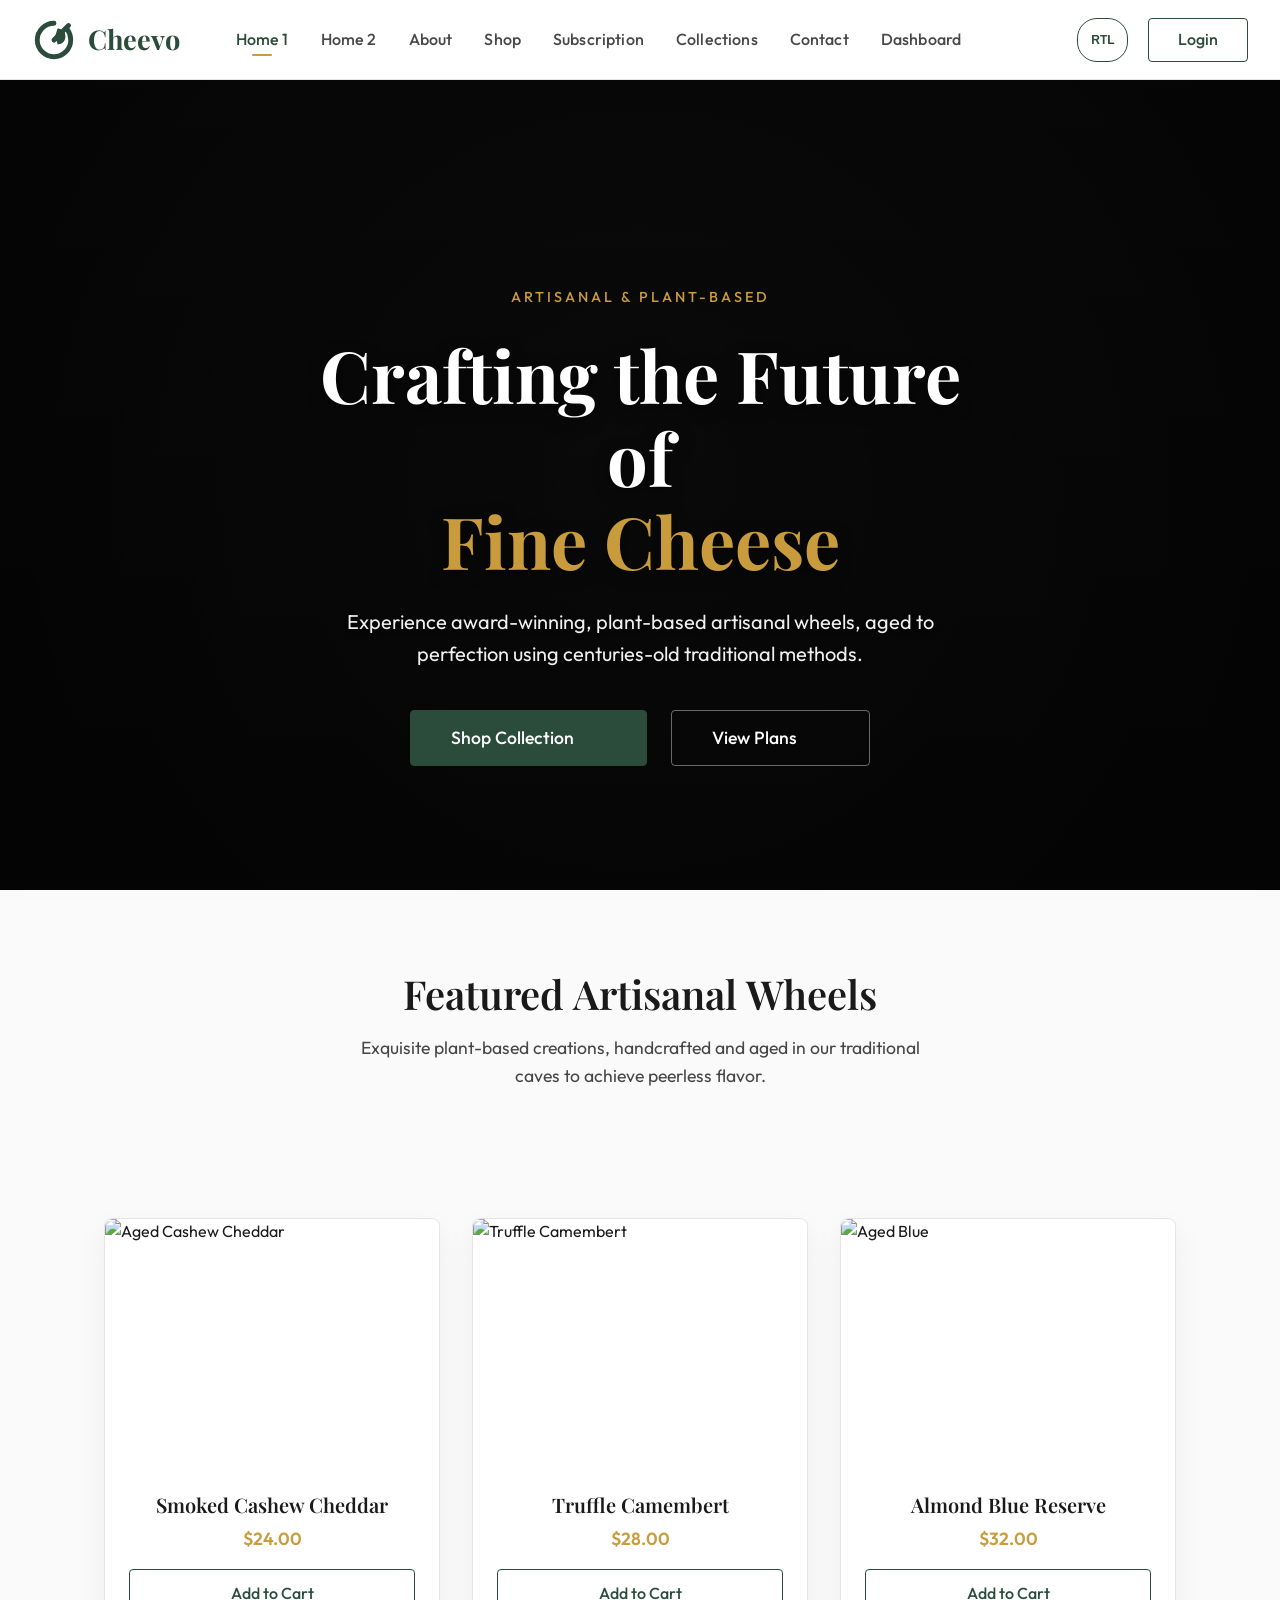
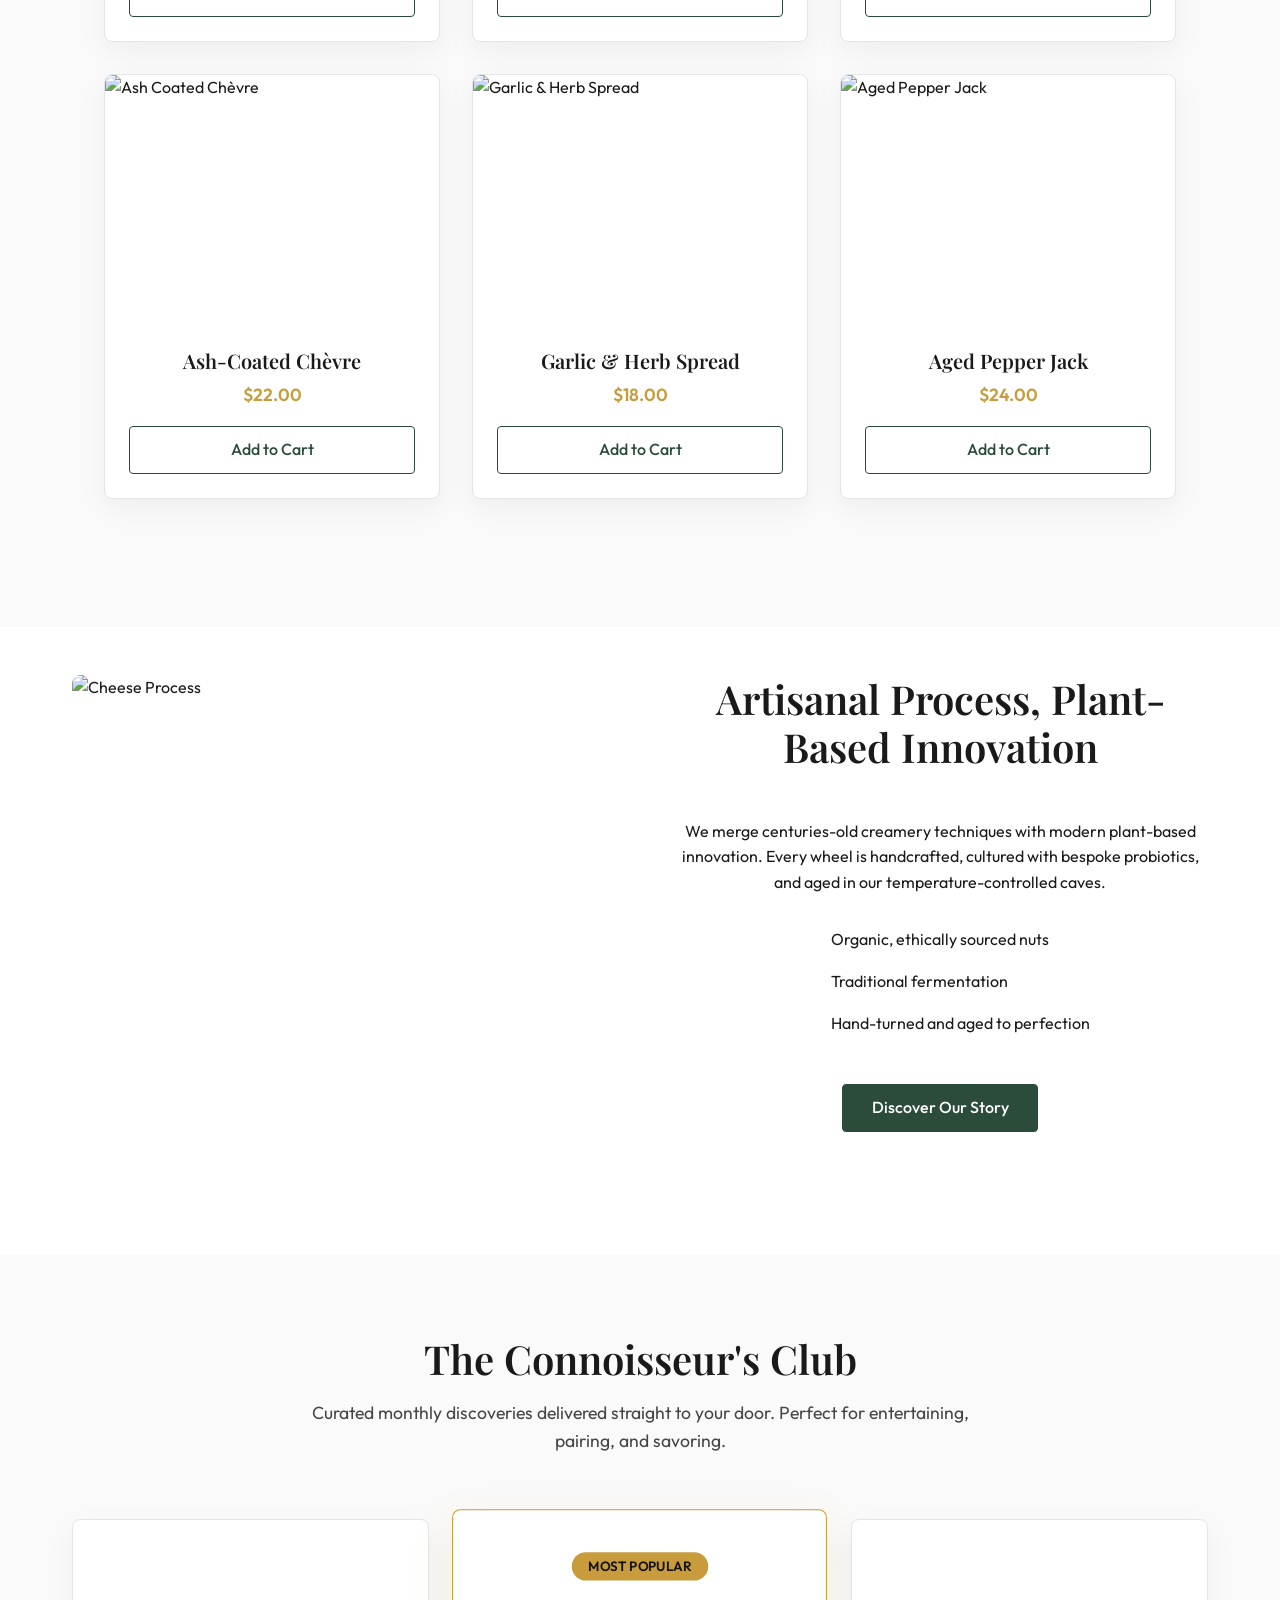
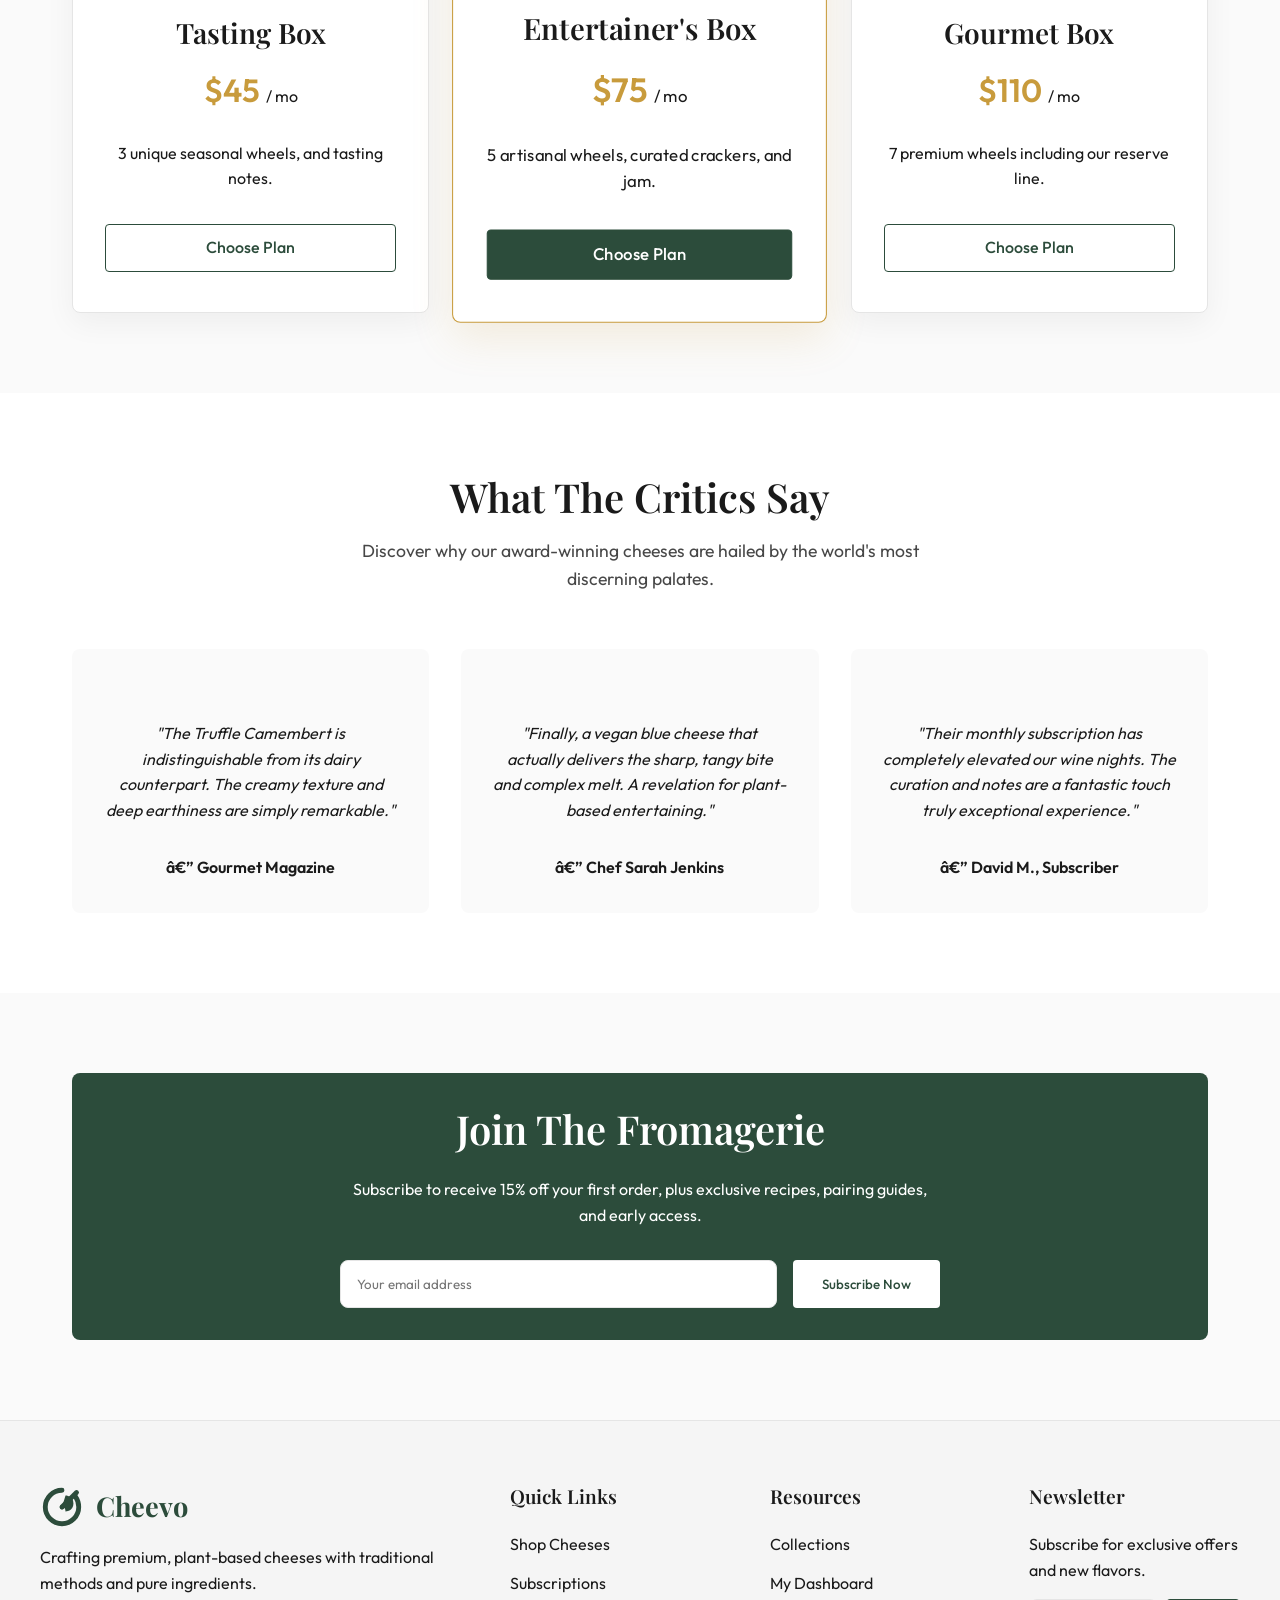
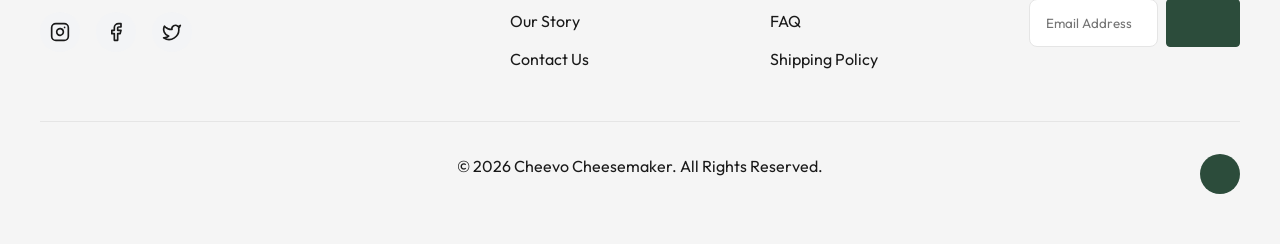
==== index.html @ 0d74b5b4 "logo" ====
<!DOCTYPE html>
<html lang="en">

<head>
  <meta charset="UTF-8">
  <meta name="viewport" content="width=device-width, initial-scale=1.0">
  <title>Cheevo | Artisanal Vegan Cheese</title>
  <meta name="description" content="Premium plant-based artisanal cheeses crafted for the sophisticated palate.">
  <link rel="stylesheet" href="style.css">
  <link rel="icon" type="image/svg+xml" href="logomark.svg">
</head>

<body>
  <!-- Header -->
  <header class="site-header">
    <div class="header-container">
      <a href="index.html" class="logo">
        <svg class="logo-icon-svg" viewBox="0 0 100 100" fill="none" xmlns="http://www.w3.org/2000/svg"><path d="M50 12C29.0132 12 12 29.0132 12 50C12 70.9868 29.0132 88 50 88C70.9868 88 88 70.9868 88 50C88 41.5 85.5 33.5 81 27" stroke="currentColor" stroke-width="11" stroke-linecap="round" stroke-linejoin="round"/><path d="M50 50L83 17" stroke="currentColor" stroke-width="11" stroke-linecap="round"/><path d="M58 24C58 24 76 24 76 42C76 60 58 60 58 60C58 45 42 50 50 50" fill="currentColor"/><circle cx="50" cy="50" r="5" fill="currentColor"/></svg>
        <span class="logo-text">Cheevo</span>
      </a>
      <nav class="nav-menu">
        <a href="index.html" class="nav-link active">Home 1</a>
        <a href="home-2.html" class="nav-link">Home 2</a>
        <a href="about.html" class="nav-link">About</a>
        <a href="shop.html" class="nav-link">Shop</a>
        <a href="subscription.html" class="nav-link">Subscription</a>
        <a href="collections.html" class="nav-link">Collections</a>
        <a href="contact.html" class="nav-link">Contact</a>
        <a href="dashboard.html" class="nav-link">Dashboard</a>
      </nav>
      <div class="header-actions">

        <button class="icon-btn" id="theme-toggle"><i data-lucide="moon"></i></button>
        <button class="icon-btn rtl-toggle-btn" id="rtl-toggle">RTL</button>
        <a href="login.html" class="btn btn-secondary login-btn">Login</a>
      </div>
      <button class="icon-btn menu-toggle" id="menu-toggle"><i data-lucide="menu"></i></button>
    </div>
  </header>

  <!-- Mobile Menu -->
  <div class="mobile-menu-overlay" id="mobile-menu">
    <div class="mobile-menu-header">
      <a href="index.html" class="logo">
        <svg class="logo-icon-svg" viewBox="0 0 100 100" fill="none" xmlns="http://www.w3.org/2000/svg"><path d="M50 12C29.0132 12 12 29.0132 12 50C12 70.9868 29.0132 88 50 88C70.9868 88 88 70.9868 88 50C88 41.5 85.5 33.5 81 27" stroke="currentColor" stroke-width="11" stroke-linecap="round" stroke-linejoin="round"/><path d="M50 50L83 17" stroke="currentColor" stroke-width="11" stroke-linecap="round"/><path d="M58 24C58 24 76 24 76 42C76 60 58 60 58 60C58 45 42 50 50 50" fill="currentColor"/><circle cx="50" cy="50" r="5" fill="currentColor"/></svg>
        <span class="logo-text">Cheevo</span>
      </a>
      <button class="icon-btn" id="close-menu"><i data-lucide="x"></i></button>
    </div>
    <div class="mobile-nav-links">
      <a href="index.html" class="active">Home 1</a>
      <a href="home-2.html">Home 2</a>
      <a href="about.html">About</a>
      <a href="shop.html">Shop</a>
      <a href="subscription.html">Subscription</a>
      <a href="collections.html">Collections</a>
      <a href="contact.html">Contact</a>
      <a href="dashboard.html">Dashboard</a>
    </div>
    <div class="mobile-actions">
      <div style="display:flex; gap:1rem; margin-bottom:1rem; justify-content:center;">
        <button class="icon-btn" id="mobile-theme-toggle" style="background:var(--border-color);"><i
            data-lucide="moon"></i></button>
        <button class="icon-btn rtl-toggle-btn" id="mobile-rtl-toggle" style="background:var(--border-color);">RTL</button>
      </div>
      <a href="login.html" class="btn btn-secondary text-center" style="width:100%;">Login</a>
    </div>
  </div>

  <main>
    <!-- Section 1: Hero -->
    <section class="hero-1">
      <div class="hero-1-bg"></div>
      <div class="hero-1-overlay"></div>
      <div class="container hero-container-centered">
        <div class="hero-1-content fade-in-up">
          <span class="hero-tagline">Artisanal & Plant-Based</span>
          <h1 class="hero-1-title">Crafting the Future of <br><span class="text-accent">Fine Cheese</span></h1>
          <p class="hero-1-subtitle">Experience award-winning, plant-based artisanal wheels, aged to perfection using centuries-old traditional methods.</p>
          <div class="hero-1-actions">
            <a href="shop.html" class="btn btn-primary btn-lg">Shop Collection <i data-lucide="shopping-bag"></i></a>
            <a href="subscription.html" class="btn btn-outline-white btn-lg">View Plans <i data-lucide="arrow-right"></i></a>
          </div>
        </div>
      </div>
    </section>

    <!-- Section 2: Featured Cheeses -->
    <section class="container" style="padding: 5rem 2rem 3rem 2rem;">
      <h2 class="section-title fade-in">Featured Artisanal Wheels</h2>
      <p class="section-subtitle fade-in" style="text-align:center; margin-top:-2rem; margin-bottom:3rem; opacity:0.8; max-width:600px; margin-left:auto; margin-right:auto;">Exquisite plant-based creations, handcrafted and aged in our traditional caves to achieve peerless flavor.</p>
      <div class="product-grid">
        <div class="product-card fade-in">
          <div class="product-img">
            <img src="https://images.unsplash.com/photo-1486297678162-eb2a19b0a32d?q=80&w=2073&auto=format&fit=crop"
              alt="Aged Cashew Cheddar">
          </div>
          <div class="product-info">
            <h3 class="product-title">Smoked Cashew Cheddar</h3>
            <p class="product-price">$24.00</p>
            <a href="shop.html" class="btn btn-secondary" style="width:100%;">Add to Cart</a>
          </div>
        </div>
        <div class="product-card fade-in" style="transition-delay: 0.1s;">
          <div class="product-img">
            <img src="https://images.pexels.com/photos/31610377/pexels-photo-31610377.jpeg" alt="Truffle Camembert">
          </div>
          <div class="product-info">
            <h3 class="product-title">Truffle Camembert</h3>
            <p class="product-price">$28.00</p>
            <a href="shop.html" class="btn btn-secondary" style="width:100%;">Add to Cart</a>
          </div>
        </div>
        <div class="product-card fade-in" style="transition-delay: 0.2s;">
          <div class="product-img">
            <img src="https://images.unsplash.com/photo-1559561853-08451507cbe7?q=80&w=2106&auto=format&fit=crop"
              alt="Aged Blue">
          </div>
          <div class="product-info">
            <h3 class="product-title">Almond Blue Reserve</h3>
            <p class="product-price">$32.00</p>
            <a href="shop.html" class="btn btn-secondary" style="width:100%;">Add to Cart</a>
          </div>
        </div>
        <div class="product-card fade-in" style="transition-delay: 0.3s;">
          <div class="product-img">
            <img src="https://images.unsplash.com/photo-1596662951482-0c4ba74a6df6?q=80&w=1974&auto=format&fit=crop"
              alt="Ash Coated Chèvre">
          </div>
          <div class="product-info">
            <h3 class="product-title">Ash-Coated Chèvre</h3>
            <p class="product-price">$22.00</p>
            <a href="shop.html" class="btn btn-secondary" style="width:100%;">Add to Cart</a>
          </div>
        </div>
        <div class="product-card fade-in" style="transition-delay: 0.4s;">
          <div class="product-img">
            <img src="https://images.unsplash.com/photo-1528699633788-424224dc89b5?q=80&w=1980&auto=format&fit=crop"
              alt="Garlic & Herb Spread">
          </div>
          <div class="product-info">
            <h3 class="product-title">Garlic & Herb Spread</h3>
            <p class="product-price">$18.00</p>
            <a href="shop.html" class="btn btn-secondary" style="width:100%;">Add to Cart</a>
          </div>
        </div>
        <div class="product-card fade-in" style="transition-delay: 0.5s;">
          <div class="product-img">
            <img src="https://images.pexels.com/photos/5250399/pexels-photo-5250399.jpeg" alt="Aged Pepper Jack">
          </div>
          <div class="product-info">
            <h3 class="product-title">Aged Pepper Jack</h3>
            <p class="product-price">$24.00</p>
            <a href="shop.html" class="btn btn-secondary" style="width:100%;">Add to Cart</a>
          </div>
        </div>
      </div>
    </section>

    <!-- Section 3: How It's Made -->
    <section style="background: var(--card-bg); padding: 3rem 0 5rem 0;">
      <div class="container pb-0">
        <div class="grid-stack">
          <div class="slide-in-left">
            <div class="img-container">
              <img src="https://images.pexels.com/photos/5953781/pexels-photo-5953781.jpeg" alt="Cheese Process"
                style="border-radius:var(--border-radius); height: 500px;">
            </div>
          </div>
          <div class="slide-in-right" style="display: flex; flex-direction: column; align-items: center; text-align: center;">
            <h2 class="section-title">Artisanal Process, Plant-Based Innovation</h2>
            <p class="mb-4">We merge centuries-old creamery techniques with modern plant-based innovation. Every wheel
              is handcrafted, cultured with bespoke probiotics, and aged in our temperature-controlled caves.</p>
            <ul style="margin-bottom: 2rem; display: inline-block; text-align: left;">
              <li style="display:flex; align-items:center; gap:1rem; margin-bottom:1rem;"><i data-lucide="check-circle"
                  style="color:var(--secondary-color);"></i> Organic, ethically sourced nuts</li>
              <li style="display:flex; align-items:center; gap:1rem; margin-bottom:1rem;"><i data-lucide="check-circle"
                  style="color:var(--secondary-color);"></i> Traditional fermentation</li>
              <li style="display:flex; align-items:center; gap:1rem; margin-bottom:1rem;"><i data-lucide="check-circle"
                  style="color:var(--secondary-color);"></i> Hand-turned and aged to perfection</li>
            </ul>
            <a href="about.html" class="btn btn-primary">Discover Our Story</a>
          </div>
        </div>
      </div>
    </section>

    <!-- Section 4: Subscription Boxes -->
    <section class="container" style="padding: var(--section-padding);">
      <div style="text-align:center; max-width:800px; margin: 0 auto; margin-bottom: 4rem;" class="fade-in">
        <h2 class="section-title">The Connoisseur's Club</h2>
        <p class="section-subtitle" style="margin-top:-2rem; margin-bottom:1.5rem;">Curated monthly discoveries delivered straight to your door. Perfect for entertaining, pairing, and savoring.</p>
      </div>
      <div class="grid-stack" style="gap:2rem; grid-template-columns: repeat(auto-fit, minmax(280px, 1fr));">
        <div class="product-card fade-in"
          style="padding: 2.5rem 2rem; text-align:center; display: flex; flex-direction: column; height: 100%;">
          <div style="height: 2.5rem; margin-bottom: 1rem;"></div>
          <!-- Spacing placeholder for alignment with middle card -->
          <h3 class="mb-2" style="font-size: 1.75rem;">Tasting Box</h3>
          <p class="product-price" style="font-size: 2rem; margin-bottom: 1.5rem;">$45 <span
              style="font-size:1rem; color:var(--text-color); font-weight:400;">/ mo</span></p>
          <p class="mb-4" style="flex-grow: 1;">3 unique seasonal wheels, and tasting notes.</p>
          <a href="subscription.html" class="btn btn-secondary" style="width:100%; margin-top: auto;">Choose Plan</a>
        </div>
        <div class="product-card fade-in"
          style="padding: 2.5rem 2rem; text-align:center; transform: scale(1.05); border-color: var(--secondary-color); display: flex; flex-direction: column; height: 100%; box-shadow: 0 15px 40px rgba(200, 155, 60, 0.15);">
          <div style="height: 2.5rem; margin-bottom: 1rem;">
            <div
              style="background:var(--secondary-color); color:#121212; padding:0.2rem 1rem; border-radius:20px; display:inline-block; font-size:0.8rem; font-weight:600;">
              MOST POPULAR</div>
          </div>
          <h3 class="mb-2" style="font-size: 1.75rem;">Entertainer's Box</h3>
          <p class="product-price" style="font-size: 2rem; margin-bottom: 1.5rem;">$75 <span
              style="font-size:1rem; color:var(--text-color); font-weight:400;">/ mo</span></p>
          <p class="mb-4" style="flex-grow: 1;">5 artisanal wheels, curated crackers, and jam.</p>
          <a href="subscription.html" class="btn btn-primary" style="width:100%; margin-top: auto;">Choose Plan</a>
        </div>
        <div class="product-card fade-in"
          style="padding: 2.5rem 2rem; text-align:center; display: flex; flex-direction: column; height: 100%;">
          <div style="height: 2.5rem; margin-bottom: 1rem;"></div>
          <!-- Spacing placeholder for alignment with middle card -->
          <h3 class="mb-2" style="font-size: 1.75rem;">Gourmet Box</h3>
          <p class="product-price" style="font-size: 2rem; margin-bottom: 1.5rem;">$110 <span
              style="font-size:1rem; color:var(--text-color); font-weight:400;">/ mo</span></p>
          <p class="mb-4" style="flex-grow: 1;">7 premium wheels including our reserve line.</p>
          <a href="subscription.html" class="btn btn-secondary" style="width:100%; margin-top: auto;">Choose Plan</a>
        </div>
      </div>
    </section>

    <section style="background: var(--card-bg); padding: var(--section-padding);">
      <div class="container">
        <h2 class="section-title fade-in">What The Critics Say</h2>
        <p class="section-subtitle fade-in" style="text-align:center; margin-top:-2rem; margin-bottom:3.5rem; opacity:0.8; max-width:600px; margin-left:auto; margin-right:auto;">Discover why our award-winning cheeses are hailed by the world's most discerning palates.</p>
        <div style="display:flex; flex-wrap:wrap; justify-content:center; gap:2rem;">
          <div class="testimonial-card fade-in text-center"
            style="background:var(--bg-color);">
            <div
              style="color:var(--secondary-color); margin-bottom:1rem; display:flex; gap:0.2rem; justify-content:center;">
              <i data-lucide="star" fill="currentColor"></i><i data-lucide="star" fill="currentColor"></i><i
                data-lucide="star" fill="currentColor"></i><i data-lucide="star" fill="currentColor"></i><i
                data-lucide="star" fill="currentColor"></i>
            </div>
            <p class="mb-4" style="font-style:italic;">"The Truffle Camembert is indistinguishable from its dairy
              counterpart. The creamy texture and deep earthiness are simply remarkable."</p>
            <p style="font-weight:600;">â€” Gourmet Magazine</p>
          </div>
          <div class="testimonial-card fade-in text-center"
            style="background:var(--bg-color); transition-delay:0.1s;">
            <div
              style="color:var(--secondary-color); margin-bottom:1rem; display:flex; gap:0.2rem; justify-content:center;">
              <i data-lucide="star" fill="currentColor"></i><i data-lucide="star" fill="currentColor"></i><i
                data-lucide="star" fill="currentColor"></i><i data-lucide="star" fill="currentColor"></i><i
                data-lucide="star" fill="currentColor"></i>
            </div>
            <p class="mb-4" style="font-style:italic;">"Finally, a vegan blue cheese that actually delivers the sharp,
              tangy bite and complex melt. A revelation for plant-based entertaining."</p>
            <p style="font-weight:600;">â€” Chef Sarah Jenkins</p>
          </div>
          <div class="testimonial-card fade-in text-center"
            style="background:var(--bg-color); transition-delay:0.2s;">
            <div
              style="color:var(--secondary-color); margin-bottom:1rem; display:flex; gap:0.2rem; justify-content:center;">
              <i data-lucide="star" fill="currentColor"></i><i data-lucide="star" fill="currentColor"></i><i
                data-lucide="star" fill="currentColor"></i><i data-lucide="star" fill="currentColor"></i><i
                data-lucide="star" fill="currentColor"></i>
            </div>
            <p class="mb-4" style="font-style:italic;">"Their monthly subscription has completely elevated our wine
              nights. The curation and notes are a fantastic touch truly exceptional experience."</p>
            <p style="font-weight:600;">â€” David M., Subscriber</p>
          </div>
        </div>
      </div>
    </section>

    <!-- Section 6: Newsletter CTA -->
    <section class="container" style="padding: var(--section-padding);">
      <div
        style="background:var(--primary-color); color:#fff; padding:2rem; border-radius:var(--border-radius); text-align:center; position:relative; overflow:hidden;"
        class="fade-in">
        <div style="position:relative; z-index:2; max-width:600px; margin:0 auto;">
          <h2 class="mb-3" style="font-family:var(--font-heading); font-size:2.5rem;">Join The Fromagerie</h2>
          <p class="mb-4">Subscribe to receive 15% off your first order, plus exclusive recipes, pairing guides, and
            early access.</p>
          <form style="display:flex; gap:1rem; flex-wrap:wrap; justify-content:center;">
            <input type="email" placeholder="Your email address" class="form-input" style="flex:1; min-width:250px;"
              required>
            <button class="btn btn-secondary"
              style="background:#fff; color:var(--primary-color); border:none;">Subscribe Now</button>
          </form>
        </div>
        <i data-lucide="crown"
          style="position:absolute; top:-20px; right:-20px; width:200px; height:200px; opacity:0.05; color:#fff;"></i>
      </div>
    </section>
  </main>

  <!-- Footer -->
  <footer class="site-footer">
    <div class="footer-grid fade-in">
      <div class="footer-col">
        <a href="index.html" class="logo mb-2">
          <svg class="logo-icon-svg" viewBox="0 0 100 100" fill="none" xmlns="http://www.w3.org/2000/svg"><path d="M50 12C29.0132 12 12 29.0132 12 50C12 70.9868 29.0132 88 50 88C70.9868 88 88 70.9868 88 50C88 41.5 85.5 33.5 81 27" stroke="currentColor" stroke-width="11" stroke-linecap="round" stroke-linejoin="round"/><path d="M50 50L83 17" stroke="currentColor" stroke-width="11" stroke-linecap="round"/><path d="M58 24C58 24 76 24 76 42C76 60 58 60 58 60C58 45 42 50 50 50" fill="currentColor"/><circle cx="50" cy="50" r="5" fill="currentColor"/></svg>
          <span class="logo-text">Cheevo</span>
        </a>
        <p>Crafting premium, plant-based cheeses with traditional methods and pure ingredients.</p>
        <div class="social-icons">
          <a href="#" class="social-icon">
            <svg viewBox="0 0 24 24">
              <rect x="2" y="2" width="20" height="20" rx="5" ry="5"></rect>
              <path d="M16 11.37A4 4 0 1 1 12.63 8 4 4 0 0 1 16 11.37z"></path>
              <line x1="17.5" y1="6.5" x2="17.51" y2="6.5"></line>
            </svg>
          </a>
          <a href="#" class="social-icon">
            <svg viewBox="0 0 24 24">
              <path d="M18 2h-3a5 5 0 0 0-5 5v3H7v4h3v8h4v-8h3l1-4h-4V7a1 1 0 0 1 1-1h3z"></path>
            </svg>
          </a>
          <a href="#" class="social-icon">
            <svg viewBox="0 0 24 24">
              <path
                d="M22 4s-.7 2.1-2 3.4c1.6 10-9.4 17.3-18 11.6 2.2.1 4.4-.6 6-2C3 15.5.5 9.6 3 5c2.2 2.6 5.6 4.1 9 4-.9-4.2 4-6.6 7-3.8 1.1 0 3-1.2 3-1.2z">
              </path>
            </svg>
          </a>
        </div>
      </div>
      <div class="footer-col">
        <h4>Quick Links</h4>
        <div class="footer-links">
          <a href="shop.html">Shop Cheeses</a>
          <a href="subscription.html">Subscriptions</a>
          <a href="about.html">Our Story</a>
          <a href="contact.html">Contact Us</a>
        </div>
      </div>
      <div class="footer-col">
        <h4>Resources</h4>
        <div class="footer-links">
          <a href="collections.html">Collections</a>
          <a href="dashboard.html">My Dashboard</a>
          <a href="#">FAQ</a>
          <a href="#">Shipping Policy</a>
        </div>
      </div>
      <div class="footer-col">
        <h4>Newsletter</h4>
        <p class="mb-2">Subscribe for exclusive offers and new flavors.</p>
        <form class="form-group" style="display:flex;gap:0.5rem;">
          <input type="email" placeholder="Email Address" class="form-input" style="margin-bottom:0;" required>
          <button type="submit" class="btn btn-primary" style="padding:0 1.5rem;"><i data-lucide="send"></i></button>
        </form>
      </div>
    </div>
    <div class="footer-bottom">
      <p>&copy; 2026 Cheevo Cheesemaker. All Rights Reserved.</p>
      <button id="back-to-top" class="back-to-top" aria-label="Back to top">
        <i data-lucide="arrow-up"></i>
      </button>
    </div>
  </footer>

  <script src="https://unpkg.com/lucide@latest"></script>
  <script src="script.js"></script>
</body>

</html>
---- style.css ----
@import url('https://fonts.googleapis.com/css2?family=Outfit:wght@300;400;500;600&family=Playfair+Display:ital,wght@0,400;0,600;0,700;1,400&display=swap');

:root {
  /* Colors */
  --primary-color: #2c4c3b;
  /* Deep Earthy Green */
  --primary-hover: #1f362a;
  --secondary-color: #c89b3c;
  /* Elegant Gold */
  --secondary-hover: #b08630;

  /* Light Theme */
  --bg-color: #fafafa;
  --text-color: #1a1a1a;
  --card-bg: #ffffff;
  --border-color: #e5e5e5;
  --input-bg: #ffffff;
  --footer-bg: #f5f5f5;
  --glass-bg: rgba(255, 255, 255, 0.85);

  /* Typography */
  --font-heading: 'Playfair Display', serif;
  --font-body: 'Outfit', sans-serif;

  /* Spacing & Layout */
  --section-padding: 5rem 2rem;
  --container-width: 1200px;
  --border-radius: 8px;
  --transition: all 0.3s ease;
  --shadow: 0 10px 30px rgba(0, 0, 0, 0.05);
  --header-height: 80px;
}

[data-theme="dark"] {
  --bg-color: #121212;
  --text-color: #f0f0f0;
  --card-bg: #1e1e1e;
  --border-color: #333333;
  --input-bg: #2a2a2a;
  --footer-bg: #0a0a0a;
  --glass-bg: rgba(18, 18, 18, 0.85);
  --shadow: 0 10px 30px rgba(0, 0, 0, 0.5);
}

/* RTL Support */
[dir="rtl"] {
  text-align: right;
}

* {
  margin: 0;
  padding: 0;
  box-sizing: border-box;
}

html {
  scroll-behavior: smooth;
  overflow-x: hidden;
  width: 100%;
}

body {
  font-family: var(--font-body);
  background-color: var(--bg-color);
  color: var(--text-color);
  line-height: 1.6;
  overflow-x: hidden;
  width: 100%;
  transition: background-color 0.3s, color 0.3s;
  position: relative;
}

/* Global Responsive Layout Fixes */
* {
  box-sizing: border-box;
}

html,
body {
  max-width: 100%;
  overflow-x: hidden;
}

.container {
  max-width: var(--container-width);
  margin: 0 auto;
  width: 100%;
  padding: 0 2rem;
}

@media (max-width: 600px) {
  .container {
    padding: 0 1.25rem;
  }
}

/* Responsive Grid Helpers */
.grid-stack {
  display: grid !important;
  grid-template-columns: 1fr 1fr;
  gap: 4rem;
}

@media (max-width: 930px) {
  .grid-stack {
    grid-template-columns: 1fr !important;
    gap: 2rem !important;
  }
}

h1,
h2,
h3,
h4,
h5,
h6 {
  font-family: var(--font-heading);
  font-weight: 600;
  line-height: 1.2;
}

a {
  text-decoration: none;
  color: var(--text-color);
  transition: var(--transition);
}

* {
  box-sizing: border-box;
  overflow-wrap: break-word;
  word-wrap: break-word;
}

ul {
  list-style: none;
}

img {
  max-width: 100%;
  height: auto;
  border-radius: var(--border-radius);
  object-fit: cover;
  display: block;
}

.testimonial-card {
  padding: 2rem;
  border-radius: var(--border-radius);
  flex: 1 1 280px;
  max-width: 400px;
  display: flex;
  flex-direction: column;
  transition: transform 0.3s ease;
}

.testimonial-card:hover {
  transform: translateY(-5px);
}

.section-title {
  font-size: 2.5rem;
  text-align: center;
  margin-bottom: 3rem;
  position: relative;
}

.section-subtitle {
  font-size: 1.1rem;
  text-align: center;
  margin-bottom: 3rem;
  max-width: 700px;
  margin-left: auto;
  margin-right: auto;
  opacity: 0.8;
  line-height: 1.6;
  font-weight: 400;
}

[data-lucide] {
  width: 24px !important;
  height: 24px !important;
  stroke: currentColor !important;
  stroke-width: 2 !important;
  fill: none !important;
  display: inline-block !important;
  vertical-align: middle !important;
  overflow: visible !important;
}

/* Buttons */
.btn {
  display: inline-flex;
  align-items: center;
  justify-content: center;
  padding: 0 1.8rem;
  height: 48px;
  border-radius: 4px;
  font-family: var(--font-body);
  font-weight: 500;
  cursor: pointer;
  transition: var(--transition);
  border: 1px solid transparent;
  gap: 0.5rem;
  box-sizing: border-box;
}

.btn-primary {
  background-color: var(--primary-color);
  color: #fff;
  border: 1px solid var(--primary-color);
}

.btn-primary:hover {
  background-color: var(--primary-hover);
  border-color: var(--primary-hover);
  transform: translateY(-2px);
  box-shadow: 0 5px 15px rgba(44, 76, 59, 0.3);
}

.btn-secondary {
  background-color: transparent;
  color: var(--primary-color);
  border: 1px solid var(--primary-color);
}

[data-theme="dark"] .btn-secondary {
  color: var(--secondary-color);
  border-color: var(--secondary-color);
}

.btn-secondary:hover {
  background-color: var(--primary-color);
  color: #fff;
  transform: translateY(-2px);
}

[data-theme="dark"] .btn-secondary:hover {
  background-color: var(--secondary-color);
  color: #121212;
}

/* Header */
.site-header {
  height: var(--header-height);
  position: fixed;
  top: 0;
  left: 0;
  width: 100%;
  background: var(--glass-bg);
  backdrop-filter: blur(12px);
  -webkit-backdrop-filter: blur(12px);
  z-index: 1000;
  border-bottom: 1px solid var(--border-color);
  transition: height 0.4s cubic-bezier(0.4, 0, 0.2, 1), background 0.4s, border-color 0.4s, box-shadow 0.4s;
}

.site-header.scrolled {
  --header-height: 70px;
  background: var(--bg-color);
  border-bottom-color: transparent;
  box-shadow: 0 4px 20px rgba(0, 0, 0, 0.08);
}

[data-theme="dark"] .site-header.scrolled {
  background: rgba(18, 18, 18, 0.95);
  box-shadow: 0 4px 20px rgba(0, 0, 0, 0.4);
}

.header-container {
  display: flex;
  justify-content: space-between;
  align-items: center;
  height: 100%;
  max-width: 1400px;
  margin: 0 auto;
  padding: 0 2rem;
}

.logo {
  display: flex !important;
  align-items: center !important;
  gap: 0.75rem !important;
  text-decoration: none !important;
  transition: var(--transition) !important;
}

.logo-icon-svg {
  width: 44px;
  height: 44px;
  color: var(--primary-color);
  transition: transform 0.3s cubic-bezier(0.34, 1.56, 0.64, 1), color 0.3s ease;
}

.site-header.scrolled .logo-icon-svg {
  width: 38px;
  height: 38px;
}

[data-theme="dark"] .logo-icon-svg {
  color: #ffffff;
}

.logo-text {
  font-family: var(--font-heading) !important;
  font-size: 1.7rem !important;
  font-weight: 700 !important;
  color: var(--primary-color) !important;
  letter-spacing: -0.01em !important;
  transition: color 0.3s ease !important;
}

[data-theme="dark"] .logo-text {
  color: #ffffff !important;
}

.logo:hover .logo-icon-svg {
  transform: scale(1.1) rotate(-5deg);
  color: var(--secondary-color);
}

[data-theme="dark"] .logo:hover .logo-icon-svg {
  color: #fff;
}

.logo:hover .logo-text {
  color: var(--secondary-color) !important;
}

[data-theme="dark"] .logo:hover .logo-text {
  color: #fff !important;
}

.nav-menu {
  display: flex;
  align-items: center;
  justify-content: center;
  gap: 2rem;
  white-space: nowrap;
}

.nav-link {
  font-weight: 500;
  font-size: 1rem;
  letter-spacing: 0.01em;
  position: relative;
  opacity: 0.8;
}

.nav-link:hover,
.nav-link.active {
  opacity: 1;
  color: var(--primary-color);
}

[data-theme="dark"] .nav-link:hover,
[data-theme="dark"] .nav-link.active {
  color: var(--secondary-color);
}

.nav-link::after {
  content: '';
  position: absolute;
  bottom: -4px;
  left: 50%;
  width: 0;
  height: 2px;
  background-color: var(--secondary-color);
  transition: all 0.3s cubic-bezier(0.4, 0, 0.2, 1);
  transform: translateX(-50%);
  border-radius: 2px;
}

.nav-link:hover::after,
.nav-link.active::after {
  width: 20px;
}

.header-actions {
  display: flex;
  align-items: center;
  justify-content: flex-end;
  gap: 1.25rem;
}

.header-actions .icon-btn,
.header-actions .btn {
  height: 44px !important;
  display: flex !important;
  align-items: center !important;
  justify-content: center !important;
}

.icon-btn {
  background: transparent;
  border: none;
  color: var(--text-color);
  cursor: pointer;
  display: flex;
  align-items: center;
  justify-content: center;
  width: 40px;
  height: 40px;
  border-radius: 50%;
  transition: var(--transition);
}

.icon-btn:hover {
  background: var(--border-color);
}

.rtl-toggle-btn {
  width: auto !important;
  padding: 0 0.8rem !important;
  border-radius: 20px !important;
  font-weight: 700 !important;
  font-size: 0.75rem !important;
  background: var(--accent-soft) !important;
  color: var(--primary-color) !important;
  border: 1px solid var(--primary-color) !important;
}

[data-theme="dark"] .rtl-toggle-btn {
  color: var(--secondary-color) !important;
  border-color: var(--secondary-color) !important;
}

.menu-toggle {
  display: none !important;
}

.mobile-menu-overlay {
  display: none;
}

/* Main Spacing */
main {
  margin-top: var(--header-height);
  min-height: calc(100vh - var(--header-height));
}

/* Animations */
.fade-in {
  opacity: 0;
  transform: translateY(30px);
  transition: opacity 0.8s ease, transform 0.8s ease;
}

.fade-in.appear {
  opacity: 1;
  transform: translateY(0);
}

.slide-in-right {
  opacity: 0;
  transform: translateX(50px);
  transition: opacity 0.8s ease, transform 0.8s ease;
}

.slide-in-right.appear {
  opacity: 1;
  transform: translateX(0);
}

.slide-in-left {
  opacity: 0;
  transform: translateX(-50px);
  transition: opacity 0.8s ease, transform 0.8s ease;
}

.slide-in-left.appear {
  opacity: 1;
  transform: translateX(0);
}

/* Responsive Header */
@media (max-width: 1150px) {
  .nav-menu {
    gap: 1rem;
  }

  .nav-link {
    font-size: 0.9rem;
  }
}

@media (max-width: 900px) {

  .nav-menu,
  .header-actions .btn,
  .header-actions #theme-toggle,
  .header-actions #rtl-toggle {
    display: none;
  }

  .menu-toggle {
    display: flex !important;
  }

  .mobile-menu-overlay {
    position: fixed;
    top: 0;
    left: 0;
    width: 100%;
    height: 100vh;
    background: var(--bg-color);
    z-index: 2000;
    display: flex;
    flex-direction: column;
    padding: 2rem;
    transform: translateY(-100%);
    transition: transform 0.6s cubic-bezier(0.16, 1, 0.3, 1);
  }

  .mobile-menu-overlay.open {
    transform: translateY(0);
  }

  .mobile-menu-header {
    display: flex;
    justify-content: space-between;
    align-items: center;
    margin-bottom: 4rem;
  }

  .mobile-nav-links {
    display: flex;
    flex-direction: column;
    gap: 2rem;
    margin-bottom: 4rem;
    align-items: center;
  }

  .mobile-nav-links a {
    font-size: 2rem;
    font-family: var(--font-heading);
    font-weight: 600;
    transition: var(--transition);
    color: var(--text-color);
    text-align: center;
    opacity: 0;
    transform: translateY(20px);
  }

  .mobile-menu-overlay.open .mobile-nav-links a {
    opacity: 1;
    transform: translateY(0);
  }

  .mobile-nav-links a:nth-child(1) { transition-delay: 0.1s; }
  .mobile-nav-links a:nth-child(2) { transition-delay: 0.15s; }
  .mobile-nav-links a:nth-child(3) { transition-delay: 0.2s; }
  .mobile-nav-links a:nth-child(4) { transition-delay: 0.25s; }
  .mobile-nav-links a:nth-child(5) { transition-delay: 0.3s; }
  .mobile-nav-links a:nth-child(6) { transition-delay: 0.35s; }
  .mobile-nav-links a:nth-child(7) { transition-delay: 0.4s; }
  .mobile-nav-links a:nth-child(8) { transition-delay: 0.45s; }

  .mobile-nav-links a.active {
    color: var(--secondary-color);
  }

  .mobile-actions {
    display: flex;
    flex-direction: column;
    gap: 1rem;
    padding-bottom: 4rem;
  }

  .header-actions {
    gap: 0.5rem;
  }
}

/* Footer */
.site-footer {
  background: var(--footer-bg);
  padding: 4rem 2rem 2rem;
  border-top: 1px solid var(--border-color);
}

.footer-grid {
  display: grid;
  grid-template-columns: 2fr 1fr 1fr 1fr;
  gap: 3rem;
  max-width: var(--container-width);
  margin: 0 auto;
  margin-bottom: 3rem;
}

.footer-col h4 {
  margin-bottom: 1.5rem;
  font-size: 1.2rem;
}

.footer-links {
  display: flex;
  flex-direction: column;
  gap: 0.8rem;
}

.footer-links a:hover {
  color: var(--secondary-color);
}

.social-icons {
  display: flex;
  gap: 1rem;
  margin-top: 1rem;
}

.social-icon {
  width: 40px;
  height: 40px;
  border-radius: 50%;
  background: #f3f4f6;
  display: inline-flex !important;
  align-items: center;
  justify-content: center;
  color: #1a1a1a !important;
  transition: transform 0.3s cubic-bezier(0.4, 0, 0.2, 1), background 0.3s, color 0.3s;
  flex-shrink: 0;
  text-decoration: none;
}

[data-theme="dark"] .social-icon {
  background: #1f2937;
  color: #ffffff !important;
}

.social-icon:hover {
  background: var(--primary-color);
  color: #ffffff !important;
  transform: scale(1.15);
}

.social-icon svg {
  width: 20px;
  height: 20px;
  stroke: currentColor;
  stroke-width: 2;
  fill: none;
  stroke-linecap: round;
  stroke-linejoin: round;
  display: block;
}

.social-icon-sm {
  width: 32px;
  height: 32px;
}

.social-icon-sm svg {
  width: 16px;
  height: 16px;
}

.footer-bottom {
  max-width: var(--container-width);
  margin: 0 auto;
  padding: 2rem 0;
  border-top: 1px solid var(--border-color);
  display: flex;
  justify-content: center;
  align-items: center;
  position: relative;
  text-align: center;
}

.back-to-top {
  width: 40px;
  height: 40px;
  background: var(--primary-color);
  color: #fff;
  border: none;
  border-radius: 50%;
  position: absolute;
  right: 0;
  top: 2rem;
  display: flex;
  align-items: center;
  justify-content: center;
  cursor: pointer;
  transition: var(--transition);
}

.back-to-top:hover {
  background: var(--primary-hover);
  transform: translateY(-3px);
}

@media (max-width: 768px) {
  .footer-grid {
    grid-template-columns: 1fr;
    gap: 2rem;
  }

  .footer-bottom {
    flex-direction: column;
    gap: 1rem;
    text-align: center;
  }
}

/* Image hover zoom */
.img-container {
  overflow: hidden;
  border-radius: var(--border-radius);
  position: relative;
}

.img-container img {
  transition: transform 0.5s ease;
  width: 100%;
  height: 100%;
  display: block;
}

.img-container:hover img {
  transform: scale(1.05);
}

/* Home 1 specific */
.hero-1 {
  height: calc(100vh - var(--header-height));
  display: flex;
  align-items: center;
  justify-content: center;
  position: relative;
  overflow: hidden;
  text-align: center;
}

.hero-1-bg {
  position: absolute;
  top: 0;
  left: 0;
  width: 100%;
  height: 100%;
  z-index: -1;
  background-image: url('hero-image.png');
  background-size: cover;
  background-position: center;
  transition: transform 1s ease;
}

.hero-1:hover .hero-1-bg {
  transform: scale(1.05);
}

.hero-1-overlay {
  position: absolute;
  top: 0;
  left: 0;
  width: 100%;
  height: 100%;
  z-index: 0;
  background: radial-gradient(circle at center, rgba(0,0,0,0.3) 0%, rgba(0,0,0,0.7) 100%);
}

.hero-container-centered {
  position: relative;
  z-index: 10;
  display: flex;
  flex-direction: column;
  align-items: center;
}

.hero-1-content {
  color: #fff;
  max-width: 900px;
  width: 100%;
}

.hero-tagline {
  display: inline-block;
  font-family: var(--font-body);
  font-weight: 500;
  text-transform: uppercase;
  letter-spacing: 3px;
  font-size: 0.9rem;
  margin-bottom: 1.5rem;
  color: var(--secondary-color);
  opacity: 0;
  animation: fadeInUp 0.8s ease forwards;
}

.hero-1-title {
  font-size: clamp(2.5rem, 8vw, 5rem);
  margin-bottom: 1.5rem;
  line-height: 1.1;
  font-weight: 700;
  text-shadow: 0 10px 30px rgba(0, 0, 0, 0.5);
  opacity: 0;
  animation: fadeInUp 0.8s ease 0.2s forwards;
}

.hero-1-title .text-accent {
  color: var(--secondary-color);
  font-family: var(--font-heading);
}

.hero-1-subtitle {
  font-size: clamp(1rem, 2vw, 1.4rem);
  margin-bottom: 3rem;
  opacity: 0;
  max-width: 700px;
  margin-left: auto;
  margin-right: auto;
  line-height: 1.6;
  text-shadow: 0 2px 4px rgba(0,0,0,0.3);
  animation: fadeInUp 0.8s ease 0.4s forwards;
}

.hero-1-actions {
  display: flex;
  gap: 1.5rem;
  justify-content: center;
  opacity: 0;
  animation: fadeInUp 0.8s ease 0.6s forwards;
}

@keyframes fadeInUp {
  from {
    opacity: 0;
    transform: translateY(30px);
  }
  to {
    opacity: 1;
    transform: translateY(0);
  }
}

.btn-lg {
  height: 56px;
  padding: 0 2.5rem;
  font-size: 1.1rem;
}

.btn-outline-white {
  background: transparent;
  color: #fff;
  border: 1px solid rgba(255,255,255,0.4);
}

.btn-outline-white:hover {
  background: rgba(255,255,255,0.1);
  border-color: #fff;
}

/* Featured Cheeses */
.product-grid {
  display: flex !important;
  flex-wrap: wrap !important;
  justify-content: center !important;
  gap: 2rem;
  padding: var(--section-padding);
}

@media (max-width: 900px) {
  .product-grid {
    gap: 1.5rem;
  }
}

@media (max-width: 600px) {
  .product-grid {
    grid-template-columns: 1fr;
  }
}

.product-card {
  background: var(--card-bg);
  border-radius: var(--border-radius);
  overflow: hidden;
  box-shadow: var(--shadow);
  border: 1px solid var(--border-color);
  transition: var(--transition);
  display: flex;
  flex-direction: column;
  flex: 1 1 300px;
  max-width: 400px;
}

.product-card:hover {
  transform: translateY(-10px);
  box-shadow: 0 15px 40px rgba(0, 0, 0, 0.1);
}

.product-img {
  height: 250px;
  position: relative;
  overflow: hidden;
}

.product-img img {
  width: 100%;
  height: 100%;
  object-fit: cover;
  transition: transform 0.5s;
}

.product-card:hover .product-img img {
  transform: scale(1.1);
}

.product-info {
  padding: 1.5rem;
  text-align: center;
  flex: 1;
  display: flex;
  flex-direction: column;
}

.product-info .btn {
  margin-top: auto;
}

.product-title {
  font-size: 1.25rem;
  margin-bottom: 0.5rem;
}

.product-price {
  color: var(--secondary-color);
  font-weight: 600;
  font-size: 1.1rem;
  margin-bottom: 1rem;
}

/* Inputs & Forms */
.form-group {
  margin-bottom: 1.5rem;
  position: relative;
}

.form-label {
  display: block;
  margin-bottom: 0.5rem;
  font-weight: 500;
}

.form-input {
  width: 100%;
  padding: 0.8rem 1rem;
  border: 1px solid var(--border-color);
  border-radius: var(--border-radius);
  background: var(--input-bg);
  color: var(--text-color);
  font-family: var(--font-body);
  transition: var(--transition);
}

.form-input:focus {
  outline: none;
  border-color: var(--primary-color);
  box-shadow: 0 0 0 2px rgba(44, 76, 59, 0.1);
}

/* Auth Pages */
.auth-page {
  min-height: 100vh;
  display: flex;
  align-items: center;
  justify-content: center;
  padding: 2rem 1rem;
  background-color: var(--bg-color);
  position: relative;
  overflow-y: auto;
  /* Allow scroll if content is tall */
}

.auth-card {
  background: var(--card-bg);
  padding: 3rem 2.5rem;
  border-radius: calc(var(--border-radius) * 2);
  width: 100%;
  max-width: 480px;
  box-shadow: var(--shadow-lg);
  border: 1px solid var(--border-color);
  margin: auto;
  /* Center in flex container */
  position: relative;
  z-index: 10;
}

@media (max-width: 480px) {
  .auth-card {
    padding: 2rem 1.5rem;
  }
}

.auth-card .logo {
  justify-content: center;
  margin-bottom: 1.5rem !important;
  font-size: 2rem;
}

.auth-card .btn-primary {
  width: 100%;
}

.password-input-wrap {
  position: relative;
}

.password-toggle {
  position: absolute;
  right: 1rem;
  top: 50%;
  transform: translateY(-50%);
  background: none;
  border: none;
  color: var(--text-color);
  cursor: pointer;
  opacity: 0.6;
}

[dir="rtl"] .password-toggle {
  right: auto;
  left: 1rem;
}

.social-login {
  display: flex;
  gap: 1rem;
  margin-top: 1.5rem;
}

.btn-social {
  flex: 1;
  display: flex;
  align-items: center;
  justify-content: center;
  gap: 0.5rem;
  padding: 0.8rem;
  border: 1px solid var(--border-color);
  border-radius: var(--border-radius);
  background: var(--input-bg);
  color: var(--text-color);
  cursor: pointer;
  transition: var(--transition);
  font-family: var(--font-body);
}

.btn-social:hover {
  background: var(--border-color);
}

.auth-options {
  display: flex;
  justify-content: space-between;
  align-items: center;
  margin-bottom: 1.5rem;
  font-size: 0.9rem;
}

/* Dashboard Layout */
.dashboard-layout {
  display: flex;
  min-height: 100vh;
  margin-top: 0;
  /* Override main margin for dashboard */
}

.dashboard-sidebar {
  width: 280px;
  background: var(--card-bg);
  border-right: 1px solid var(--border-color);
  display: flex;
  flex-direction: column;
  position: fixed;
  height: 100vh;
  z-index: 100;
  transition: transform 0.3s ease;
}

.dashboard-sidebar .logo {
  padding: 2rem;
  border-bottom: 1px solid var(--border-color);
}

.dashboard-nav {
  padding: 1.5rem 0;
  flex: 1;
  overflow-y: auto;
}

.dash-nav-item {
  display: flex;
  align-items: center;
  gap: 1rem;
  padding: 1rem 2rem;
  color: var(--text-color);
  transition: var(--transition);
  opacity: 0.7;
}

.dash-nav-item:hover,
.dash-nav-item.active {
  background: rgba(44, 76, 59, 0.05);
  opacity: 1;
  color: var(--primary-color);
  border-left: 3px solid var(--primary-color);
}

[data-theme="dark"] .dash-nav-item.active {
  color: var(--secondary-color);
  border-left-color: var(--secondary-color);
}

[dir="rtl"] .dash-nav-item.active {
  border-left: none;
  border-right: 3px solid var(--primary-color);
}

.dashboard-content-wrap {
  flex: 1;
  margin-left: 280px;
  display: flex;
  flex-direction: column;
}

[dir="rtl"] .dashboard-content-wrap {
  margin-left: 0;
  margin-right: 280px;
}

.dashboard-header {
  height: 80px;
  background: var(--card-bg);
  border-bottom: 1px solid var(--border-color);
  display: flex;
  align-items: center;
  justify-content: space-between;
  padding: 0 2rem;
  position: sticky;
  top: 0;
  z-index: 90;
}

.dashboard-main {
  padding: 2rem;
  background: var(--bg-color);
  flex: 1;
}

.metrics-grid {
  display: grid;
  grid-template-columns: repeat(auto-fit, minmax(240px, 1fr));
  gap: 1.5rem;
  margin-bottom: 2rem;
}

.metric-card {
  background: var(--card-bg);
  padding: 1.5rem;
  border-radius: var(--border-radius);
  border: 1px solid var(--border-color);
  display: flex;
  align-items: flex-start;
  justify-content: space-between;
}

.metric-info h3 {
  font-family: var(--font-body);
  font-size: 0.9rem;
  color: var(--text-color);
  opacity: 0.7;
  font-weight: 400;
  margin-bottom: 0.5rem;
}

.metric-info p {
  font-size: 1.5rem;
  font-weight: 600;
  font-family: var(--font-heading);
}

.metric-icon {
  width: 48px;
  height: 48px;
  border-radius: 12px;
  background: rgba(44, 76, 59, 0.1);
  color: var(--primary-color);
  display: flex;
  align-items: center;
  justify-content: center;
}

[data-theme="dark"] .metric-icon {
  background: rgba(200, 155, 60, 0.1);
  color: var(--secondary-color);
}

/* Hero 1 Styles */
.hero-1 {
  height: 90vh;
  display: flex;
  align-items: center;
  justify-content: center;
  position: relative;
  background-color: #1a1a1a;
  overflow: hidden;
  padding-top: var(--header-height);
}

.hero-1-bg {
  position: absolute;
  top: 0;
  left: 0;
  width: 100%;
  height: 100%;
  background-image: linear-gradient(rgba(0, 0, 0, 0.4), rgba(0, 0, 0, 0.6)), url('artisanal_vegan_cheese_hero.png');
  background-size: cover;
  background-position: center;
  background-repeat: no-repeat;
  z-index: 0;
  transform: scale(1.05);
  animation: bgPan 30s ease-in-out infinite alternate;
}

@keyframes bgPan {
  0% {
    transform: scale(1.05) translate(0%, 0%);
  }

  100% {
    transform: scale(1.05) translate(-1.5%, 1.5%);
  }
}

.hero-1-content {
  position: relative;
  z-index: 1;
  max-width: 800px;
  padding: 0 4rem;
  color: #fff;
  text-align: center;
}

.hero-1-title {
  font-size: 4.5rem;
  font-family: var(--font-heading);
  line-height: 1.15;
  margin-bottom: 1.5rem;
  color: #ffffff;
  text-shadow: 0 4px 15px rgba(0, 0, 0, 0.5);
}

.hero-1-subtitle {
  font-size: 1.25rem;
  margin: 0 auto 2.5rem;
  max-width: 650px;
  line-height: 1.6;
  opacity: 0.95;
  color: #efefef;
}

.hero-1-actions,
.hero-2-actions {
  display: flex;
  gap: 1.5rem;
  align-items: center;
  justify-content: center;
}

@media (max-width: 768px) {
  .hero-1-content {
    padding: 0 2rem;
    text-align: center;
  }

  .hero-1-title {
    font-size: 3.2rem;
  }

  .hero-1-actions,
  .hero-2-actions {
    flex-direction: column;
    width: 100%;
    gap: 1rem;
  }

  .hero-1-actions .btn,
  .hero-2-actions .btn {
    width: 100%;
    justify-content: center;
  }
}

/* Helper Classes */
.text-center {
  text-align: center;
}

.mb-1 {
  margin-bottom: 0.5rem;
}

.mb-2 {
  margin-bottom: 1rem;
}

.mb-3 {
  margin-bottom: 1.5rem;
}

.mb-4 {
  margin-bottom: 2rem;
}

.mb-5 {
  margin-bottom: 3rem;
}

/* Desktop Dashboard Sidebar Toggle (for mobile) */
.dash-menu-toggle {
  display: none;
}

@media (max-width: 900px) {
  .dashboard-sidebar {
    transform: translateX(-100%);
  }

  [dir="rtl"] .dashboard-sidebar {
    transform: translateX(100%);
  }

  .dashboard-sidebar.open {
    transform: translateX(0);
  }

  .dashboard-content-wrap {
    margin-left: 0 !important;
    margin-right: 0 !important;
  }

  .dash-menu-toggle {
    display: block;
  }
}

/* Responsive Fixes for Horizontal Scrolling & Content Fitting */
@media (max-width: 768px) {
  :root {
    --section-padding: 5rem 1.25rem;
  }

  .container {
    padding: 0 1.25rem !important;
  }

  .hero-1-content,
  .hero-2-content,
  .hero-1-title,
  .hero-2-title {
    padding-left: 1rem !important;
    padding-right: 1rem !important;
    max-width: 100% !important;
  }

  .hero-1-title {
    font-size: 2.8rem !important;
  }

  .hero-2-title {
    font-size: 2.5rem !important;
  }

  /* Handle large inline paddings */
  [style*="padding: 10rem"],
  [style*="padding:10rem"] {
    padding: 5rem 1.25rem !important;
  }

  [style*="padding:4rem"],
  [style*="padding: 4rem"] {
    padding: 2rem 1.25rem !important;
  }

  .form-input {
    min-width: 0 !important;
    width: 100% !important;
  }

  .product-grid,
  .grid-stack {
    gap: 1.5rem !important;
  }

  .product-card,
  .auth-card,
  .dash-box,
  .flavor-profile-card {
    max-width: 100% !important;
    min-width: 0 !important;
    flex-basis: 100% !important;
  }

  /* Ensure long text doesn't push width */
  h1,
  h2,
  h3,
  p,
  a,
  span {
    overflow-wrap: break-word;
    word-wrap: break-word;
    hyphens: auto;
  }

  /* Fix for elements that might have large fixed heights on mobile */
  [style*="height: 500px"],
  [style*="height:500px"] {
    height: 300px !important;
  }

  .testimonial-card {
    flex: 1 1 100% !important;
    max-width: 100% !important;
    min-width: 0 !important;
    padding: 1.5rem 1rem !important;
  }

  .section-title {
    margin-top: 1.5rem;
  }
}

@media (max-width: 480px) {
  .hero-1-title {
    font-size: 2.2rem !important;
  }

  .section-title {
    font-size: 2rem !important;
  }
}
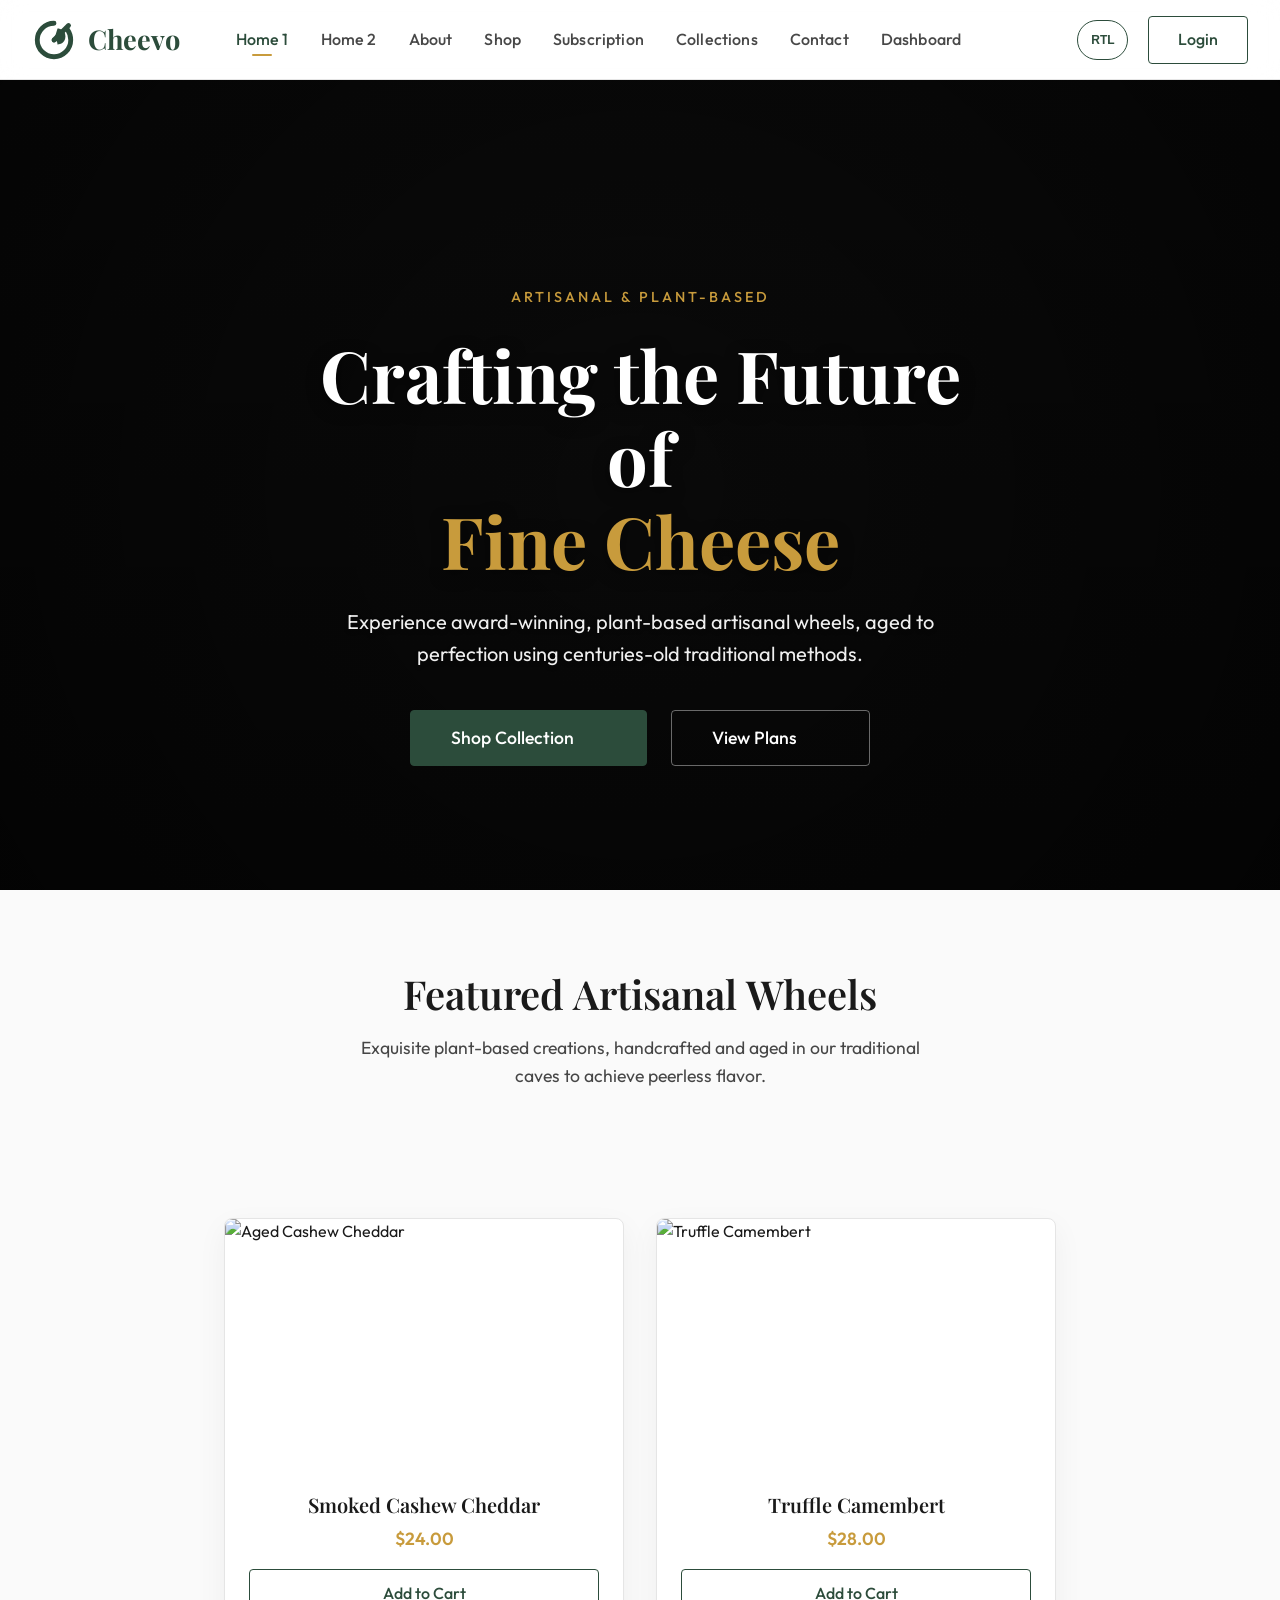
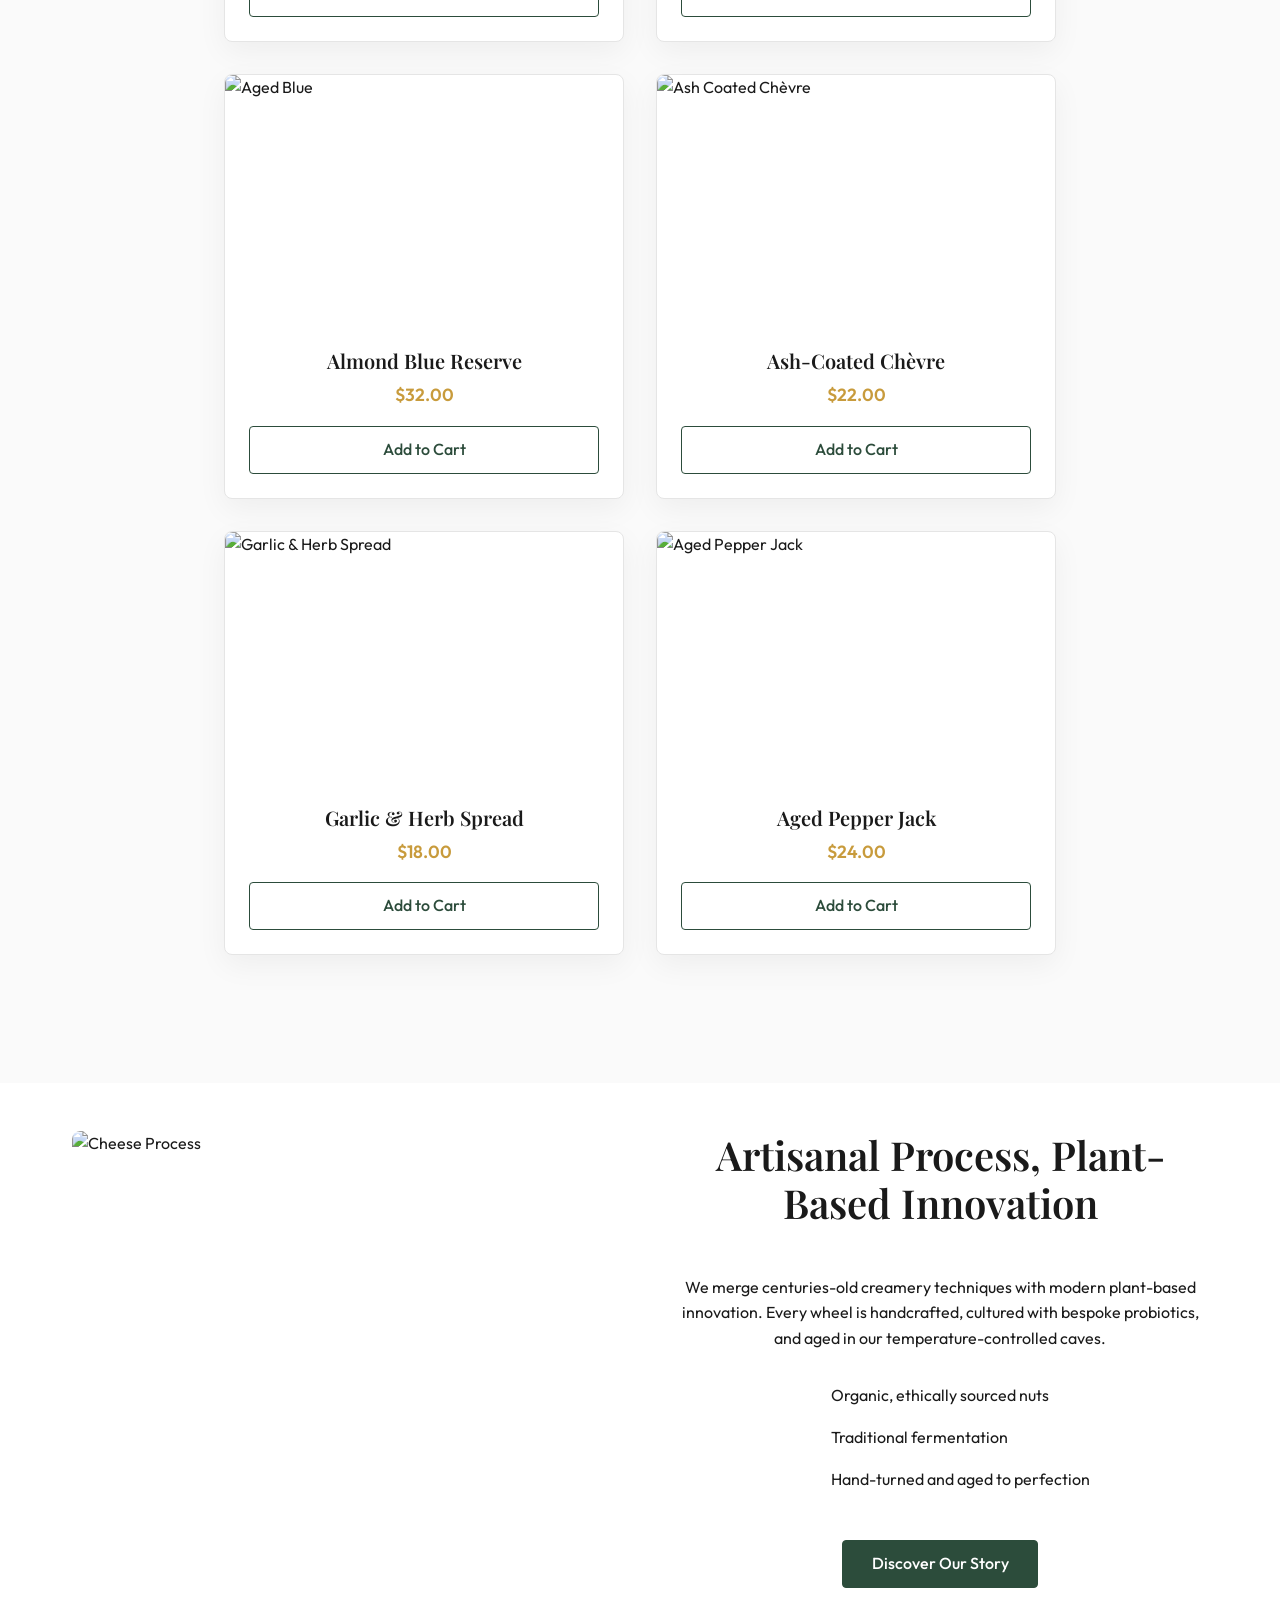
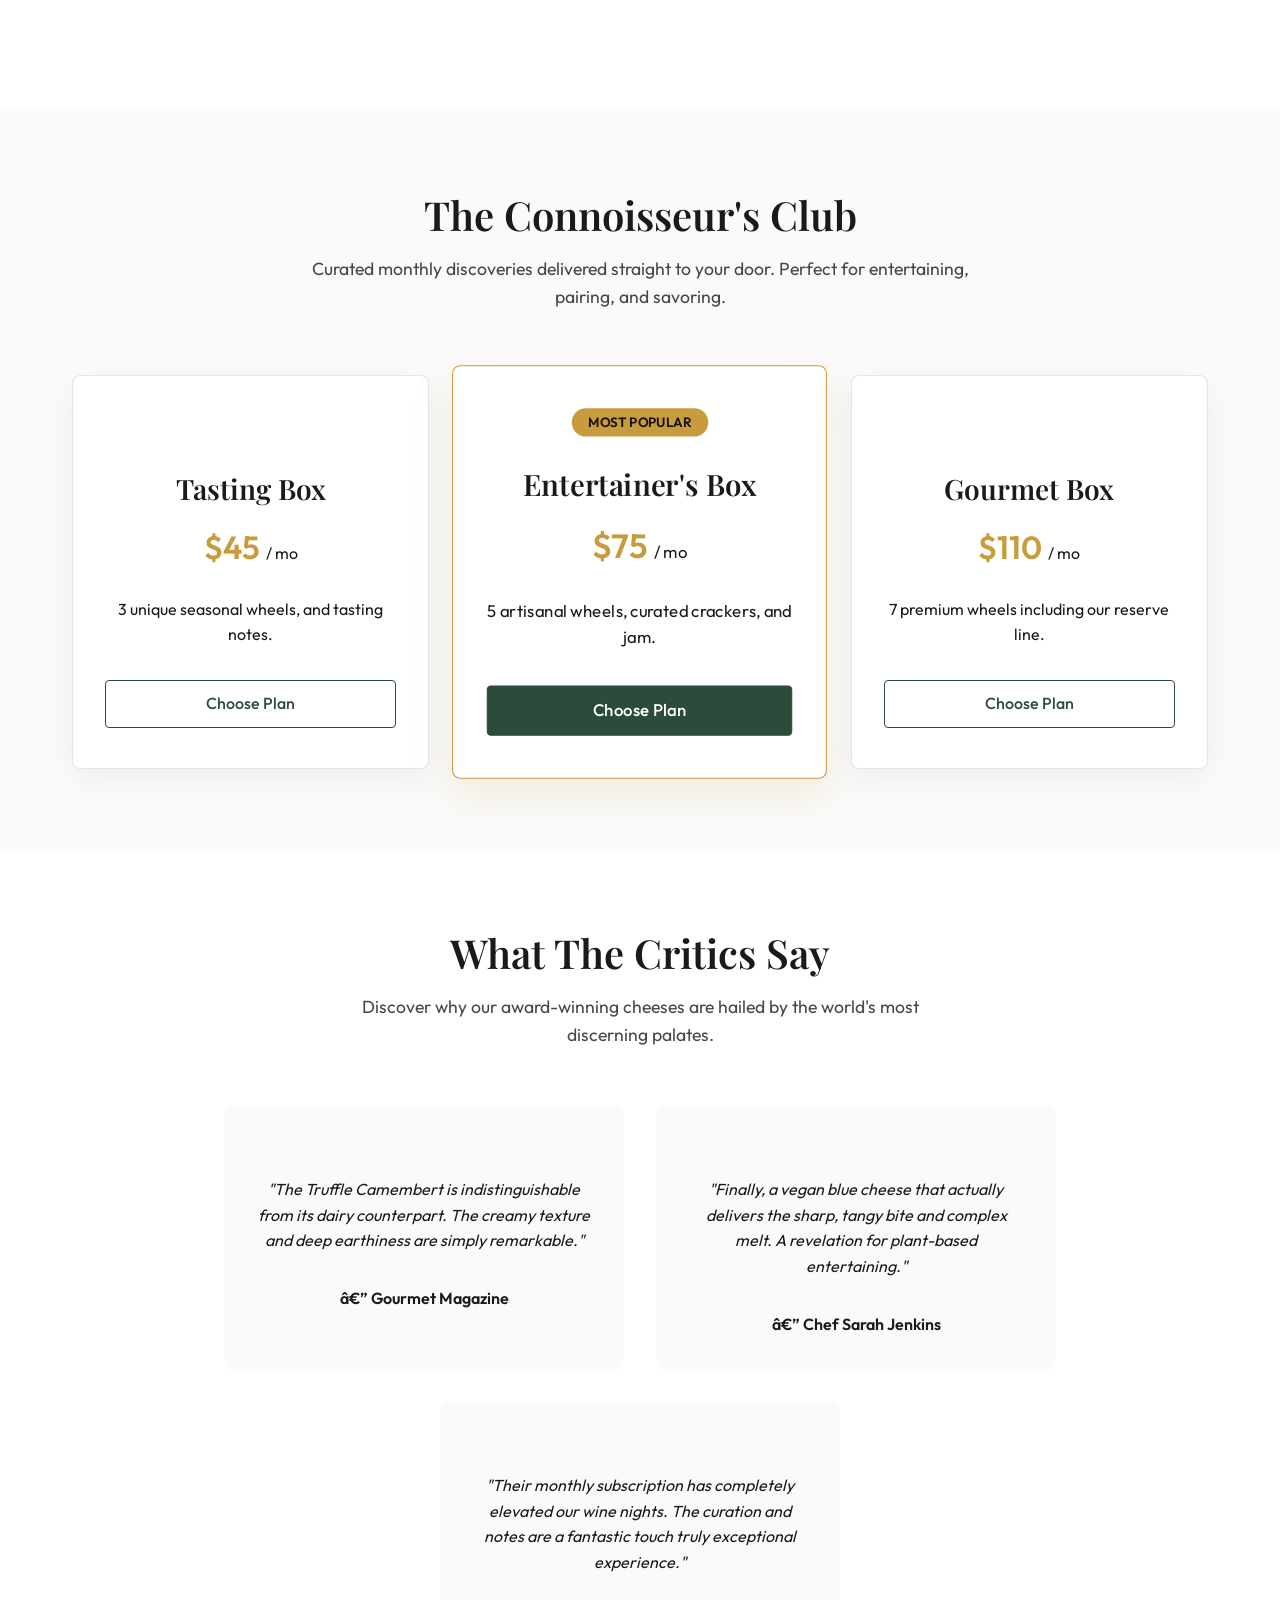
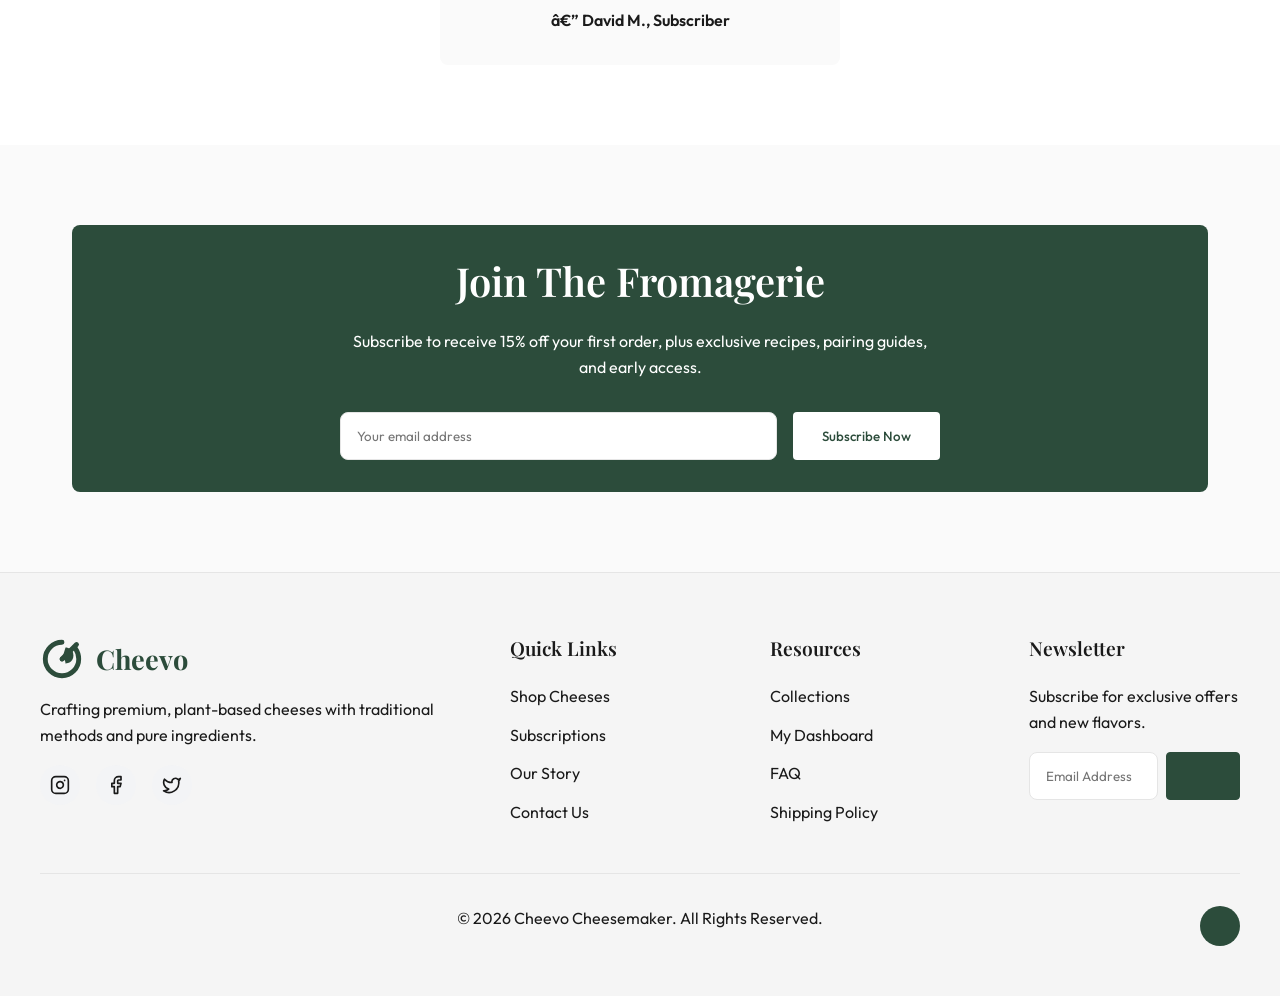
==== commit 8287bcfd: "rechanges" ====
--- a/index.html
+++ b/index.html
@@ -56,14 +56,7 @@
       <a href="collections.html">Collections</a>
       <a href="contact.html">Contact</a>
       <a href="dashboard.html">Dashboard</a>
-    </div>
-    <div class="mobile-actions">
-      <div style="display:flex; gap:1rem; margin-bottom:1rem; justify-content:center;">
-        <button class="icon-btn" id="mobile-theme-toggle" style="background:var(--border-color);"><i
-            data-lucide="moon"></i></button>
-        <button class="icon-btn rtl-toggle-btn" id="mobile-rtl-toggle" style="background:var(--border-color);">RTL</button>
-      </div>
-      <a href="login.html" class="btn btn-secondary text-center" style="width:100%;">Login</a>
+      <a href="login.html" class="mobile-login-btn">Login</a>
     </div>
   </div>
 
--- a/style.css
+++ b/style.css
@@ -146,8 +146,7 @@
 .testimonial-card {
   padding: 2rem;
   border-radius: var(--border-radius);
-  flex: 1 1 280px;
-  max-width: 400px;
+  flex: 0 1 400px;
   display: flex;
   flex-direction: column;
   transition: transform 0.3s ease;
@@ -382,12 +381,8 @@
   gap: 1.25rem;
 }
 
-.header-actions .icon-btn,
-.header-actions .btn {
-  height: 44px !important;
-  display: flex !important;
-  align-items: center !important;
-  justify-content: center !important;
+.header-actions .login-btn i {
+  display: none;
 }
 
 .icon-btn {
@@ -483,17 +478,74 @@
   }
 }
 
-@media (max-width: 900px) {
-
-  .nav-menu,
-  .header-actions .btn,
-  .header-actions #theme-toggle,
-  .header-actions #rtl-toggle {
-    display: none;
+@media (max-width: 1024px) {
+  .nav-menu {
+    display: none !important;
+  }
+
+  .header-actions .login-btn {
+    display: none !important;
+  }
+
+  .header-actions {
+    display: flex !important;
+    align-items: center;
+    gap: 8px;
+    margin-left: auto;
+    margin-right: 8px;
+  }
+
+  .header-actions .icon-btn {
+    width: 36px;
+    height: 36px;
+    padding: 0;
+    display: flex;
+    align-items: center;
+    justify-content: center;
+  }
+
+  .header-actions .rtl-toggle-btn {
+    width: auto !important;
+    min-width: 44px;
+    height: 36px !important;
+    padding: 0 8px !important;
+    font-size: 0.7rem !important;
+    margin: 0;
+  }
+
+  .section-title {
+    margin-top: 4rem;
+    margin-bottom: 2rem;
+    text-align: center;
+  }
+
+  :root {
+    --section-padding: 6rem 1.5rem;
   }
 
   .menu-toggle {
     display: flex !important;
+    z-index: 1100;
+    width: 36px;
+    height: 36px;
+    padding: 0;
+  }
+
+  /* Stack hero buttons on mobile/tablet */
+  .hero-1-actions,
+  .hero-2-actions {
+    flex-direction: column;
+    width: 100%;
+    gap: 1.25rem;
+    max-width: 400px;
+    margin: 0 auto;
+  }
+
+  .hero-1-actions .btn,
+  .hero-2-actions .btn {
+    width: 100% !important;
+    text-align: center;
+    justify-content: center;
   }
 
   .mobile-menu-overlay {
@@ -509,10 +561,17 @@
     padding: 2rem;
     transform: translateY(-100%);
     transition: transform 0.6s cubic-bezier(0.16, 1, 0.3, 1);
+    opacity: 0;
+    visibility: hidden;
+    pointer-events: none;
+    overflow-y: auto;
   }
 
   .mobile-menu-overlay.open {
     transform: translateY(0);
+    opacity: 1;
+    visibility: visible;
+    pointer-events: all;
   }
 
   .mobile-menu-header {
@@ -541,6 +600,21 @@
     transform: translateY(20px);
   }
 
+  .mobile-nav-links .mobile-login-btn {
+    font-size: 1.25rem;
+    padding: 1rem 3rem;
+    width: 100%;
+    max-width: 300px;
+    margin-top: 1rem;
+    display: flex;
+    align-items: center;
+    justify-content: center;
+    border-radius: 30px;
+    background: var(--secondary-color);
+    color: var(--primary-color) !important;
+    font-weight: 700;
+  }
+
   .mobile-menu-overlay.open .mobile-nav-links a {
     opacity: 1;
     transform: translateY(0);
@@ -564,10 +638,6 @@
     flex-direction: column;
     gap: 1rem;
     padding-bottom: 4rem;
-  }
-
-  .header-actions {
-    gap: 0.5rem;
   }
 }
 
@@ -843,8 +913,9 @@
 }
 
 .btn-outline-white:hover {
-  background: rgba(255,255,255,0.1);
-  border-color: #fff;
+  background: #ffffff;
+  color: #1a1a1a;
+  border-color: #ffffff;
 }
 
 /* Featured Cheeses */
@@ -877,8 +948,7 @@
   transition: var(--transition);
   display: flex;
   flex-direction: column;
-  flex: 1 1 300px;
-  max-width: 400px;
+  flex: 0 1 400px;
 }
 
 .product-card:hover {
@@ -1344,7 +1414,7 @@
 /* Responsive Fixes for Horizontal Scrolling & Content Fitting */
 @media (max-width: 768px) {
   :root {
-    --section-padding: 5rem 1.25rem;
+    --section-padding: 6rem 1.25rem;
   }
 
   .container {
@@ -1371,12 +1441,17 @@
   /* Handle large inline paddings */
   [style*="padding: 10rem"],
   [style*="padding:10rem"] {
-    padding: 5rem 1.25rem !important;
+    padding: 6rem 1.25rem !important;
   }
 
   [style*="padding:4rem"],
   [style*="padding: 4rem"] {
-    padding: 2rem 1.25rem !important;
+    padding: 3.5rem 1.25rem !important;
+  }
+
+  [style*="padding: 6rem"],
+  [style*="padding:6rem"] {
+    padding: 4rem 1.25rem !important;
   }
 
   .form-input {
@@ -1424,7 +1499,10 @@
   }
 
   .section-title {
-    margin-top: 1.5rem;
+    margin-top: 4rem !important;
+    margin-bottom: 2.5rem;
+    text-align: center !important;
+    width: 100%;
   }
 }
 
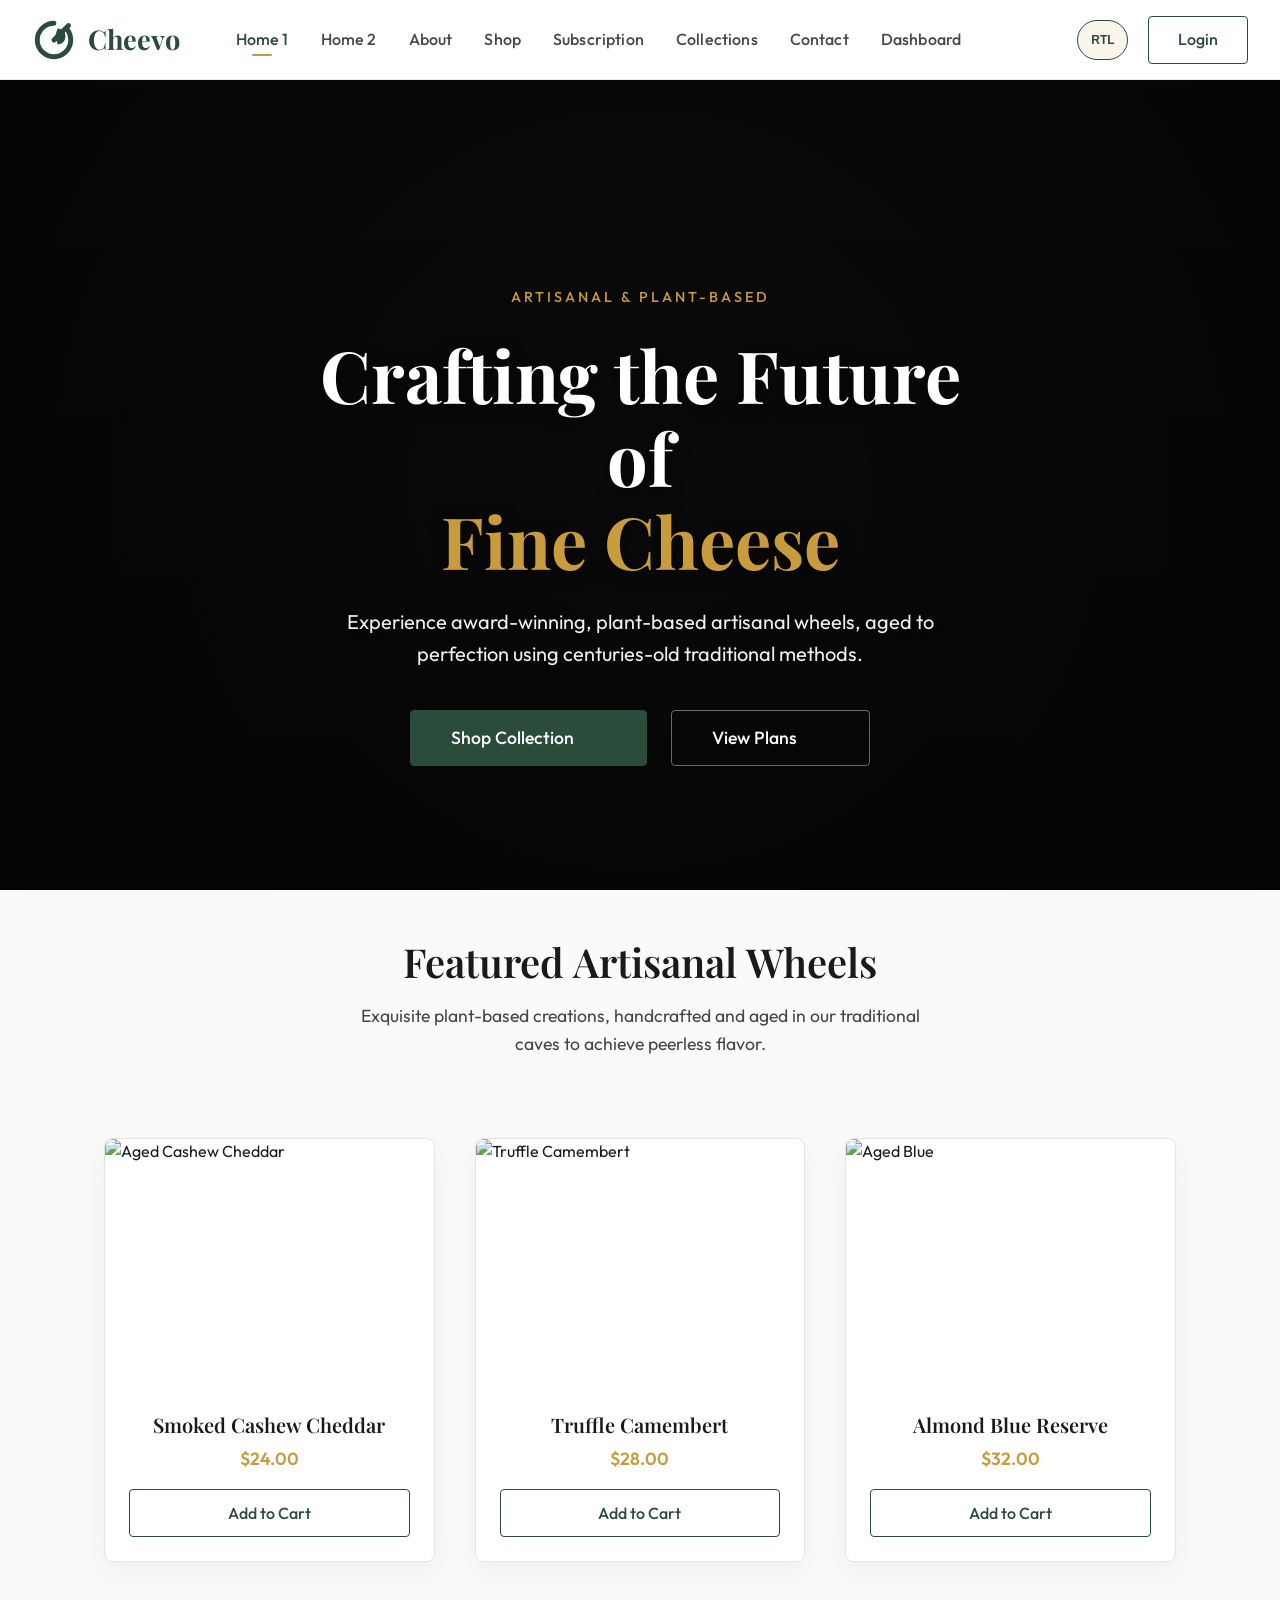
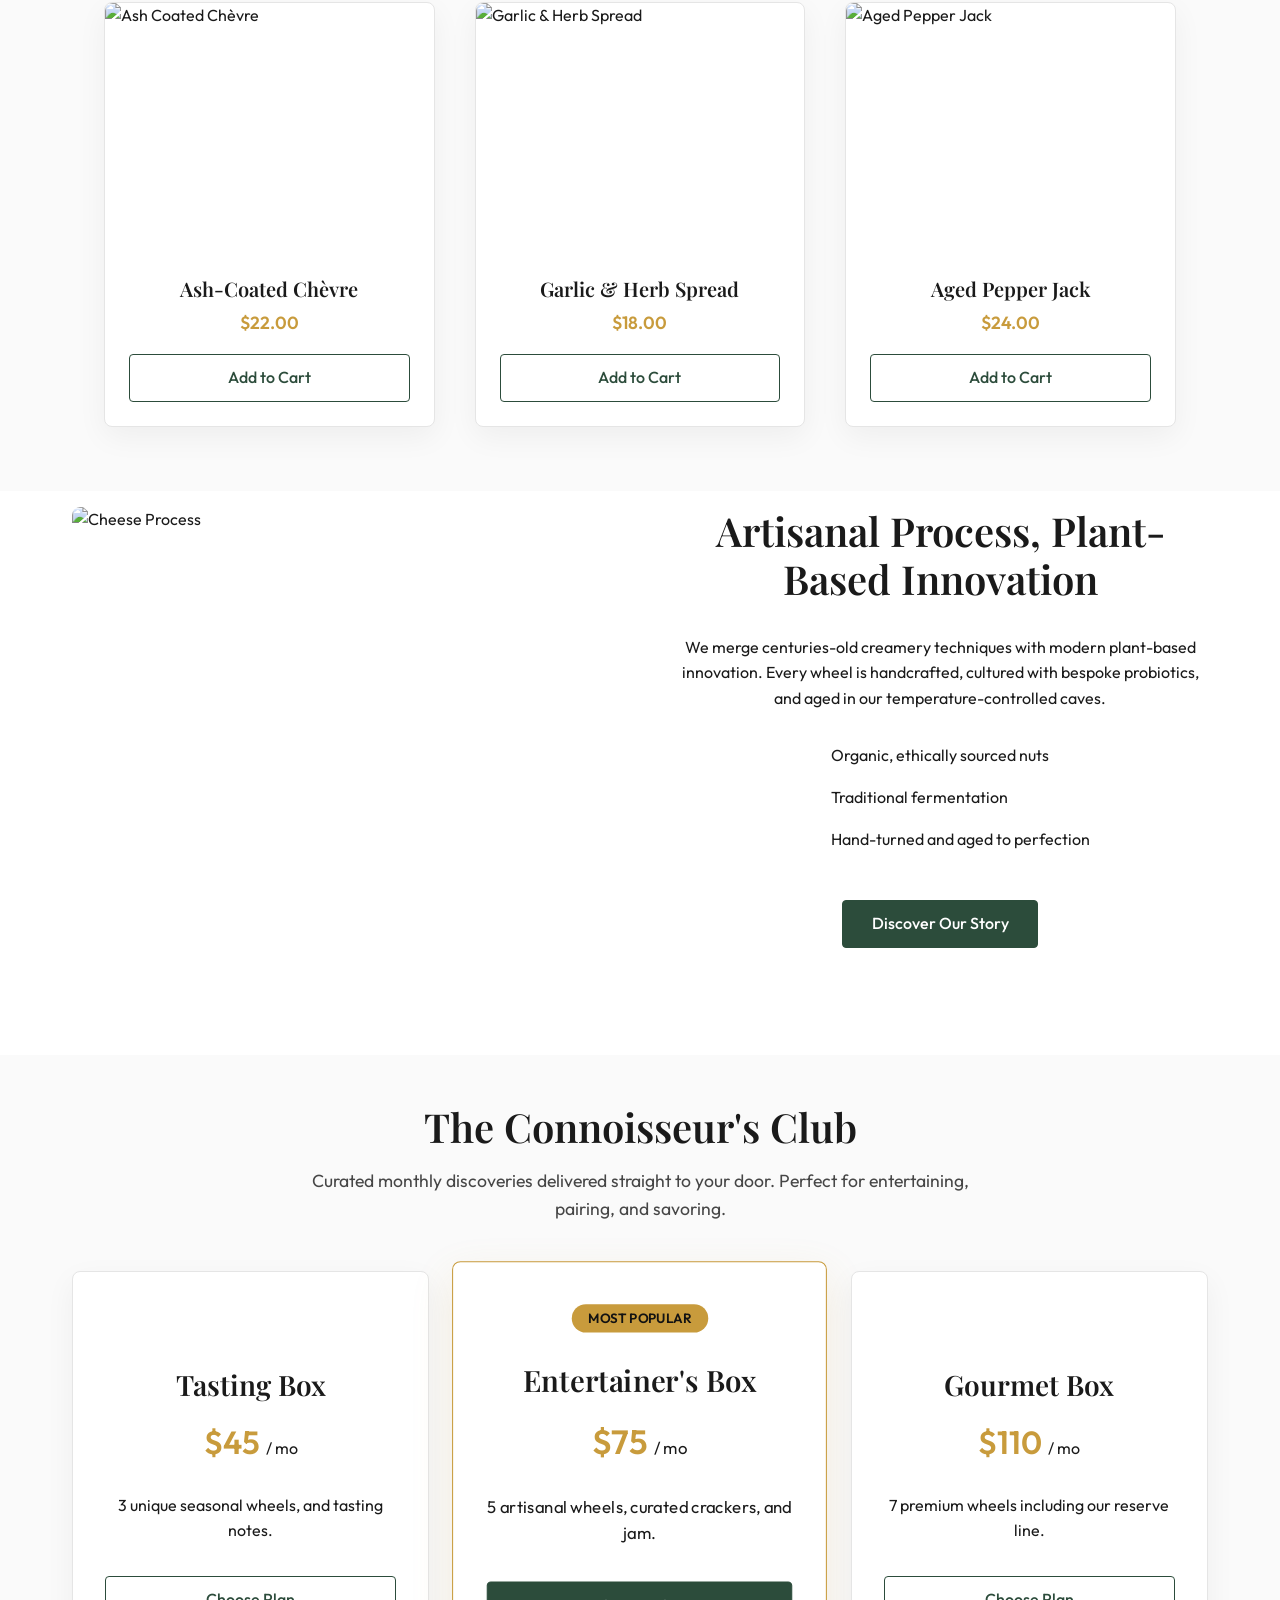
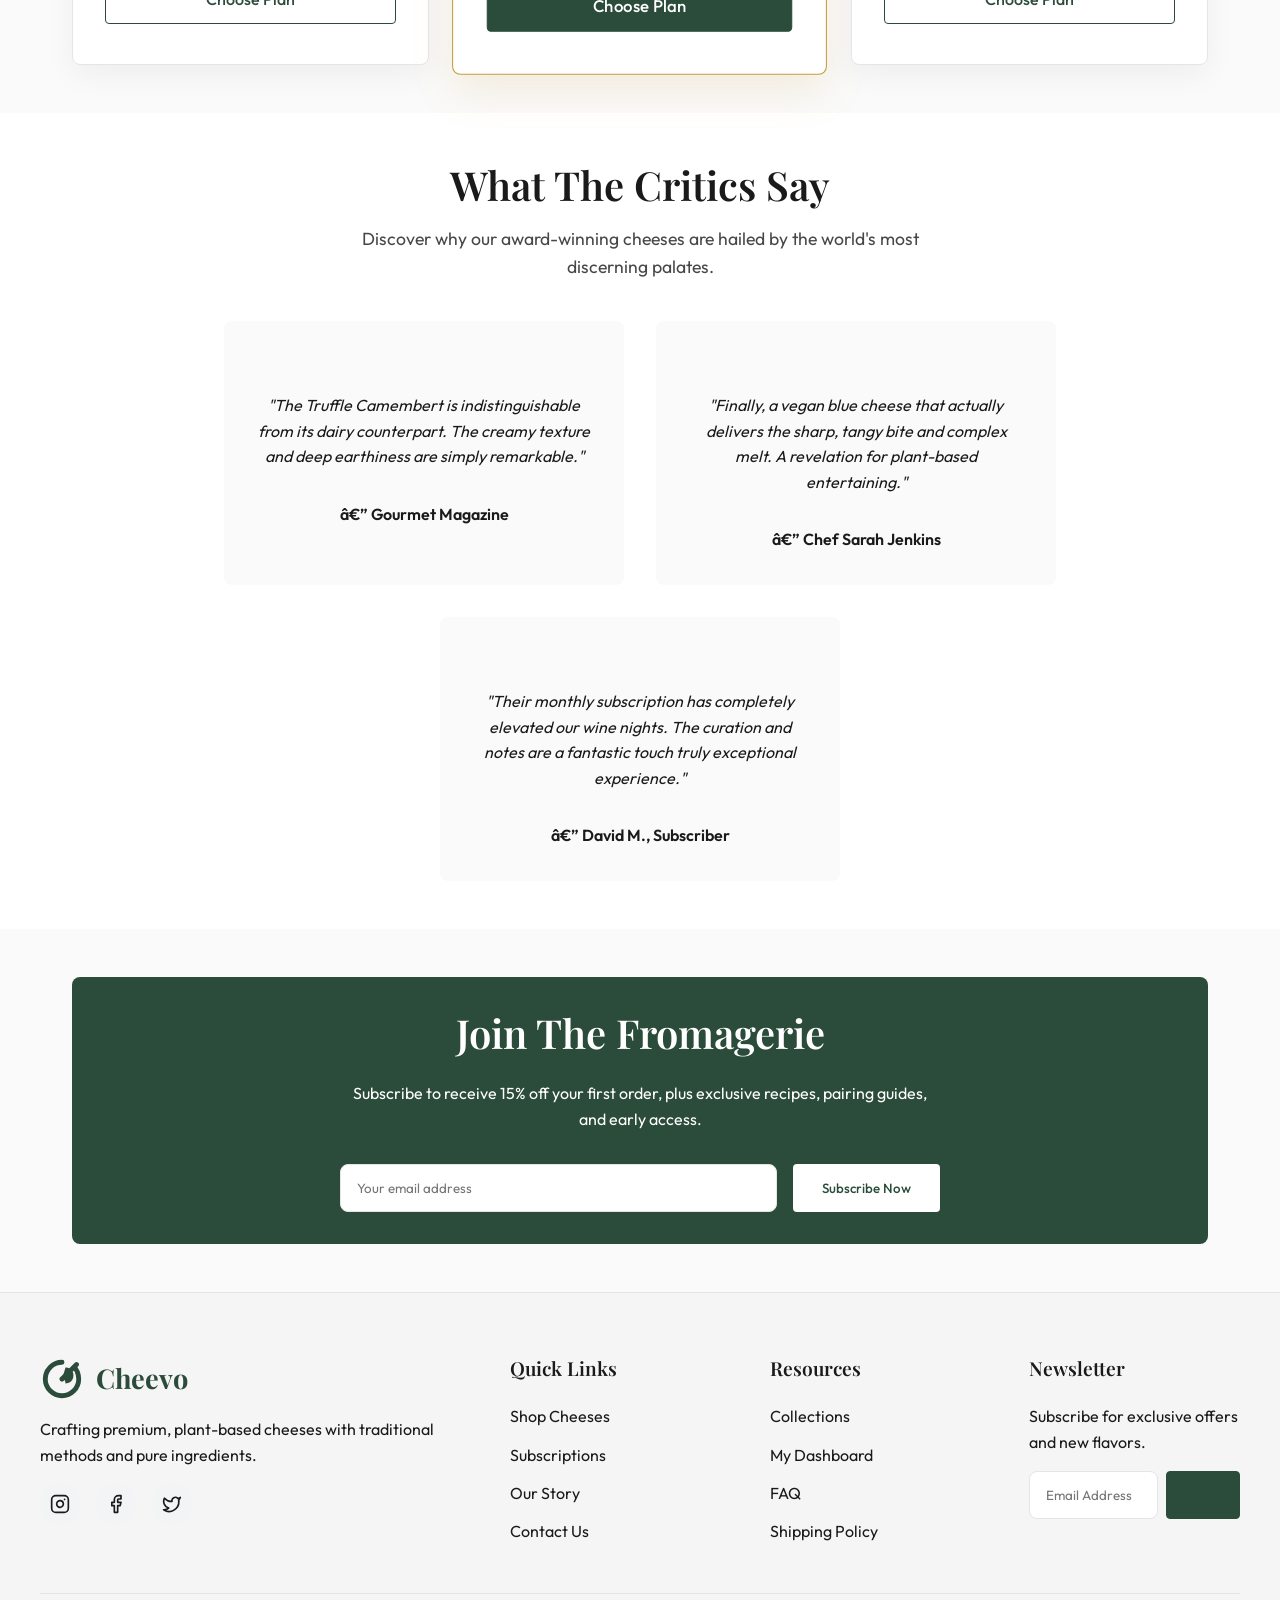
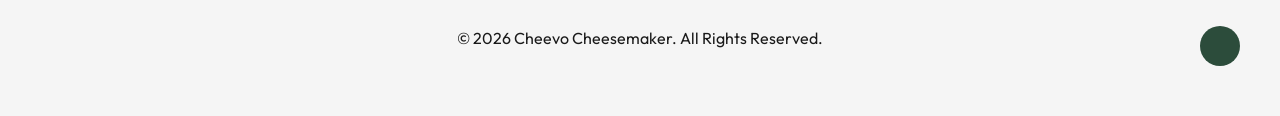
==== commit 785deff8: "image1" ====
--- a/index.html
+++ b/index.html
@@ -79,9 +79,9 @@
     </section>
 
     <!-- Section 2: Featured Cheeses -->
-    <section class="container" style="padding: 5rem 2rem 3rem 2rem;">
+    <section class="container" style="padding: 3rem 2rem 1rem 2rem;">
       <h2 class="section-title fade-in">Featured Artisanal Wheels</h2>
-      <p class="section-subtitle fade-in" style="text-align:center; margin-top:-2rem; margin-bottom:3rem; opacity:0.8; max-width:600px; margin-left:auto; margin-right:auto;">Exquisite plant-based creations, handcrafted and aged in our traditional caves to achieve peerless flavor.</p>
+      <p class="section-subtitle fade-in" style="text-align:center; margin-top:-1rem; margin-bottom:2rem; opacity:0.8; max-width:600px; margin-left:auto; margin-right:auto;">Exquisite plant-based creations, handcrafted and aged in our traditional caves to achieve peerless flavor.</p>
       <div class="product-grid">
         <div class="product-card fade-in">
           <div class="product-img">
@@ -151,7 +151,7 @@
     </section>
 
     <!-- Section 3: How It's Made -->
-    <section style="background: var(--card-bg); padding: 3rem 0 5rem 0;">
+    <section style="background: var(--card-bg); padding: 1rem 0 3rem 0;">
       <div class="container pb-0">
         <div class="grid-stack">
           <div class="slide-in-left">
@@ -179,10 +179,10 @@
     </section>
 
     <!-- Section 4: Subscription Boxes -->
-    <section class="container" style="padding: var(--section-padding);">
-      <div style="text-align:center; max-width:800px; margin: 0 auto; margin-bottom: 4rem;" class="fade-in">
+    <section class="container" style="padding: 3rem 2rem;">
+      <div style="text-align:center; max-width:800px; margin: 0 auto; margin-bottom: 3rem;" class="fade-in">
         <h2 class="section-title">The Connoisseur's Club</h2>
-        <p class="section-subtitle" style="margin-top:-2rem; margin-bottom:1.5rem;">Curated monthly discoveries delivered straight to your door. Perfect for entertaining, pairing, and savoring.</p>
+        <p class="section-subtitle" style="margin-top:-1rem; margin-bottom:1rem;">Curated monthly discoveries delivered straight to your door. Perfect for entertaining, pairing, and savoring.</p>
       </div>
       <div class="grid-stack" style="gap:2rem; grid-template-columns: repeat(auto-fit, minmax(280px, 1fr));">
         <div class="product-card fade-in"
@@ -224,7 +224,7 @@
     <section style="background: var(--card-bg); padding: var(--section-padding);">
       <div class="container">
         <h2 class="section-title fade-in">What The Critics Say</h2>
-        <p class="section-subtitle fade-in" style="text-align:center; margin-top:-2rem; margin-bottom:3.5rem; opacity:0.8; max-width:600px; margin-left:auto; margin-right:auto;">Discover why our award-winning cheeses are hailed by the world's most discerning palates.</p>
+        <p class="section-subtitle fade-in" style="text-align:center; margin-top:-1rem; margin-bottom:2.5rem; opacity:0.8; max-width:600px; margin-left:auto; margin-right:auto;">Discover why our award-winning cheeses are hailed by the world's most discerning palates.</p>
         <div style="display:flex; flex-wrap:wrap; justify-content:center; gap:2rem;">
           <div class="testimonial-card fade-in text-center"
             style="background:var(--bg-color);">
--- a/style.css
+++ b/style.css
@@ -23,12 +23,13 @@
   --font-body: 'Outfit', sans-serif;
 
   /* Spacing & Layout */
-  --section-padding: 5rem 2rem;
+  --section-padding: 3rem 2rem;
   --container-width: 1200px;
   --border-radius: 8px;
   --transition: all 0.3s ease;
   --shadow: 0 10px 30px rgba(0, 0, 0, 0.05);
   --header-height: 80px;
+  --accent-soft: rgba(200, 155, 60, 0.1);
 }
 
 [data-theme="dark"] {
@@ -159,7 +160,7 @@
 .section-title {
   font-size: 2.5rem;
   text-align: center;
-  margin-bottom: 3rem;
+  margin-bottom: 2rem;
   position: relative;
 }
 
@@ -412,6 +413,14 @@
   background: var(--accent-soft) !important;
   color: var(--primary-color) !important;
   border: 1px solid var(--primary-color) !important;
+  transition: var(--transition) !important;
+}
+
+.rtl-toggle-btn:hover {
+  background: var(--primary-color) !important;
+  color: #ffffff !important;
+  transform: translateY(-2px);
+  box-shadow: 0 5px 15px rgba(44, 76, 59, 0.2);
 }
 
 [data-theme="dark"] .rtl-toggle-btn {
@@ -419,12 +428,36 @@
   border-color: var(--secondary-color) !important;
 }
 
+[data-theme="dark"] .rtl-toggle-btn:hover {
+  background: var(--secondary-color) !important;
+  color: #121212 !important;
+  box-shadow: 0 5px 15px rgba(200, 155, 60, 0.3);
+}
+
 .menu-toggle {
   display: none !important;
 }
 
 .mobile-menu-overlay {
   display: none;
+}
+
+.hide-desktop {
+  display: none !important;
+}
+
+.hide-mobile {
+  display: flex !important;
+}
+
+@media (max-width: 1024px) {
+  .hide-desktop {
+    display: flex !important;
+  }
+
+  .hide-mobile {
+    display: none !important;
+  }
 }
 
 /* Main Spacing */
@@ -920,22 +953,27 @@
 
 /* Featured Cheeses */
 .product-grid {
-  display: flex !important;
-  flex-wrap: wrap !important;
-  justify-content: center !important;
-  gap: 2rem;
-  padding: var(--section-padding);
-}
-
-@media (max-width: 900px) {
+  display: grid !important;
+  grid-template-columns: repeat(3, 1fr);
+  gap: 2.5rem;
+  max-width: var(--container-width);
+  margin: 0 auto;
+  padding: 3rem 2rem;
+}
+
+@media (max-width: 1100px) {
   .product-grid {
-    gap: 1.5rem;
-  }
-}
-
-@media (max-width: 600px) {
+    grid-template-columns: repeat(2, 1fr);
+    gap: 2rem;
+    padding: 2.5rem 1.5rem;
+  }
+}
+
+@media (max-width: 768px) {
   .product-grid {
     grid-template-columns: 1fr;
+    gap: 1.5rem;
+    padding: 2rem 1.25rem;
   }
 }
 
@@ -948,7 +986,7 @@
   transition: var(--transition);
   display: flex;
   flex-direction: column;
-  flex: 0 1 400px;
+  width: 100%;
 }
 
 .product-card:hover {
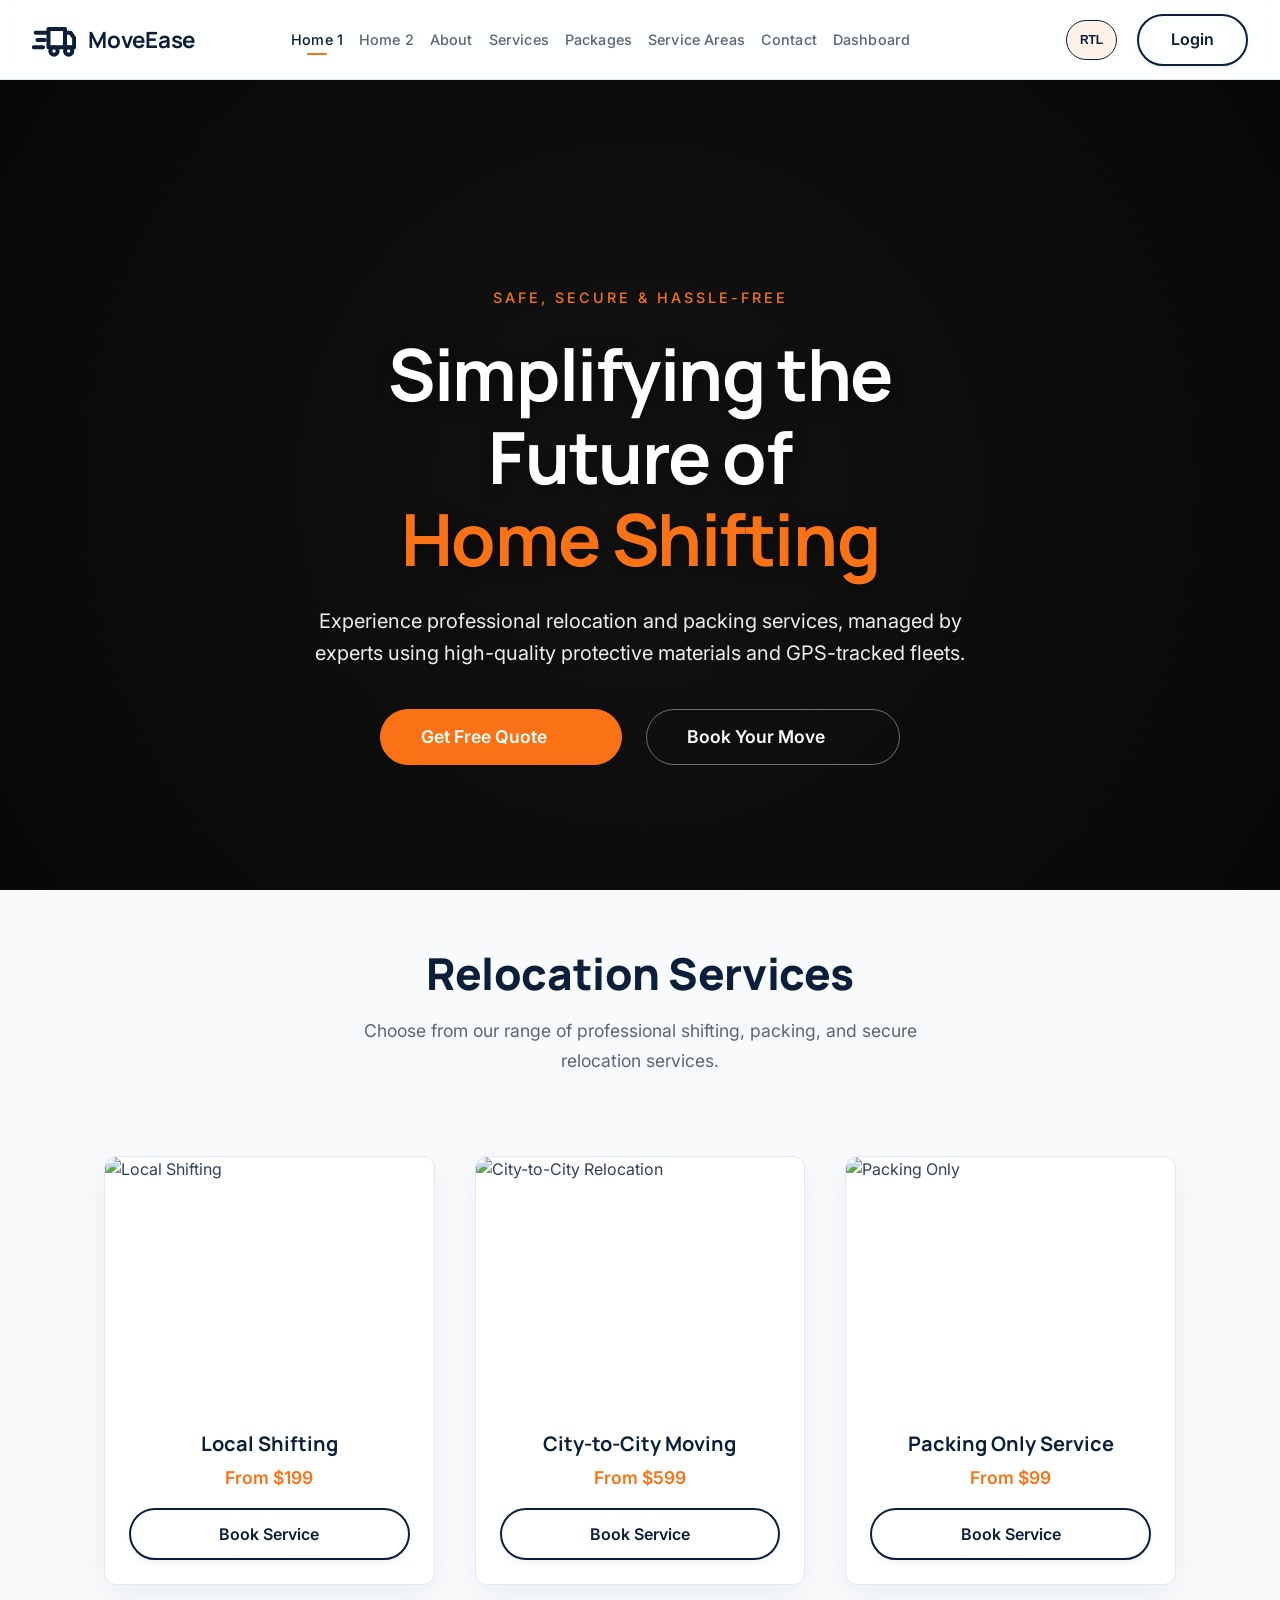
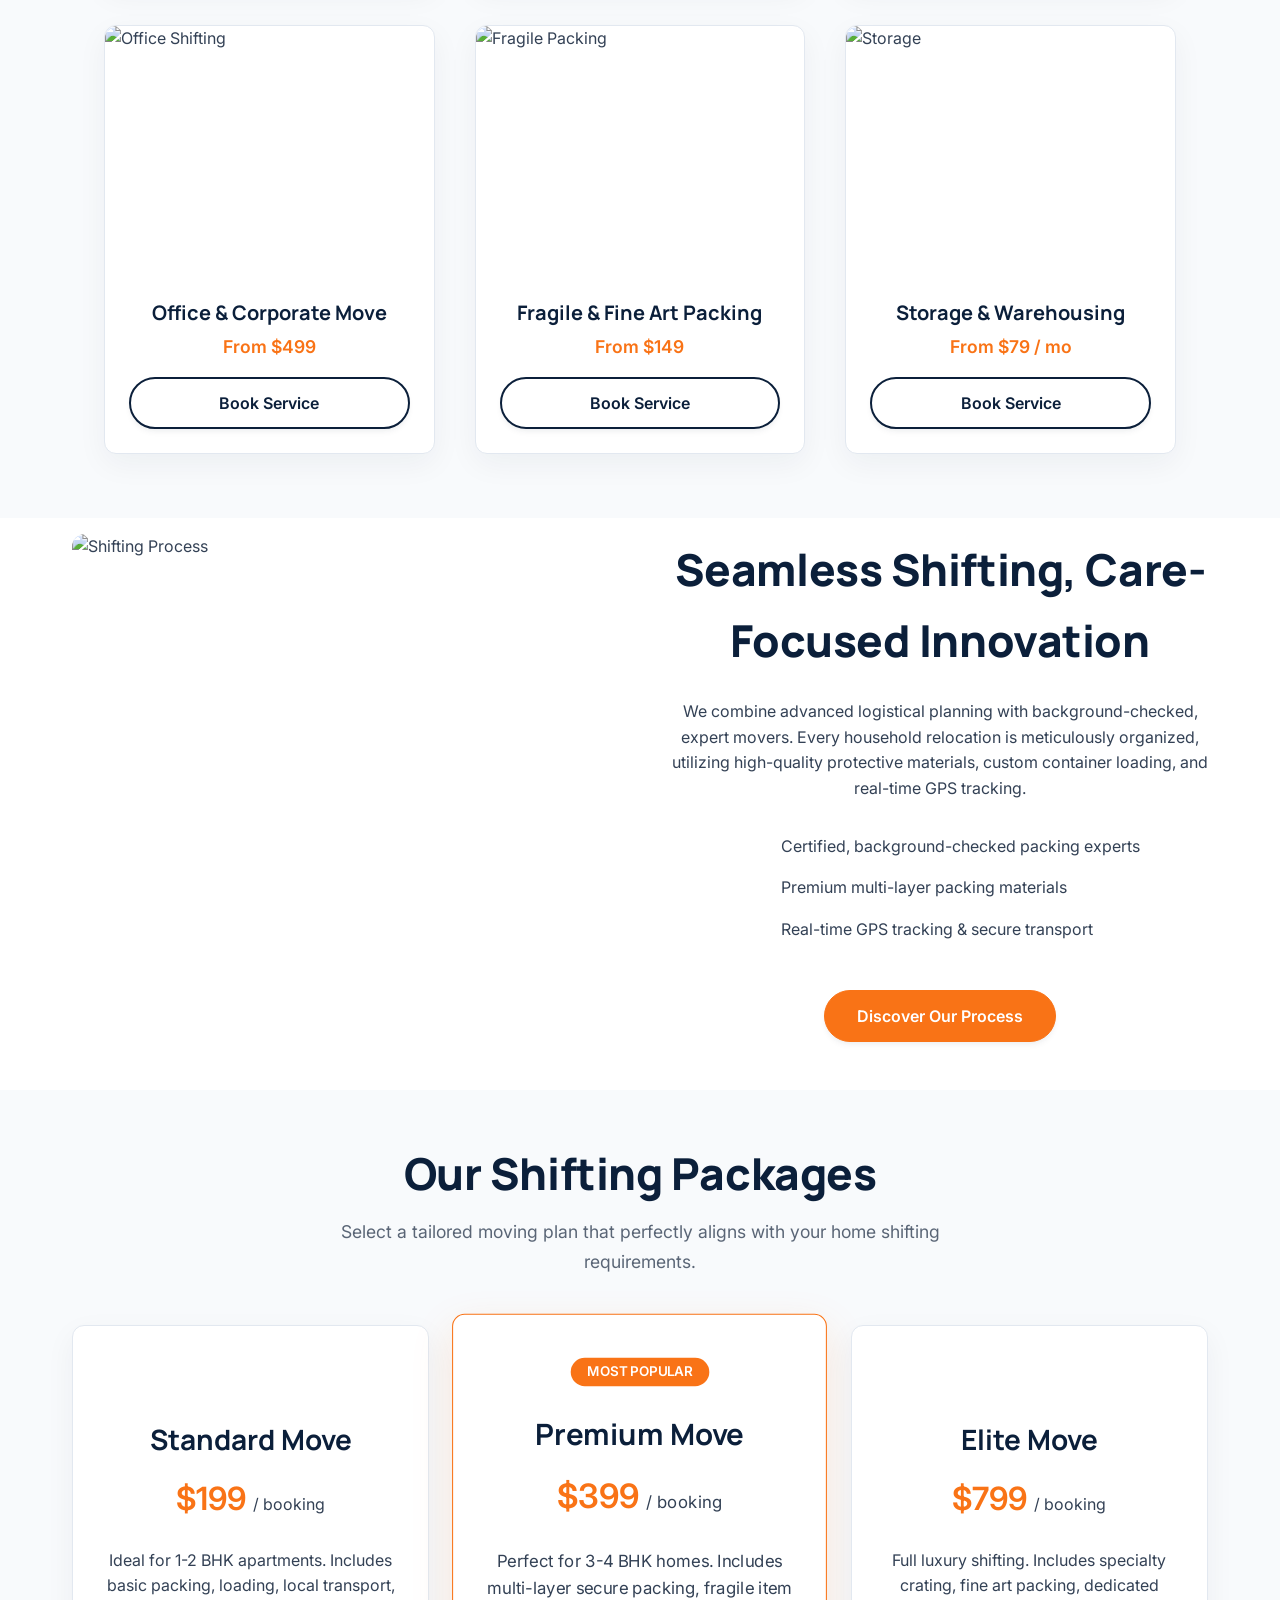
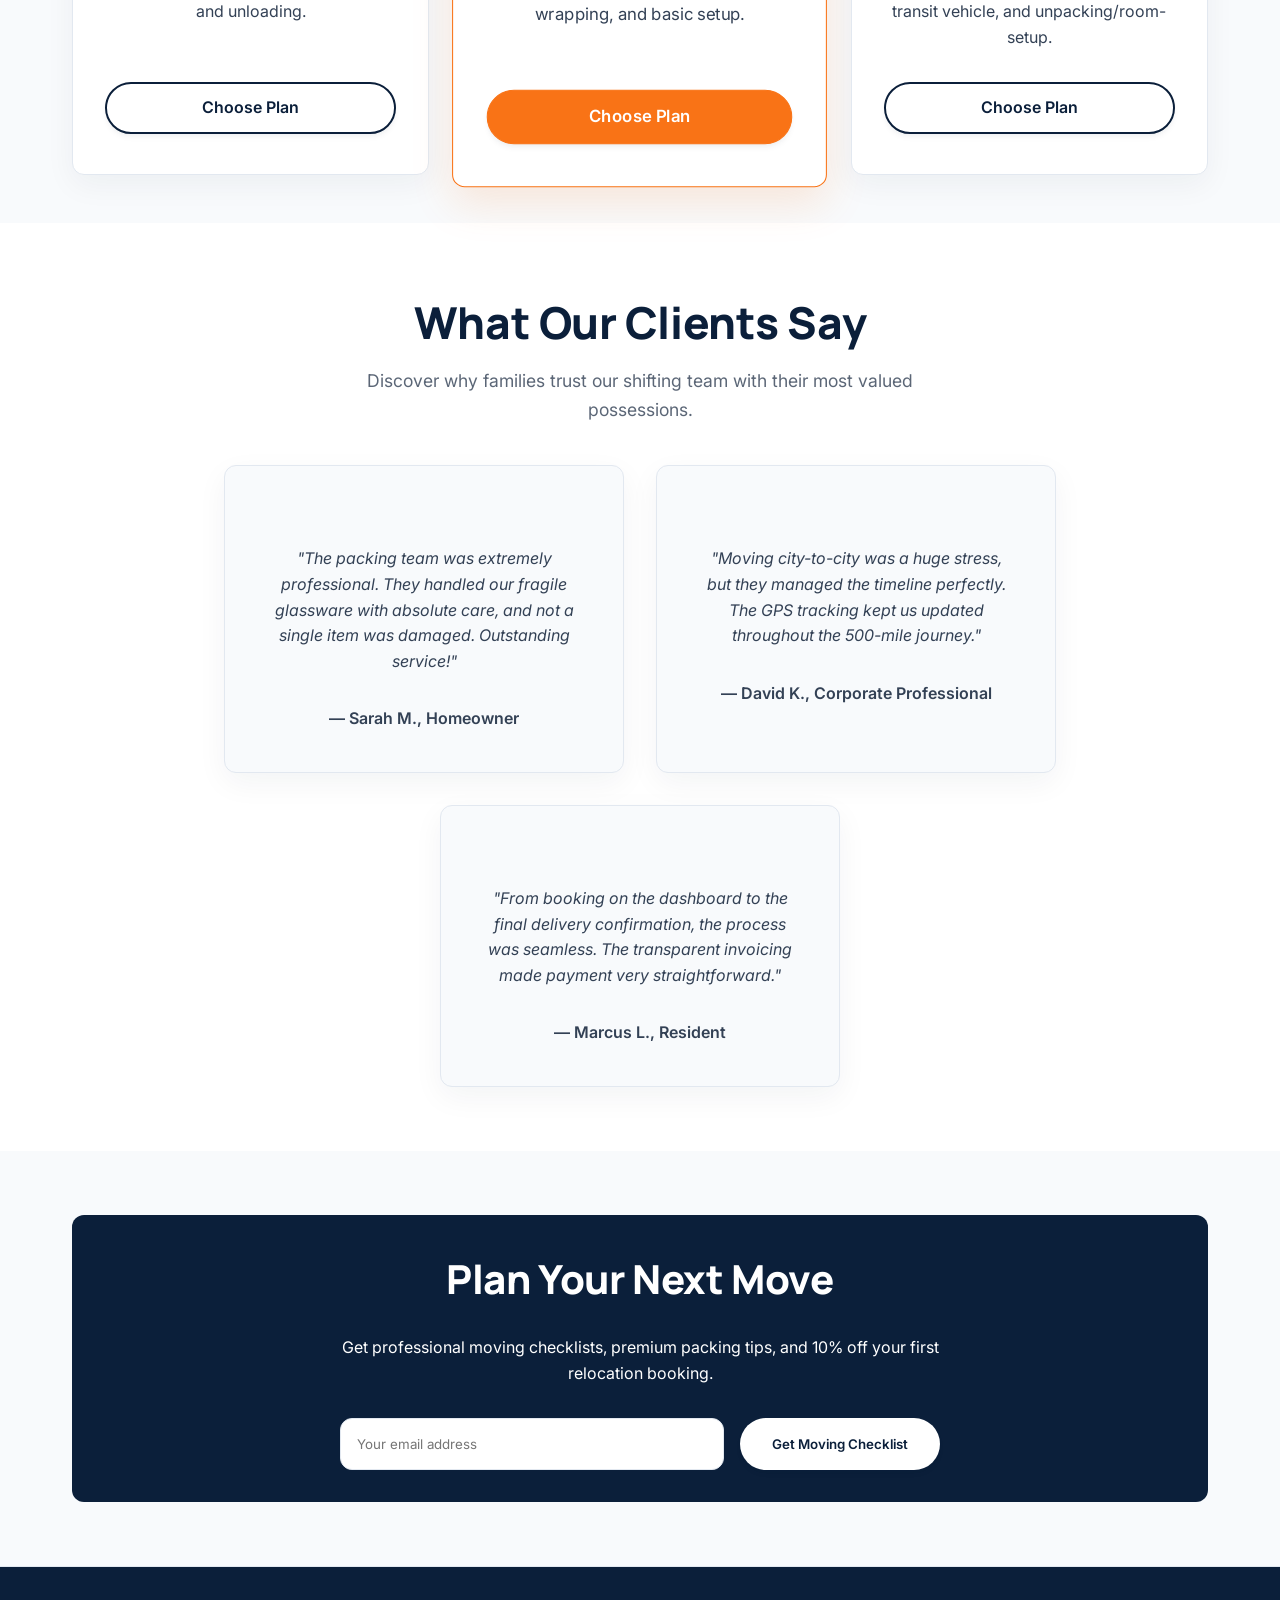
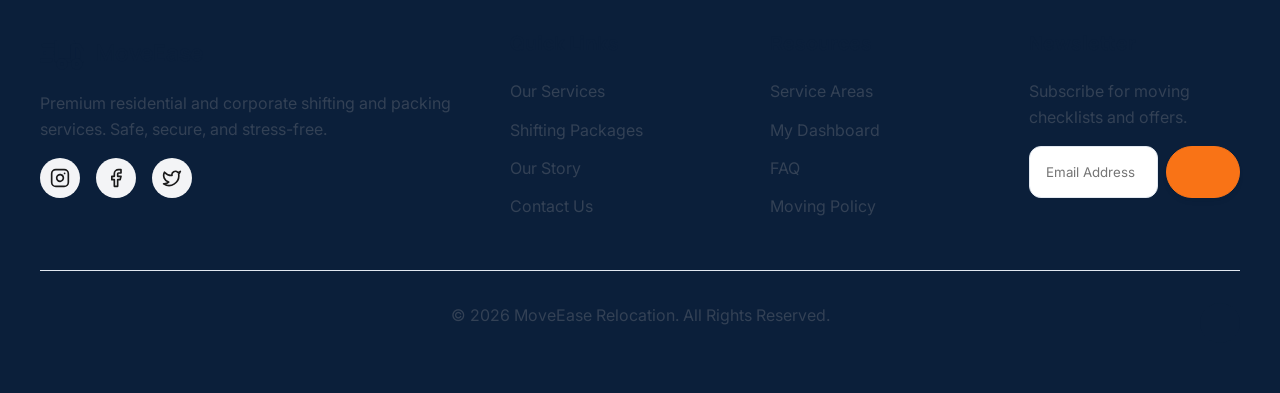
==== commit a363f12c: "Refactor: Complete rebranding of MoveEase, custom logistics logo, header alignment, and responsivene" ====
--- a/index.html
+++ b/index.html
@@ -4,8 +4,8 @@
 <head>
   <meta charset="UTF-8">
   <meta name="viewport" content="width=device-width, initial-scale=1.0">
-  <title>Cheevo | Artisanal Vegan Cheese</title>
-  <meta name="description" content="Premium plant-based artisanal cheeses crafted for the sophisticated palate.">
+  <title>MoveEase | Home Shifting & Packing Service</title>
+  <meta name="description" content="Premium residential and corporate shifting and packing services. Safe, secure, and stress-free moving.">
   <link rel="stylesheet" href="style.css">
   <link rel="icon" type="image/svg+xml" href="logomark.svg">
 </head>
@@ -15,16 +15,16 @@
   <header class="site-header">
     <div class="header-container">
       <a href="index.html" class="logo">
-        <svg class="logo-icon-svg" viewBox="0 0 100 100" fill="none" xmlns="http://www.w3.org/2000/svg"><path d="M50 12C29.0132 12 12 29.0132 12 50C12 70.9868 29.0132 88 50 88C70.9868 88 88 70.9868 88 50C88 41.5 85.5 33.5 81 27" stroke="currentColor" stroke-width="11" stroke-linecap="round" stroke-linejoin="round"/><path d="M50 50L83 17" stroke="currentColor" stroke-width="11" stroke-linecap="round"/><path d="M58 24C58 24 76 24 76 42C76 60 58 60 58 60C58 45 42 50 50 50" fill="currentColor"/><circle cx="50" cy="50" r="5" fill="currentColor"/></svg>
-        <span class="logo-text">Cheevo</span>
+        <svg class="logo-icon-svg" viewBox="0 0 24 24" fill="none" stroke="currentColor" stroke-width="2.2" stroke-linecap="round" stroke-linejoin="round"><path d="M2 8h6M3 12h4M1 16h5" /><path d="M9 6h9v10H9z" /><path d="M18 8h3l2 3v5h-5z" /><circle cx="12" cy="18" r="2" /><circle cx="20" cy="18" r="2" /></svg>
+        <span class="logo-text">MoveEase</span>
       </a>
       <nav class="nav-menu">
         <a href="index.html" class="nav-link active">Home 1</a>
         <a href="home-2.html" class="nav-link">Home 2</a>
         <a href="about.html" class="nav-link">About</a>
-        <a href="shop.html" class="nav-link">Shop</a>
-        <a href="subscription.html" class="nav-link">Subscription</a>
-        <a href="collections.html" class="nav-link">Collections</a>
+        <a href="shop.html" class="nav-link">Services</a>
+        <a href="subscription.html" class="nav-link">Packages</a>
+        <a href="collections.html" class="nav-link">Service Areas</a>
         <a href="contact.html" class="nav-link">Contact</a>
         <a href="dashboard.html" class="nav-link">Dashboard</a>
       </nav>
@@ -42,8 +42,8 @@
   <div class="mobile-menu-overlay" id="mobile-menu">
     <div class="mobile-menu-header">
       <a href="index.html" class="logo">
-        <svg class="logo-icon-svg" viewBox="0 0 100 100" fill="none" xmlns="http://www.w3.org/2000/svg"><path d="M50 12C29.0132 12 12 29.0132 12 50C12 70.9868 29.0132 88 50 88C70.9868 88 88 70.9868 88 50C88 41.5 85.5 33.5 81 27" stroke="currentColor" stroke-width="11" stroke-linecap="round" stroke-linejoin="round"/><path d="M50 50L83 17" stroke="currentColor" stroke-width="11" stroke-linecap="round"/><path d="M58 24C58 24 76 24 76 42C76 60 58 60 58 60C58 45 42 50 50 50" fill="currentColor"/><circle cx="50" cy="50" r="5" fill="currentColor"/></svg>
-        <span class="logo-text">Cheevo</span>
+        <svg class="logo-icon-svg" viewBox="0 0 24 24" fill="none" stroke="currentColor" stroke-width="2.2" stroke-linecap="round" stroke-linejoin="round"><path d="M2 8h6M3 12h4M1 16h5" /><path d="M9 6h9v10H9z" /><path d="M18 8h3l2 3v5h-5z" /><circle cx="12" cy="18" r="2" /><circle cx="20" cy="18" r="2" /></svg>
+        <span class="logo-text">MoveEase</span>
       </a>
       <button class="icon-btn" id="close-menu"><i data-lucide="x"></i></button>
     </div>
@@ -51,9 +51,9 @@
       <a href="index.html" class="active">Home 1</a>
       <a href="home-2.html">Home 2</a>
       <a href="about.html">About</a>
-      <a href="shop.html">Shop</a>
-      <a href="subscription.html">Subscription</a>
-      <a href="collections.html">Collections</a>
+      <a href="shop.html">Services</a>
+      <a href="subscription.html">Packages</a>
+      <a href="collections.html">Service Areas</a>
       <a href="contact.html">Contact</a>
       <a href="dashboard.html">Dashboard</a>
       <a href="login.html" class="mobile-login-btn">Login</a>
@@ -63,168 +63,166 @@
   <main>
     <!-- Section 1: Hero -->
     <section class="hero-1">
-      <div class="hero-1-bg"></div>
+      <div class="hero-1-bg" style="background-image: url('https://images.unsplash.com/photo-1603796846097-bee99e4a60c9?q=80&w=1920&auto=format&fit=crop');"></div>
       <div class="hero-1-overlay"></div>
       <div class="container hero-container-centered">
         <div class="hero-1-content fade-in-up">
-          <span class="hero-tagline">Artisanal & Plant-Based</span>
-          <h1 class="hero-1-title">Crafting the Future of <br><span class="text-accent">Fine Cheese</span></h1>
-          <p class="hero-1-subtitle">Experience award-winning, plant-based artisanal wheels, aged to perfection using centuries-old traditional methods.</p>
+          <span class="hero-tagline">Safe, Secure & Hassle-Free</span>
+          <h1 class="hero-1-title">Simplifying the Future of <br><span class="text-accent">Home Shifting</span></h1>
+          <p class="hero-1-subtitle">Experience professional relocation and packing services, managed by experts using high-quality protective materials and GPS-tracked fleets.</p>
           <div class="hero-1-actions">
-            <a href="shop.html" class="btn btn-primary btn-lg">Shop Collection <i data-lucide="shopping-bag"></i></a>
-            <a href="subscription.html" class="btn btn-outline-white btn-lg">View Plans <i data-lucide="arrow-right"></i></a>
-          </div>
-        </div>
-      </div>
-    </section>
-
-    <!-- Section 2: Featured Cheeses -->
+            <a href="contact.html" class="btn btn-primary btn-lg">Get Free Quote <i data-lucide="file-text"></i></a>
+            <a href="dashboard.html" class="btn btn-outline-white btn-lg">Book Your Move <i data-lucide="calendar"></i></a>
+          </div>
+        </div>
+      </div>
+    </section>
+
+    <!-- Section 2: Relocation Services -->
     <section class="container" style="padding: 3rem 2rem 1rem 2rem;">
-      <h2 class="section-title fade-in">Featured Artisanal Wheels</h2>
-      <p class="section-subtitle fade-in" style="text-align:center; margin-top:-1rem; margin-bottom:2rem; opacity:0.8; max-width:600px; margin-left:auto; margin-right:auto;">Exquisite plant-based creations, handcrafted and aged in our traditional caves to achieve peerless flavor.</p>
+      <h2 class="section-title fade-in">Relocation Services</h2>
+      <p class="section-subtitle fade-in" style="text-align:center; margin-top:-1rem; margin-bottom:2rem; opacity:0.8; max-width:600px; margin-left:auto; margin-right:auto;">Choose from our range of professional shifting, packing, and secure relocation services.</p>
       <div class="product-grid">
         <div class="product-card fade-in">
           <div class="product-img">
-            <img src="https://images.unsplash.com/photo-1486297678162-eb2a19b0a32d?q=80&w=2073&auto=format&fit=crop"
-              alt="Aged Cashew Cheddar">
-          </div>
-          <div class="product-info">
-            <h3 class="product-title">Smoked Cashew Cheddar</h3>
-            <p class="product-price">$24.00</p>
-            <a href="shop.html" class="btn btn-secondary" style="width:100%;">Add to Cart</a>
+            <img src="https://images.unsplash.com/photo-1584622650111-993a426fbf0a?q=80&w=600&auto=format&fit=crop"
+              alt="Local Shifting">
+          </div>
+          <div class="product-info">
+            <h3 class="product-title">Local Shifting</h3>
+            <p class="product-price">From $199</p>
+            <a href="shop.html" class="btn btn-secondary" style="width:100%;">Book Service</a>
           </div>
         </div>
         <div class="product-card fade-in" style="transition-delay: 0.1s;">
           <div class="product-img">
-            <img src="https://images.pexels.com/photos/31610377/pexels-photo-31610377.jpeg" alt="Truffle Camembert">
-          </div>
-          <div class="product-info">
-            <h3 class="product-title">Truffle Camembert</h3>
-            <p class="product-price">$28.00</p>
-            <a href="shop.html" class="btn btn-secondary" style="width:100%;">Add to Cart</a>
+            <img src="https://images.unsplash.com/photo-1601584115197-04ecc0da31d7?q=80&w=600&auto=format&fit=crop" alt="City-to-City Relocation">
+          </div>
+          <div class="product-info">
+            <h3 class="product-title">City-to-City Moving</h3>
+            <p class="product-price">From $599</p>
+            <a href="shop.html" class="btn btn-secondary" style="width:100%;">Book Service</a>
           </div>
         </div>
         <div class="product-card fade-in" style="transition-delay: 0.2s;">
           <div class="product-img">
-            <img src="https://images.unsplash.com/photo-1559561853-08451507cbe7?q=80&w=2106&auto=format&fit=crop"
-              alt="Aged Blue">
-          </div>
-          <div class="product-info">
-            <h3 class="product-title">Almond Blue Reserve</h3>
-            <p class="product-price">$32.00</p>
-            <a href="shop.html" class="btn btn-secondary" style="width:100%;">Add to Cart</a>
+            <img src="https://images.unsplash.com/photo-1524758631624-e2822e304c36?q=80&w=600&auto=format&fit=crop"
+              alt="Packing Only">
+          </div>
+          <div class="product-info">
+            <h3 class="product-title">Packing Only Service</h3>
+            <p class="product-price">From $99</p>
+            <a href="shop.html" class="btn btn-secondary" style="width:100%;">Book Service</a>
           </div>
         </div>
         <div class="product-card fade-in" style="transition-delay: 0.3s;">
           <div class="product-img">
-            <img src="https://images.unsplash.com/photo-1596662951482-0c4ba74a6df6?q=80&w=1974&auto=format&fit=crop"
-              alt="Ash Coated Chèvre">
-          </div>
-          <div class="product-info">
-            <h3 class="product-title">Ash-Coated Chèvre</h3>
-            <p class="product-price">$22.00</p>
-            <a href="shop.html" class="btn btn-secondary" style="width:100%;">Add to Cart</a>
+            <img src="https://images.unsplash.com/photo-1497215728101-856f4ea42174?q=80&w=600&auto=format&fit=crop"
+              alt="Office Shifting">
+          </div>
+          <div class="product-info">
+            <h3 class="product-title">Office & Corporate Move</h3>
+            <p class="product-price">From $499</p>
+            <a href="shop.html" class="btn btn-secondary" style="width:100%;">Book Service</a>
           </div>
         </div>
         <div class="product-card fade-in" style="transition-delay: 0.4s;">
           <div class="product-img">
-            <img src="https://images.unsplash.com/photo-1528699633788-424224dc89b5?q=80&w=1980&auto=format&fit=crop"
-              alt="Garlic & Herb Spread">
-          </div>
-          <div class="product-info">
-            <h3 class="product-title">Garlic & Herb Spread</h3>
-            <p class="product-price">$18.00</p>
-            <a href="shop.html" class="btn btn-secondary" style="width:100%;">Add to Cart</a>
+            <img src="https://images.unsplash.com/photo-1513151233558-d860c5398176?q=80&w=600&auto=format&fit=crop"
+              alt="Fragile Packing">
+          </div>
+          <div class="product-info">
+            <h3 class="product-title">Fragile & Fine Art Packing</h3>
+            <p class="product-price">From $149</p>
+            <a href="shop.html" class="btn btn-secondary" style="width:100%;">Book Service</a>
           </div>
         </div>
         <div class="product-card fade-in" style="transition-delay: 0.5s;">
           <div class="product-img">
-            <img src="https://images.pexels.com/photos/5250399/pexels-photo-5250399.jpeg" alt="Aged Pepper Jack">
-          </div>
-          <div class="product-info">
-            <h3 class="product-title">Aged Pepper Jack</h3>
-            <p class="product-price">$24.00</p>
-            <a href="shop.html" class="btn btn-secondary" style="width:100%;">Add to Cart</a>
-          </div>
-        </div>
-      </div>
-    </section>
-
-    <!-- Section 3: How It's Made -->
+            <img src="https://images.unsplash.com/photo-1586528116311-ad8dd3c8310d?q=80&w=600&auto=format&fit=crop" alt="Storage">
+          </div>
+          <div class="product-info">
+            <h3 class="product-title">Storage & Warehousing</h3>
+            <p class="product-price">From $79 / mo</p>
+            <a href="shop.html" class="btn btn-secondary" style="width:100%;">Book Service</a>
+          </div>
+        </div>
+      </div>
+    </section>
+
+    <!-- Section 3: Shifting Process -->
     <section style="background: var(--card-bg); padding: 1rem 0 3rem 0;">
       <div class="container pb-0">
         <div class="grid-stack">
           <div class="slide-in-left">
             <div class="img-container">
-              <img src="https://images.pexels.com/photos/5953781/pexels-photo-5953781.jpeg" alt="Cheese Process"
-                style="border-radius:var(--border-radius); height: 500px;">
+              <img src="https://images.unsplash.com/photo-1505691938895-1758d7feb511?q=80&w=600&auto=format&fit=crop" alt="Shifting Process"
+                style="border-radius:var(--border-radius); height: 500px; width: 100%; object-fit: cover;">
             </div>
           </div>
           <div class="slide-in-right" style="display: flex; flex-direction: column; align-items: center; text-align: center;">
-            <h2 class="section-title">Artisanal Process, Plant-Based Innovation</h2>
-            <p class="mb-4">We merge centuries-old creamery techniques with modern plant-based innovation. Every wheel
-              is handcrafted, cultured with bespoke probiotics, and aged in our temperature-controlled caves.</p>
+            <h2 class="section-title">Seamless Shifting, Care-Focused Innovation</h2>
+            <p class="mb-4">We combine advanced logistical planning with background-checked, expert movers. Every household relocation is meticulously organized, utilizing high-quality protective materials, custom container loading, and real-time GPS tracking.</p>
             <ul style="margin-bottom: 2rem; display: inline-block; text-align: left;">
               <li style="display:flex; align-items:center; gap:1rem; margin-bottom:1rem;"><i data-lucide="check-circle"
-                  style="color:var(--secondary-color);"></i> Organic, ethically sourced nuts</li>
+                  style="color:var(--secondary-color);"></i> Certified, background-checked packing experts</li>
               <li style="display:flex; align-items:center; gap:1rem; margin-bottom:1rem;"><i data-lucide="check-circle"
-                  style="color:var(--secondary-color);"></i> Traditional fermentation</li>
+                  style="color:var(--secondary-color);"></i> Premium multi-layer packing materials</li>
               <li style="display:flex; align-items:center; gap:1rem; margin-bottom:1rem;"><i data-lucide="check-circle"
-                  style="color:var(--secondary-color);"></i> Hand-turned and aged to perfection</li>
+                  style="color:var(--secondary-color);"></i> Real-time GPS tracking & secure transport</li>
             </ul>
-            <a href="about.html" class="btn btn-primary">Discover Our Story</a>
-          </div>
-        </div>
-      </div>
-    </section>
-
-    <!-- Section 4: Subscription Boxes -->
+            <a href="about.html" class="btn btn-primary">Discover Our Process</a>
+          </div>
+        </div>
+      </div>
+    </section>
+
+    <!-- Section 4: Shifting Packages -->
     <section class="container" style="padding: 3rem 2rem;">
       <div style="text-align:center; max-width:800px; margin: 0 auto; margin-bottom: 3rem;" class="fade-in">
-        <h2 class="section-title">The Connoisseur's Club</h2>
-        <p class="section-subtitle" style="margin-top:-1rem; margin-bottom:1rem;">Curated monthly discoveries delivered straight to your door. Perfect for entertaining, pairing, and savoring.</p>
+        <h2 class="section-title">Our Shifting Packages</h2>
+        <p class="section-subtitle" style="margin-top:-1rem; margin-bottom:1rem;">Select a tailored moving plan that perfectly aligns with your home shifting requirements.</p>
       </div>
       <div class="grid-stack" style="gap:2rem; grid-template-columns: repeat(auto-fit, minmax(280px, 1fr));">
         <div class="product-card fade-in"
           style="padding: 2.5rem 2rem; text-align:center; display: flex; flex-direction: column; height: 100%;">
           <div style="height: 2.5rem; margin-bottom: 1rem;"></div>
-          <!-- Spacing placeholder for alignment with middle card -->
-          <h3 class="mb-2" style="font-size: 1.75rem;">Tasting Box</h3>
-          <p class="product-price" style="font-size: 2rem; margin-bottom: 1.5rem;">$45 <span
-              style="font-size:1rem; color:var(--text-color); font-weight:400;">/ mo</span></p>
-          <p class="mb-4" style="flex-grow: 1;">3 unique seasonal wheels, and tasting notes.</p>
+          <h3 class="mb-2" style="font-size: 1.75rem;">Standard Move</h3>
+          <p class="product-price" style="font-size: 2rem; margin-bottom: 1.5rem;">$199 <span
+              style="font-size:1rem; color:var(--text-color); font-weight:400;">/ booking</span></p>
+          <p class="mb-4" style="flex-grow: 1;">Ideal for 1-2 BHK apartments. Includes basic packing, loading, local transport, and unloading.</p>
           <a href="subscription.html" class="btn btn-secondary" style="width:100%; margin-top: auto;">Choose Plan</a>
         </div>
         <div class="product-card fade-in"
-          style="padding: 2.5rem 2rem; text-align:center; transform: scale(1.05); border-color: var(--secondary-color); display: flex; flex-direction: column; height: 100%; box-shadow: 0 15px 40px rgba(200, 155, 60, 0.15);">
+          style="padding: 2.5rem 2rem; text-align:center; transform: scale(1.05); border-color: var(--secondary-color); display: flex; flex-direction: column; height: 100%; box-shadow: 0 15px 40px rgba(249, 115, 22, 0.15);">
           <div style="height: 2.5rem; margin-bottom: 1rem;">
             <div
-              style="background:var(--secondary-color); color:#121212; padding:0.2rem 1rem; border-radius:20px; display:inline-block; font-size:0.8rem; font-weight:600;">
+              style="background:var(--secondary-color); color:#fff; padding:0.2rem 1rem; border-radius:20px; display:inline-block; font-size:0.8rem; font-weight:600;">
               MOST POPULAR</div>
           </div>
-          <h3 class="mb-2" style="font-size: 1.75rem;">Entertainer's Box</h3>
-          <p class="product-price" style="font-size: 2rem; margin-bottom: 1.5rem;">$75 <span
-              style="font-size:1rem; color:var(--text-color); font-weight:400;">/ mo</span></p>
-          <p class="mb-4" style="flex-grow: 1;">5 artisanal wheels, curated crackers, and jam.</p>
+          <h3 class="mb-2" style="font-size: 1.75rem;">Premium Move</h3>
+          <p class="product-price" style="font-size: 2rem; margin-bottom: 1.5rem;">$399 <span
+              style="font-size:1rem; color:var(--text-color); font-weight:400;">/ booking</span></p>
+          <p class="mb-4" style="flex-grow: 1;">Perfect for 3-4 BHK homes. Includes multi-layer secure packing, fragile item wrapping, and basic setup.</p>
           <a href="subscription.html" class="btn btn-primary" style="width:100%; margin-top: auto;">Choose Plan</a>
         </div>
         <div class="product-card fade-in"
           style="padding: 2.5rem 2rem; text-align:center; display: flex; flex-direction: column; height: 100%;">
           <div style="height: 2.5rem; margin-bottom: 1rem;"></div>
-          <!-- Spacing placeholder for alignment with middle card -->
-          <h3 class="mb-2" style="font-size: 1.75rem;">Gourmet Box</h3>
-          <p class="product-price" style="font-size: 2rem; margin-bottom: 1.5rem;">$110 <span
-              style="font-size:1rem; color:var(--text-color); font-weight:400;">/ mo</span></p>
-          <p class="mb-4" style="flex-grow: 1;">7 premium wheels including our reserve line.</p>
+          <h3 class="mb-2" style="font-size: 1.75rem;">Elite Move</h3>
+          <p class="product-price" style="font-size: 2rem; margin-bottom: 1.5rem;">$799 <span
+              style="font-size:1rem; color:var(--text-color); font-weight:400;">/ booking</span></p>
+          <p class="mb-4" style="flex-grow: 1;">Full luxury shifting. Includes specialty crating, fine art packing, dedicated transit vehicle, and unpacking/room-setup.</p>
           <a href="subscription.html" class="btn btn-secondary" style="width:100%; margin-top: auto;">Choose Plan</a>
         </div>
       </div>
     </section>
 
+    <!-- Section 5: Client Reviews -->
     <section style="background: var(--card-bg); padding: var(--section-padding);">
       <div class="container">
-        <h2 class="section-title fade-in">What The Critics Say</h2>
-        <p class="section-subtitle fade-in" style="text-align:center; margin-top:-1rem; margin-bottom:2.5rem; opacity:0.8; max-width:600px; margin-left:auto; margin-right:auto;">Discover why our award-winning cheeses are hailed by the world's most discerning palates.</p>
+        <h2 class="section-title fade-in">What Our Clients Say</h2>
+        <p class="section-subtitle fade-in" style="text-align:center; margin-top:-1rem; margin-bottom:2.5rem; opacity:0.8; max-width:600px; margin-left:auto; margin-right:auto;">Discover why families trust our shifting team with their most valued possessions.</p>
         <div style="display:flex; flex-wrap:wrap; justify-content:center; gap:2rem;">
           <div class="testimonial-card fade-in text-center"
             style="background:var(--bg-color);">
@@ -234,9 +232,8 @@
                 data-lucide="star" fill="currentColor"></i><i data-lucide="star" fill="currentColor"></i><i
                 data-lucide="star" fill="currentColor"></i>
             </div>
-            <p class="mb-4" style="font-style:italic;">"The Truffle Camembert is indistinguishable from its dairy
-              counterpart. The creamy texture and deep earthiness are simply remarkable."</p>
-            <p style="font-weight:600;">â€” Gourmet Magazine</p>
+            <p class="mb-4" style="font-style:italic;">"The packing team was extremely professional. They handled our fragile glassware with absolute care, and not a single item was damaged. Outstanding service!"</p>
+            <p style="font-weight:600;">— Sarah M., Homeowner</p>
           </div>
           <div class="testimonial-card fade-in text-center"
             style="background:var(--bg-color); transition-delay:0.1s;">
@@ -246,9 +243,8 @@
                 data-lucide="star" fill="currentColor"></i><i data-lucide="star" fill="currentColor"></i><i
                 data-lucide="star" fill="currentColor"></i>
             </div>
-            <p class="mb-4" style="font-style:italic;">"Finally, a vegan blue cheese that actually delivers the sharp,
-              tangy bite and complex melt. A revelation for plant-based entertaining."</p>
-            <p style="font-weight:600;">â€” Chef Sarah Jenkins</p>
+            <p class="mb-4" style="font-style:italic;">"Moving city-to-city was a huge stress, but they managed the timeline perfectly. The GPS tracking kept us updated throughout the 500-mile journey."</p>
+            <p style="font-weight:600;">— David K., Corporate Professional</p>
           </div>
           <div class="testimonial-card fade-in text-center"
             style="background:var(--bg-color); transition-delay:0.2s;">
@@ -258,9 +254,8 @@
                 data-lucide="star" fill="currentColor"></i><i data-lucide="star" fill="currentColor"></i><i
                 data-lucide="star" fill="currentColor"></i>
             </div>
-            <p class="mb-4" style="font-style:italic;">"Their monthly subscription has completely elevated our wine
-              nights. The curation and notes are a fantastic touch truly exceptional experience."</p>
-            <p style="font-weight:600;">â€” David M., Subscriber</p>
+            <p class="mb-4" style="font-style:italic;">"From booking on the dashboard to the final delivery confirmation, the process was seamless. The transparent invoicing made payment very straightforward."</p>
+            <p style="font-weight:600;">— Marcus L., Resident</p>
           </div>
         </div>
       </div>
@@ -272,17 +267,16 @@
         style="background:var(--primary-color); color:#fff; padding:2rem; border-radius:var(--border-radius); text-align:center; position:relative; overflow:hidden;"
         class="fade-in">
         <div style="position:relative; z-index:2; max-width:600px; margin:0 auto;">
-          <h2 class="mb-3" style="font-family:var(--font-heading); font-size:2.5rem;">Join The Fromagerie</h2>
-          <p class="mb-4">Subscribe to receive 15% off your first order, plus exclusive recipes, pairing guides, and
-            early access.</p>
+          <h2 class="mb-3" style="font-family:var(--font-heading); font-size:2.5rem;">Plan Your Next Move</h2>
+          <p class="mb-4">Get professional moving checklists, premium packing tips, and 10% off your first relocation booking.</p>
           <form style="display:flex; gap:1rem; flex-wrap:wrap; justify-content:center;">
             <input type="email" placeholder="Your email address" class="form-input" style="flex:1; min-width:250px;"
               required>
             <button class="btn btn-secondary"
-              style="background:#fff; color:var(--primary-color); border:none;">Subscribe Now</button>
+              style="background:#fff; color:var(--primary-color); border:none;">Get Moving Checklist</button>
           </form>
         </div>
-        <i data-lucide="crown"
+        <i data-lucide="truck"
           style="position:absolute; top:-20px; right:-20px; width:200px; height:200px; opacity:0.05; color:#fff;"></i>
       </div>
     </section>
@@ -293,10 +287,10 @@
     <div class="footer-grid fade-in">
       <div class="footer-col">
         <a href="index.html" class="logo mb-2">
-          <svg class="logo-icon-svg" viewBox="0 0 100 100" fill="none" xmlns="http://www.w3.org/2000/svg"><path d="M50 12C29.0132 12 12 29.0132 12 50C12 70.9868 29.0132 88 50 88C70.9868 88 88 70.9868 88 50C88 41.5 85.5 33.5 81 27" stroke="currentColor" stroke-width="11" stroke-linecap="round" stroke-linejoin="round"/><path d="M50 50L83 17" stroke="currentColor" stroke-width="11" stroke-linecap="round"/><path d="M58 24C58 24 76 24 76 42C76 60 58 60 58 60C58 45 42 50 50 50" fill="currentColor"/><circle cx="50" cy="50" r="5" fill="currentColor"/></svg>
-          <span class="logo-text">Cheevo</span>
+          <svg class="logo-icon-svg" viewBox="0 0 24 24" fill="none" stroke="currentColor" stroke-width="2.2" stroke-linecap="round" stroke-linejoin="round"><path d="M2 8h6M3 12h4M1 16h5" /><path d="M9 6h9v10H9z" /><path d="M18 8h3l2 3v5h-5z" /><circle cx="12" cy="18" r="2" /><circle cx="20" cy="18" r="2" /></svg>
+          <span class="logo-text">MoveEase</span>
         </a>
-        <p>Crafting premium, plant-based cheeses with traditional methods and pure ingredients.</p>
+        <p>Premium residential and corporate shifting and packing services. Safe, secure, and stress-free.</p>
         <div class="social-icons">
           <a href="#" class="social-icon">
             <svg viewBox="0 0 24 24">
@@ -322,8 +316,8 @@
       <div class="footer-col">
         <h4>Quick Links</h4>
         <div class="footer-links">
-          <a href="shop.html">Shop Cheeses</a>
-          <a href="subscription.html">Subscriptions</a>
+          <a href="shop.html">Our Services</a>
+          <a href="subscription.html">Shifting Packages</a>
           <a href="about.html">Our Story</a>
           <a href="contact.html">Contact Us</a>
         </div>
@@ -331,15 +325,15 @@
       <div class="footer-col">
         <h4>Resources</h4>
         <div class="footer-links">
-          <a href="collections.html">Collections</a>
+          <a href="collections.html">Service Areas</a>
           <a href="dashboard.html">My Dashboard</a>
           <a href="#">FAQ</a>
-          <a href="#">Shipping Policy</a>
+          <a href="#">Moving Policy</a>
         </div>
       </div>
       <div class="footer-col">
         <h4>Newsletter</h4>
-        <p class="mb-2">Subscribe for exclusive offers and new flavors.</p>
+        <p class="mb-2">Subscribe for moving checklists and offers.</p>
         <form class="form-group" style="display:flex;gap:0.5rem;">
           <input type="email" placeholder="Email Address" class="form-input" style="margin-bottom:0;" required>
           <button type="submit" class="btn btn-primary" style="padding:0 1.5rem;"><i data-lucide="send"></i></button>
@@ -347,7 +341,7 @@
       </div>
     </div>
     <div class="footer-bottom">
-      <p>&copy; 2026 Cheevo Cheesemaker. All Rights Reserved.</p>
+      <p>&copy; 2026 MoveEase Relocation. All Rights Reserved.</p>
       <button id="back-to-top" class="back-to-top" aria-label="Back to top">
         <i data-lucide="arrow-up"></i>
       </button>
@@ -357,7 +351,6 @@
   <script src="https://unpkg.com/lucide@latest"></script>
   <script src="script.js"></script>
 </body>
-
 </html>
 
 
--- a/style.css
+++ b/style.css
@@ -1,46 +1,45 @@
-@import url('https://fonts.googleapis.com/css2?family=Outfit:wght@300;400;500;600&family=Playfair+Display:ital,wght@0,400;0,600;0,700;1,400&display=swap');
+@import url('https://fonts.googleapis.com/css2?family=Inter:wght@400;500;600&family=Manrope:wght@700;800&display=swap');
 
 :root {
   /* Colors */
-  --primary-color: #2c4c3b;
-  /* Deep Earthy Green */
-  --primary-hover: #1f362a;
-  --secondary-color: #c89b3c;
-  /* Elegant Gold */
-  --secondary-hover: #b08630;
+  --primary-color: #0B1F3A; /* Deep Navy */
+  --primary-hover: #071426;
+  --secondary-color: #F97316; /* Warm Orange */
+  --secondary-hover: #ea580c;
+  --accent-color: #38BDF8; /* Sky Blue */
 
   /* Light Theme */
-  --bg-color: #fafafa;
-  --text-color: #1a1a1a;
-  --card-bg: #ffffff;
-  --border-color: #e5e5e5;
-  --input-bg: #ffffff;
-  --footer-bg: #f5f5f5;
+  --bg-color: #F8FAFC;
+  --text-color: #334155;
+  --card-bg: #FFFFFF;
+  --border-color: #E2E8F0;
+  --input-bg: #FFFFFF;
+  --footer-bg: #0B1F3A;
   --glass-bg: rgba(255, 255, 255, 0.85);
 
   /* Typography */
-  --font-heading: 'Playfair Display', serif;
-  --font-body: 'Outfit', sans-serif;
+  --font-heading: 'Manrope', sans-serif;
+  --font-body: 'Inter', sans-serif;
 
   /* Spacing & Layout */
-  --section-padding: 3rem 2rem;
+  --section-padding: 4rem 2rem;
   --container-width: 1200px;
-  --border-radius: 8px;
-  --transition: all 0.3s ease;
-  --shadow: 0 10px 30px rgba(0, 0, 0, 0.05);
+  --border-radius: 12px; /* Large rounded cards */
+  --transition: all 0.3s cubic-bezier(0.4, 0, 0.2, 1);
+  --shadow: 0 10px 30px rgba(11, 31, 58, 0.05); /* Soft shadow */
   --header-height: 80px;
-  --accent-soft: rgba(200, 155, 60, 0.1);
+  --accent-soft: rgba(249, 115, 22, 0.1);
 }
 
 [data-theme="dark"] {
-  --bg-color: #121212;
-  --text-color: #f0f0f0;
-  --card-bg: #1e1e1e;
-  --border-color: #333333;
-  --input-bg: #2a2a2a;
-  --footer-bg: #0a0a0a;
-  --glass-bg: rgba(18, 18, 18, 0.85);
-  --shadow: 0 10px 30px rgba(0, 0, 0, 0.5);
+  --bg-color: #06101E; /* Dark Navy Background */
+  --text-color: #E2E8F0;
+  --card-bg: #0D1E36; /* Darker Navy Cards */
+  --border-color: #1E293B;
+  --input-bg: #0B1F3A;
+  --footer-bg: #030812;
+  --glass-bg: rgba(6, 16, 30, 0.85);
+  --shadow: 0 10px 30px rgba(0, 0, 0, 0.4);
 }
 
 /* RTL Support */
@@ -109,15 +108,40 @@
   }
 }
 
-h1,
-h2,
+h1 {
+  font-size: clamp(2.5rem, 5vw, 4rem); /* Responsive Heading clamp */
+  font-weight: 800;
+  letter-spacing: -0.02em;
+}
+
+h2, .section-title {
+  font-size: clamp(2rem, 4vw, 2.75rem); /* Responsive Heading clamp */
+  font-weight: 800;
+  letter-spacing: -0.01em;
+}
+
 h3,
 h4,
 h5,
 h6 {
   font-family: var(--font-heading);
-  font-weight: 600;
-  line-height: 1.2;
+  font-weight: 800; /* Manrope 800 */
+  color: var(--primary-color);
+  line-height: 1.25;
+}
+
+[data-theme="dark"] h1,
+[data-theme="dark"] h2,
+[data-theme="dark"] h3,
+[data-theme="dark"] h4,
+[data-theme="dark"] h5,
+[data-theme="dark"] h6 {
+  color: #ffffff;
+}
+
+h3 {
+  font-size: clamp(1.25rem, 2.5vw, 1.5rem); /* Responsive Heading clamp */
+  font-weight: 700;
 }
 
 a {
@@ -145,12 +169,15 @@
 }
 
 .testimonial-card {
-  padding: 2rem;
+  padding: 2.5rem;
   border-radius: var(--border-radius);
   flex: 0 1 400px;
   display: flex;
   flex-direction: column;
   transition: transform 0.3s ease;
+  background: var(--card-bg);
+  box-shadow: var(--shadow);
+  border: 1px solid var(--border-color);
 }
 
 .testimonial-card:hover {
@@ -158,21 +185,24 @@
 }
 
 .section-title {
-  font-size: 2.5rem;
+  font-family: var(--font-heading);
+  font-size: clamp(2rem, 4vw, 2.75rem);
   text-align: center;
-  margin-bottom: 2rem;
+  margin-bottom: 1.5rem;
   position: relative;
+  color: var(--primary-color);
 }
 
 .section-subtitle {
+  font-family: var(--font-body);
   font-size: 1.1rem;
   text-align: center;
-  margin-bottom: 3rem;
+  margin-bottom: 4rem;
   max-width: 700px;
   margin-left: auto;
   margin-right: auto;
   opacity: 0.8;
-  line-height: 1.6;
+  line-height: 1.7;
   font-weight: 400;
 }
 
@@ -187,56 +217,73 @@
   overflow: visible !important;
 }
 
-/* Buttons */
+/* Buttons styling with lift/scale hover and warm orange F97316 */
 .btn {
   display: inline-flex;
   align-items: center;
   justify-content: center;
-  padding: 0 1.8rem;
-  height: 48px;
-  border-radius: 4px;
+  padding: 0 2rem;
+  height: 52px;
+  border-radius: 30px;
   font-family: var(--font-body);
-  font-weight: 500;
+  font-weight: 600;
   cursor: pointer;
   transition: var(--transition);
   border: 1px solid transparent;
-  gap: 0.5rem;
+  gap: 0.6rem;
   box-sizing: border-box;
+  box-shadow: 0 4px 6px -1px rgba(11, 31, 58, 0.05), 0 2px 4px -1px rgba(11, 31, 58, 0.03);
 }
 
 .btn-primary {
-  background-color: var(--primary-color);
-  color: #fff;
-  border: 1px solid var(--primary-color);
+  background-color: var(--secondary-color); /* Warm Orange F97316 */
+  color: #ffffff;
+  border: 1px solid var(--secondary-color);
 }
 
 .btn-primary:hover {
-  background-color: var(--primary-hover);
-  border-color: var(--primary-hover);
-  transform: translateY(-2px);
-  box-shadow: 0 5px 15px rgba(44, 76, 59, 0.3);
+  background-color: var(--secondary-hover);
+  border-color: var(--secondary-hover);
+  transform: translateY(-2px) scale(1.02);
+  box-shadow: 0 10px 15px -3px rgba(249, 115, 22, 0.3), 0 4px 6px -2px rgba(249, 115, 22, 0.15);
 }
 
 .btn-secondary {
   background-color: transparent;
   color: var(--primary-color);
-  border: 1px solid var(--primary-color);
+  border: 2px solid var(--primary-color);
 }
 
 [data-theme="dark"] .btn-secondary {
-  color: var(--secondary-color);
-  border-color: var(--secondary-color);
+  color: #ffffff;
+  border-color: var(--border-color);
 }
 
 .btn-secondary:hover {
   background-color: var(--primary-color);
-  color: #fff;
-  transform: translateY(-2px);
+  color: #ffffff;
+  transform: translateY(-2px) scale(1.02);
+  box-shadow: 0 10px 15px -3px rgba(11, 31, 58, 0.2);
 }
 
 [data-theme="dark"] .btn-secondary:hover {
   background-color: var(--secondary-color);
-  color: #121212;
+  color: #06101E;
+  border-color: var(--secondary-color);
+  box-shadow: 0 10px 15px -3px rgba(249, 115, 22, 0.3);
+}
+
+.btn-outline-white {
+  background-color: transparent;
+  color: #ffffff;
+  border: 2px solid #ffffff;
+}
+
+.btn-outline-white:hover {
+  background-color: #ffffff;
+  color: var(--primary-color);
+  transform: translateY(-2px) scale(1.02);
+  box-shadow: 0 10px 15px -3px rgba(255, 255, 255, 0.2);
 }
 
 /* Header */
@@ -431,7 +478,7 @@
 [data-theme="dark"] .rtl-toggle-btn:hover {
   background: var(--secondary-color) !important;
   color: #121212 !important;
-  box-shadow: 0 5px 15px rgba(200, 155, 60, 0.3);
+  box-shadow: 0 5px 15px rgba(249, 115, 22, 0.3);
 }
 
 .menu-toggle {
@@ -450,7 +497,7 @@
   display: flex !important;
 }
 
-@media (max-width: 1024px) {
+@media (max-width: 1200px) {
   .hide-desktop {
     display: flex !important;
   }
@@ -501,7 +548,7 @@
 }
 
 /* Responsive Header */
-@media (max-width: 1150px) {
+@media (max-width: 1350px) {
   .nav-menu {
     gap: 1rem;
   }
@@ -509,9 +556,13 @@
   .nav-link {
     font-size: 0.9rem;
   }
-}
-
-@media (max-width: 1024px) {
+
+  .logo-text {
+    font-size: 1.4rem !important;
+  }
+}
+
+@media (max-width: 1200px) {
   .nav-menu {
     display: none !important;
   }
@@ -825,6 +876,7 @@
 /* Home 1 specific */
 .hero-1 {
   height: calc(100vh - var(--header-height));
+  min-height: 600px;
   display: flex;
   align-items: center;
   justify-content: center;
@@ -1296,13 +1348,14 @@
 }
 
 [data-theme="dark"] .metric-icon {
-  background: rgba(200, 155, 60, 0.1);
+  background: rgba(249, 115, 22, 0.1);
   color: var(--secondary-color);
 }
 
 /* Hero 1 Styles */
 .hero-1 {
   height: 90vh;
+  min-height: 600px;
   display: flex;
   align-items: center;
   justify-content: center;
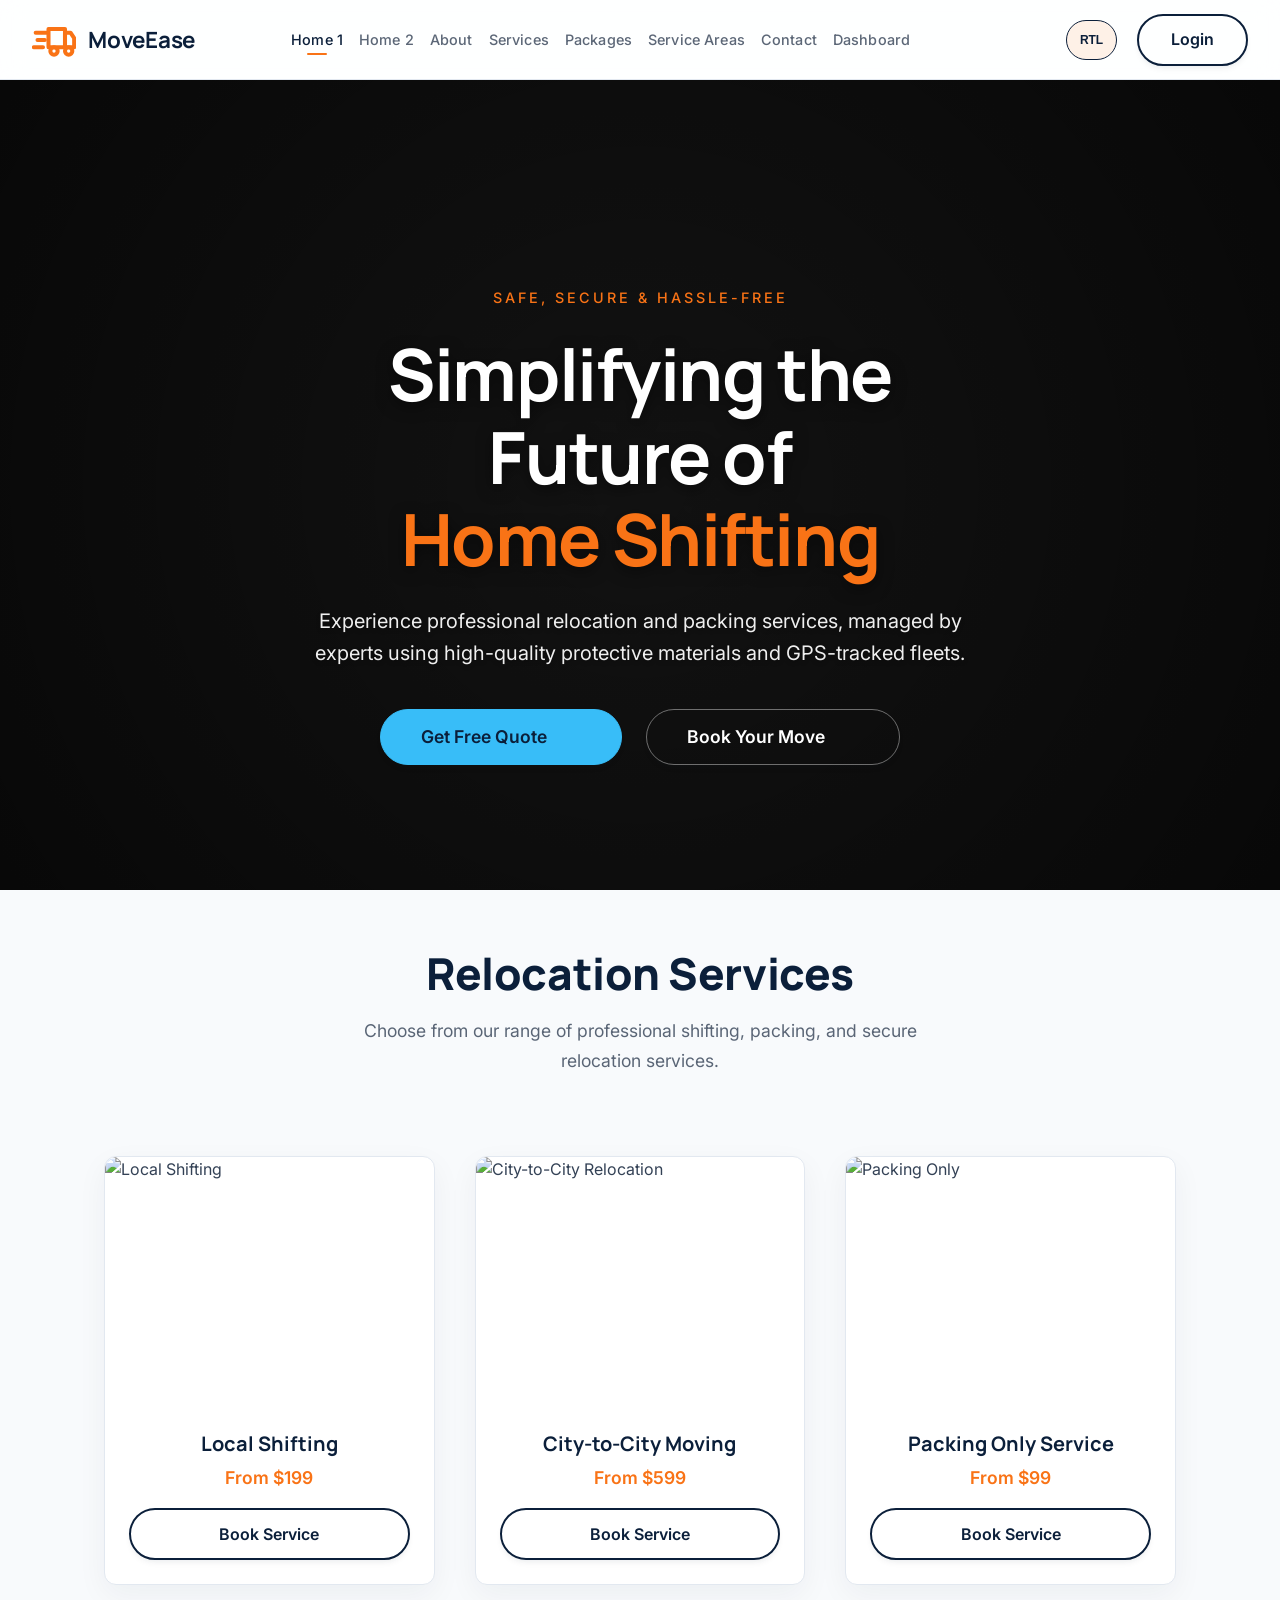
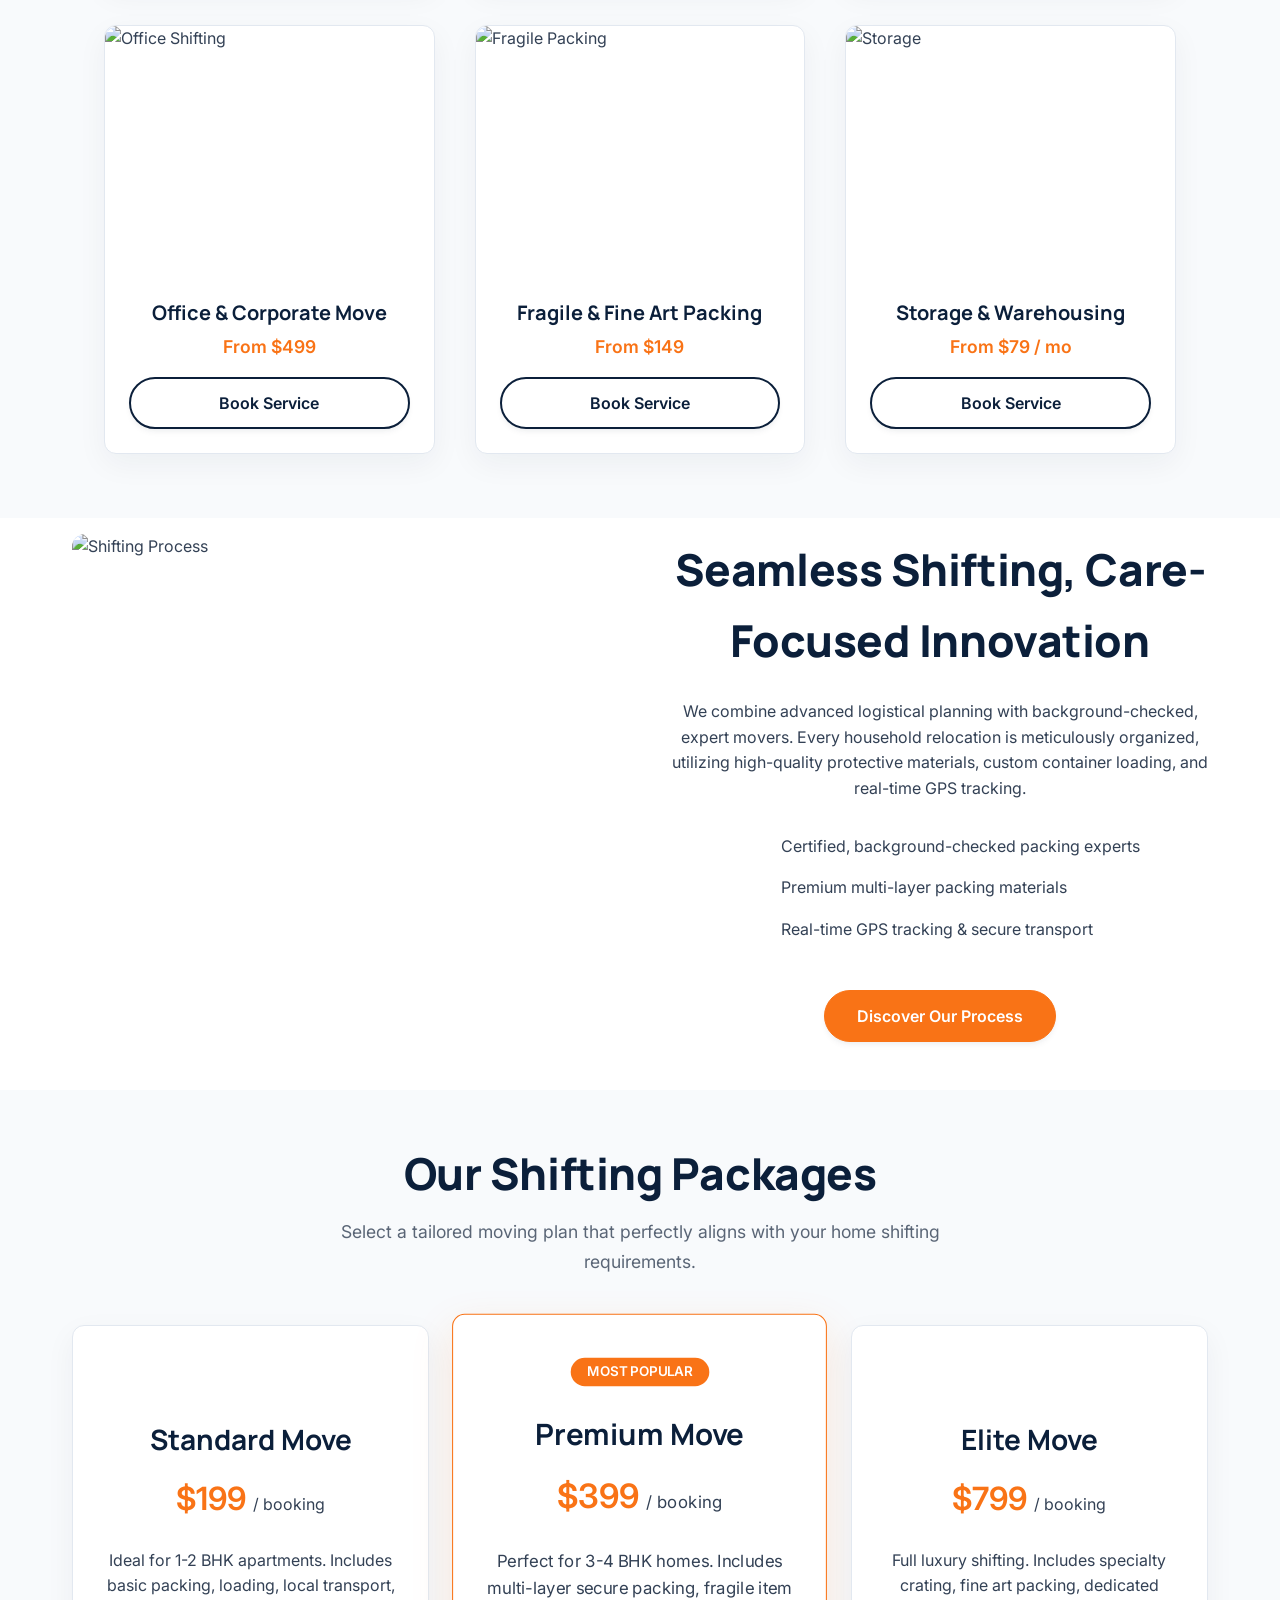
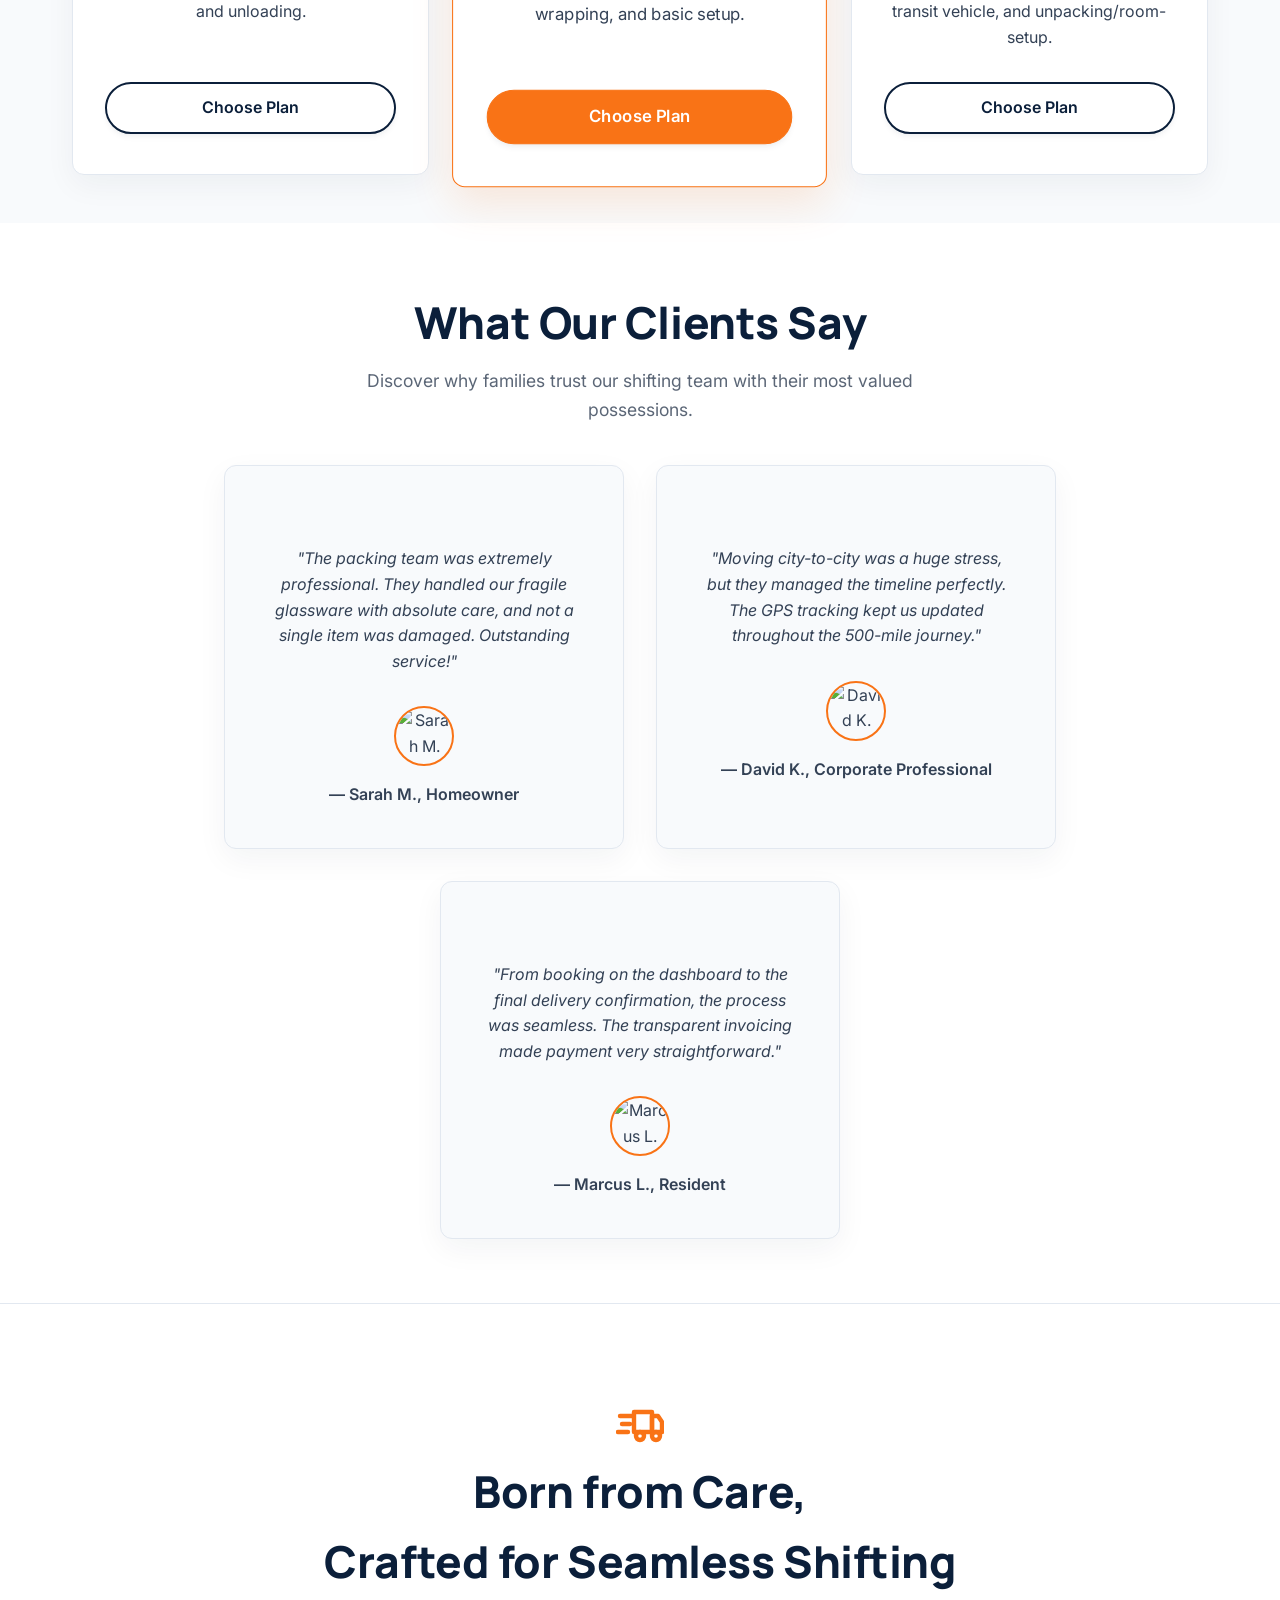
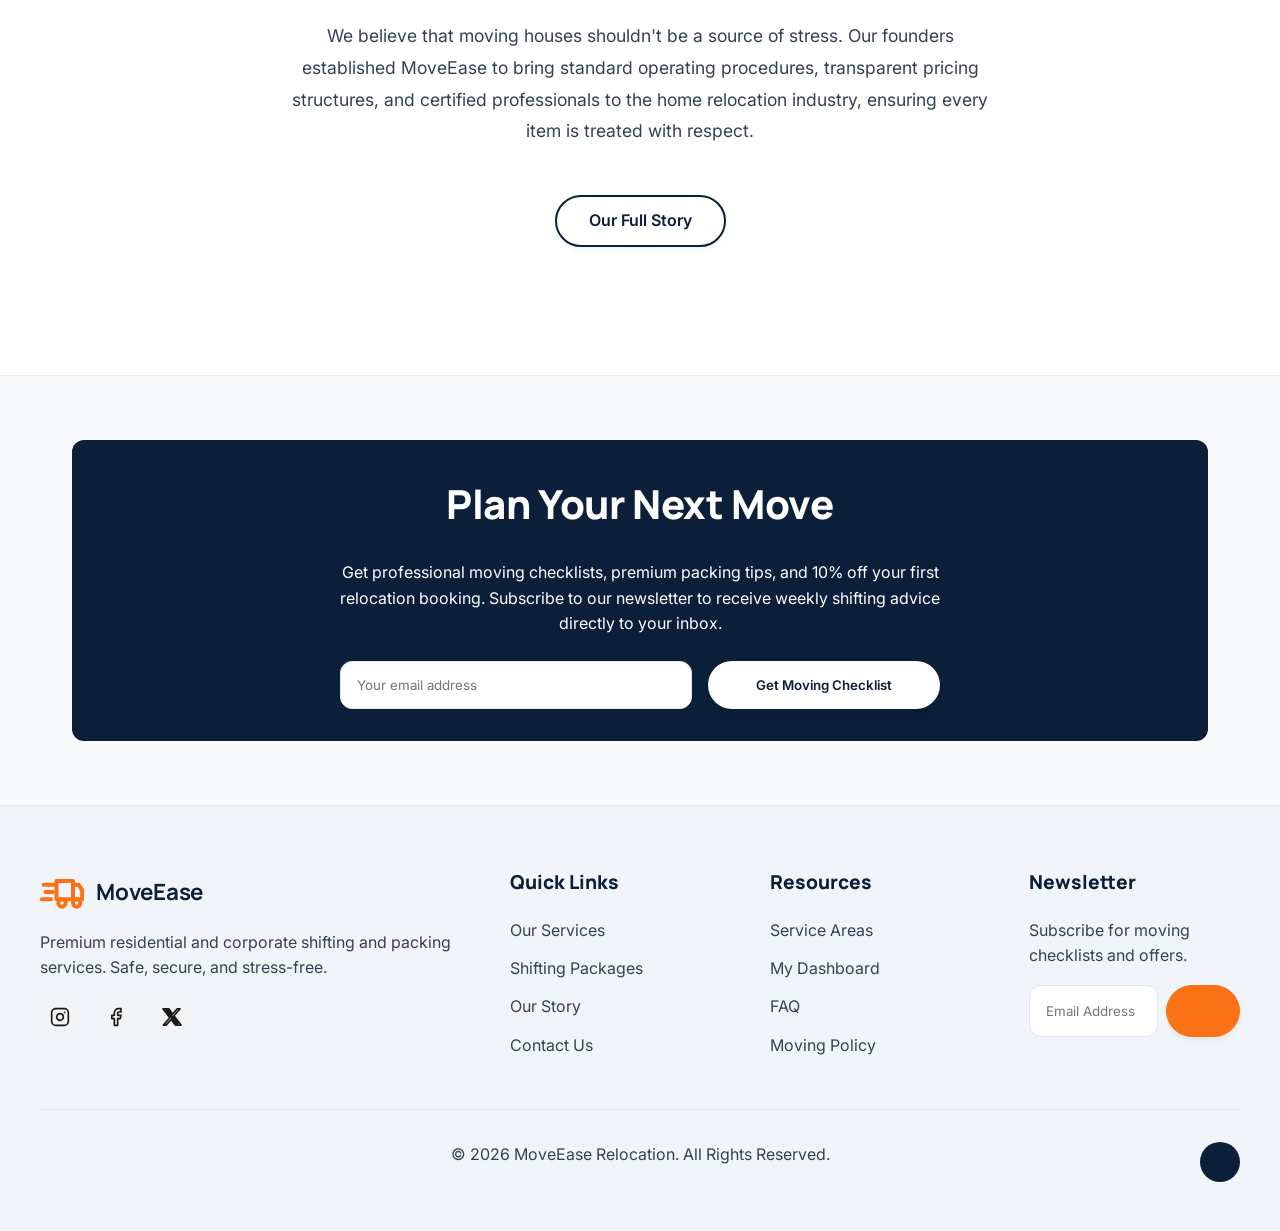
==== commit 18e87b7f: "Optimize responsive layout, fix mobile UI overlaps, dark mode icon visibility, and update hero backg" ====
--- a/index.html
+++ b/index.html
@@ -63,7 +63,7 @@
   <main>
     <!-- Section 1: Hero -->
     <section class="hero-1">
-      <div class="hero-1-bg" style="background-image: url('https://images.unsplash.com/photo-1603796846097-bee99e4a60c9?q=80&w=1920&auto=format&fit=crop');"></div>
+      <div class="hero-1-bg" style="background-image: url('https://encrypted-tbn0.gstatic.com/images?q=tbn:ANd9GcQaybvTGHpVL2s3H-FzmVdOZJPHhY_nLheG_qKwF17GToqNafkvQb4rwQM&s=10');"></div>
       <div class="hero-1-overlay"></div>
       <div class="container hero-container-centered">
         <div class="hero-1-content fade-in-up">
@@ -85,7 +85,7 @@
       <div class="product-grid">
         <div class="product-card fade-in">
           <div class="product-img">
-            <img src="https://images.unsplash.com/photo-1584622650111-993a426fbf0a?q=80&w=600&auto=format&fit=crop"
+            <img src="https://5.imimg.com/data5/SELLER/Default/2023/6/315339915/AI/TT/LS/39059598/domestic-packing-and-moving-services-500x500.jpg"
               alt="Local Shifting">
           </div>
           <div class="product-info">
@@ -96,7 +96,7 @@
         </div>
         <div class="product-card fade-in" style="transition-delay: 0.1s;">
           <div class="product-img">
-            <img src="https://images.unsplash.com/photo-1601584115197-04ecc0da31d7?q=80&w=600&auto=format&fit=crop" alt="City-to-City Relocation">
+            <img src="https://encrypted-tbn0.gstatic.com/images?q=tbn:ANd9GcSOUYtBFOLmcvr2j64jMj5ibs5b3GpnL3CIyXwXbKHpNQ&s" alt="City-to-City Relocation">
           </div>
           <div class="product-info">
             <h3 class="product-title">City-to-City Moving</h3>
@@ -106,7 +106,7 @@
         </div>
         <div class="product-card fade-in" style="transition-delay: 0.2s;">
           <div class="product-img">
-            <img src="https://images.unsplash.com/photo-1524758631624-e2822e304c36?q=80&w=600&auto=format&fit=crop"
+            <img src="https://encrypted-tbn0.gstatic.com/images?q=tbn:ANd9GcTgv6nBph-UPJlCTEF6kFrnMXo8v2DBLhXrsGpDVYFlT70FOkG3KUAN-qA&s=10"
               alt="Packing Only">
           </div>
           <div class="product-info">
@@ -117,7 +117,7 @@
         </div>
         <div class="product-card fade-in" style="transition-delay: 0.3s;">
           <div class="product-img">
-            <img src="https://images.unsplash.com/photo-1497215728101-856f4ea42174?q=80&w=600&auto=format&fit=crop"
+            <img src="https://encrypted-tbn0.gstatic.com/images?q=tbn:ANd9GcQFIhUPrXVOZnnrpKeSEk_6VJ5l8AkmB0JH1eGbyiomMMLMtNwcqXOXq39r&s=10"
               alt="Office Shifting">
           </div>
           <div class="product-info">
@@ -128,7 +128,7 @@
         </div>
         <div class="product-card fade-in" style="transition-delay: 0.4s;">
           <div class="product-img">
-            <img src="https://images.unsplash.com/photo-1513151233558-d860c5398176?q=80&w=600&auto=format&fit=crop"
+            <img src="https://encrypted-tbn0.gstatic.com/images?q=tbn:ANd9GcTthctSstFVNBrL0DMCZiUvnlFilvv2gaXinJP420tkOg&s=10"
               alt="Fragile Packing">
           </div>
           <div class="product-info">
@@ -139,7 +139,7 @@
         </div>
         <div class="product-card fade-in" style="transition-delay: 0.5s;">
           <div class="product-img">
-            <img src="https://images.unsplash.com/photo-1586528116311-ad8dd3c8310d?q=80&w=600&auto=format&fit=crop" alt="Storage">
+            <img src="https://encrypted-tbn0.gstatic.com/images?q=tbn:ANd9GcSb_yj3dAI5D9iv6mh0o05bUgbILxI07uRtFivcnxPUpA&s=10" alt="Storage">
           </div>
           <div class="product-info">
             <h3 class="product-title">Storage & Warehousing</h3>
@@ -233,6 +233,7 @@
                 data-lucide="star" fill="currentColor"></i>
             </div>
             <p class="mb-4" style="font-style:italic;">"The packing team was extremely professional. They handled our fragile glassware with absolute care, and not a single item was damaged. Outstanding service!"</p>
+            <img src="https://images.unsplash.com/photo-1494790108377-be9c29b29330?q=80&w=150&auto=format&fit=crop" alt="Sarah M." style="width: 60px; height: 60px; border-radius: 50%; object-fit: cover; margin: 0 auto 1rem; border: 2px solid var(--secondary-color); display: block;">
             <p style="font-weight:600;">— Sarah M., Homeowner</p>
           </div>
           <div class="testimonial-card fade-in text-center"
@@ -244,6 +245,7 @@
                 data-lucide="star" fill="currentColor"></i>
             </div>
             <p class="mb-4" style="font-style:italic;">"Moving city-to-city was a huge stress, but they managed the timeline perfectly. The GPS tracking kept us updated throughout the 500-mile journey."</p>
+            <img src="https://images.unsplash.com/photo-1500648767791-00dcc994a43e?q=80&w=150&auto=format&fit=crop" alt="David K." style="width: 60px; height: 60px; border-radius: 50%; object-fit: cover; margin: 0 auto 1rem; border: 2px solid var(--secondary-color); display: block;">
             <p style="font-weight:600;">— David K., Corporate Professional</p>
           </div>
           <div class="testimonial-card fade-in text-center"
@@ -255,9 +257,29 @@
                 data-lucide="star" fill="currentColor"></i>
             </div>
             <p class="mb-4" style="font-style:italic;">"From booking on the dashboard to the final delivery confirmation, the process was seamless. The transparent invoicing made payment very straightforward."</p>
+            <img src="https://images.unsplash.com/photo-1472099645785-5658abf4ff4e?q=80&w=150&auto=format&fit=crop" alt="Marcus L." style="width: 60px; height: 60px; border-radius: 50%; object-fit: cover; margin: 0 auto 1rem; border: 2px solid var(--secondary-color); display: block;">
             <p style="font-weight:600;">— Marcus L., Resident</p>
           </div>
         </div>
+      </div>
+    </section>
+
+    <!-- Section 5.5: Brand Story -->
+    <section
+      style="background:var(--card-bg); border-top:1px solid var(--border-color); border-bottom:1px solid var(--border-color); padding: 6rem 0 4rem 0;">
+      <div class="container" style="text-align:center;">
+        <svg width="48" height="48" viewBox="0 0 24 24" fill="none" stroke="var(--secondary-color)" stroke-width="2.2"
+          stroke-linecap="round" stroke-linejoin="round" class="fade-in mb-3" style="margin:0 auto;">
+          <path d="M2 8h6M3 12h4M1 16h5" />
+          <path d="M9 6h9v10H9z" />
+          <path d="M18 8h3l2 3v5h-5z" />
+          <circle cx="12" cy="18" r="2" />
+          <circle cx="20" cy="18" r="2" />
+        </svg>
+        <h2 class="section-title fade-in">Born from Care,<br>Crafted for Seamless Shifting</h2>
+        <p style="max-width:700px; margin:0 auto; font-size:1.1rem; line-height:1.8;" class="fade-in">We believe that moving houses shouldn't be a source of stress. Our founders established MoveEase to bring standard operating procedures, transparent pricing structures, and certified professionals to the home relocation industry, ensuring every item is treated with respect.</p>
+        <a href="about.html" class="btn btn-secondary fade-in"
+          style="margin-top:3rem; margin-bottom:4rem; display:inline-flex;">Our Full Story</a>
       </div>
     </section>
 
@@ -267,11 +289,10 @@
         style="background:var(--primary-color); color:#fff; padding:2rem; border-radius:var(--border-radius); text-align:center; position:relative; overflow:hidden;"
         class="fade-in">
         <div style="position:relative; z-index:2; max-width:600px; margin:0 auto;">
-          <h2 class="mb-3" style="font-family:var(--font-heading); font-size:2.5rem;">Plan Your Next Move</h2>
-          <p class="mb-4">Get professional moving checklists, premium packing tips, and 10% off your first relocation booking.</p>
-          <form style="display:flex; gap:1rem; flex-wrap:wrap; justify-content:center;">
-            <input type="email" placeholder="Your email address" class="form-input" style="flex:1; min-width:250px;"
-              required>
+          <h2 class="newsletter-heading mb-3" style="font-family:var(--font-heading);">Plan Your Next Move</h2>
+          <p class="mb-4" style="max-width:650px; margin:0 auto 1.5rem; line-height:1.6;">Get professional moving checklists, premium packing tips, and 10% off your first relocation booking. Subscribe to our newsletter to receive weekly shifting advice directly to your inbox.</p>
+          <form class="newsletter-form">
+            <input type="email" placeholder="Your email address" class="form-input" style="margin-bottom:0;" required>
             <button class="btn btn-secondary"
               style="background:#fff; color:var(--primary-color); border:none;">Get Moving Checklist</button>
           </form>
@@ -291,7 +312,7 @@
           <span class="logo-text">MoveEase</span>
         </a>
         <p>Premium residential and corporate shifting and packing services. Safe, secure, and stress-free.</p>
-        <div class="social-icons">
+                <div class="social-icons">
           <a href="#" class="social-icon">
             <svg viewBox="0 0 24 24">
               <rect x="2" y="2" width="20" height="20" rx="5" ry="5"></rect>
@@ -305,10 +326,8 @@
             </svg>
           </a>
           <a href="#" class="social-icon">
-            <svg viewBox="0 0 24 24">
-              <path
-                d="M22 4s-.7 2.1-2 3.4c1.6 10-9.4 17.3-18 11.6 2.2.1 4.4-.6 6-2C3 15.5.5 9.6 3 5c2.2 2.6 5.6 4.1 9 4-.9-4.2 4-6.6 7-3.8 1.1 0 3-1.2 3-1.2z">
-              </path>
+            <svg viewBox="0 0 24 24" fill="currentColor" stroke="none">
+              <path d="M18.244 2.25h3.308l-7.227 8.26 8.502 11.24H16.17l-5.214-6.817L4.99 21.75H1.68l7.73-8.835L1.254 2.25H8.08l4.713 6.231zm-1.161 17.52h1.833L7.084 4.126H5.117z"/>
             </svg>
           </a>
         </div>
--- a/style.css
+++ b/style.css
@@ -14,7 +14,7 @@
   --card-bg: #FFFFFF;
   --border-color: #E2E8F0;
   --input-bg: #FFFFFF;
-  --footer-bg: #0B1F3A;
+  --footer-bg: #F1F5F9;
   --glass-bg: rgba(255, 255, 255, 0.85);
 
   /* Typography */
@@ -256,7 +256,7 @@
 
 [data-theme="dark"] .btn-secondary {
   color: #ffffff;
-  border-color: var(--border-color);
+  border-color: rgba(255, 255, 255, 0.45);
 }
 
 .btn-secondary:hover {
@@ -334,7 +334,7 @@
 .logo-icon-svg {
   width: 44px;
   height: 44px;
-  color: var(--primary-color);
+  color: var(--secondary-color);
   transition: transform 0.3s cubic-bezier(0.34, 1.56, 0.64, 1), color 0.3s ease;
 }
 
@@ -344,7 +344,7 @@
 }
 
 [data-theme="dark"] .logo-icon-svg {
-  color: #ffffff;
+  color: var(--secondary-color);
 }
 
 .logo-text {
@@ -362,11 +362,11 @@
 
 .logo:hover .logo-icon-svg {
   transform: scale(1.1) rotate(-5deg);
-  color: var(--secondary-color);
+  color: var(--primary-color);
 }
 
 [data-theme="dark"] .logo:hover .logo-icon-svg {
-  color: #fff;
+  color: #ffffff;
 }
 
 .logo:hover .logo-text {
@@ -374,7 +374,7 @@
 }
 
 [data-theme="dark"] .logo:hover .logo-text {
-  color: #fff !important;
+  color: var(--secondary-color) !important;
 }
 
 .nav-menu {
@@ -668,13 +668,13 @@
   .mobile-nav-links {
     display: flex;
     flex-direction: column;
-    gap: 2rem;
-    margin-bottom: 4rem;
+    gap: 1.1rem;
+    margin-bottom: 3rem;
     align-items: center;
   }
 
   .mobile-nav-links a {
-    font-size: 2rem;
+    font-size: 1.25rem;
     font-family: var(--font-heading);
     font-weight: 600;
     transition: var(--transition);
@@ -842,6 +842,13 @@
   transform: translateY(-3px);
 }
 
+@media (max-width: 1024px) {
+  .footer-grid {
+    grid-template-columns: repeat(2, 1fr);
+    gap: 2.5rem;
+  }
+}
+
 @media (max-width: 768px) {
   .footer-grid {
     grid-template-columns: 1fr;
@@ -908,7 +915,7 @@
   left: 0;
   width: 100%;
   height: 100%;
-  z-index: 0;
+  z-index: 2;
   background: radial-gradient(circle at center, rgba(0,0,0,0.3) 0%, rgba(0,0,0,0.7) 100%);
 }
 
@@ -1018,6 +1025,12 @@
     grid-template-columns: repeat(2, 1fr);
     gap: 2rem;
     padding: 2.5rem 1.5rem;
+  }
+
+  .product-grid .product-card:nth-child(odd):last-child {
+    grid-column: span 2;
+    justify-self: center;
+    max-width: calc(50% - 1rem);
   }
 }
 
@@ -1371,11 +1384,11 @@
   left: 0;
   width: 100%;
   height: 100%;
-  background-image: linear-gradient(rgba(0, 0, 0, 0.4), rgba(0, 0, 0, 0.6)), url('artisanal_vegan_cheese_hero.png');
+  background-image: linear-gradient(rgba(0, 0, 0, 0.4), rgba(0, 0, 0, 0.6)), url('hero-image.png');
   background-size: cover;
   background-position: center;
   background-repeat: no-repeat;
-  z-index: 0;
+  z-index: 1;
   transform: scale(1.05);
   animation: bgPan 30s ease-in-out infinite alternate;
 }
@@ -1605,4 +1618,86 @@
   .section-title {
     font-size: 2rem !important;
   }
+}
+
+/* Hero section quotes button color override */
+.hero-1-actions .btn-primary,
+.hero-2-actions .btn-primary {
+  background-color: var(--accent-color) !important;
+  border-color: var(--accent-color) !important;
+  color: var(--primary-color) !important;
+}
+
+.hero-1-actions .btn-primary:hover,
+.hero-2-actions .btn-primary:hover {
+  background-color: #0ea5e9 !important;
+  border-color: #0ea5e9 !important;
+  color: var(--primary-color) !important;
+  box-shadow: 0 10px 15px -3px rgba(56, 189, 248, 0.3), 0 4px 6px -2px rgba(56, 189, 248, 0.15) !important;
+}
+
+/* Dark theme auth page link visibility overrides */
+[data-theme="dark"] .auth-card a:not(.logo) {
+  color: var(--secondary-color) !important;
+}
+[data-theme="dark"] .auth-card a:not(.logo):hover {
+  color: var(--secondary-hover) !important;
+  text-decoration: underline !important;
+}
+
+/* Newsletter Section Responsive Layout */
+.newsletter-heading {
+  font-size: 2.5rem;
+}
+
+.newsletter-form {
+  display: flex;
+  gap: 1rem;
+  justify-content: center;
+  align-items: center;
+  width: 100%;
+}
+
+.newsletter-form .form-input {
+  flex: 1;
+  min-width: 280px;
+  height: 48px;
+}
+
+.newsletter-form .btn {
+  height: 48px;
+  padding: 0 3rem !important;
+  display: flex;
+  align-items: center;
+  justify-content: center;
+  white-space: nowrap;
+}
+
+@media (max-width: 768px) {
+  .newsletter-heading {
+    font-size: 1.8rem !important;
+  }
+  
+  .newsletter-form {
+    flex-direction: column;
+    gap: 0.8rem;
+  }
+  
+  .newsletter-form .form-input,
+  .newsletter-form .btn {
+    width: 100% !important;
+    max-width: 100%;
+    min-width: 0;
+  }
+
+  .auth-toggles {
+    position: absolute !important;
+    top: 1.5rem !important;
+    right: 1.5rem !important;
+  }
+  
+  .auth-page {
+    padding-top: 5rem !important;
+    align-items: flex-start !important;
+  }
 }
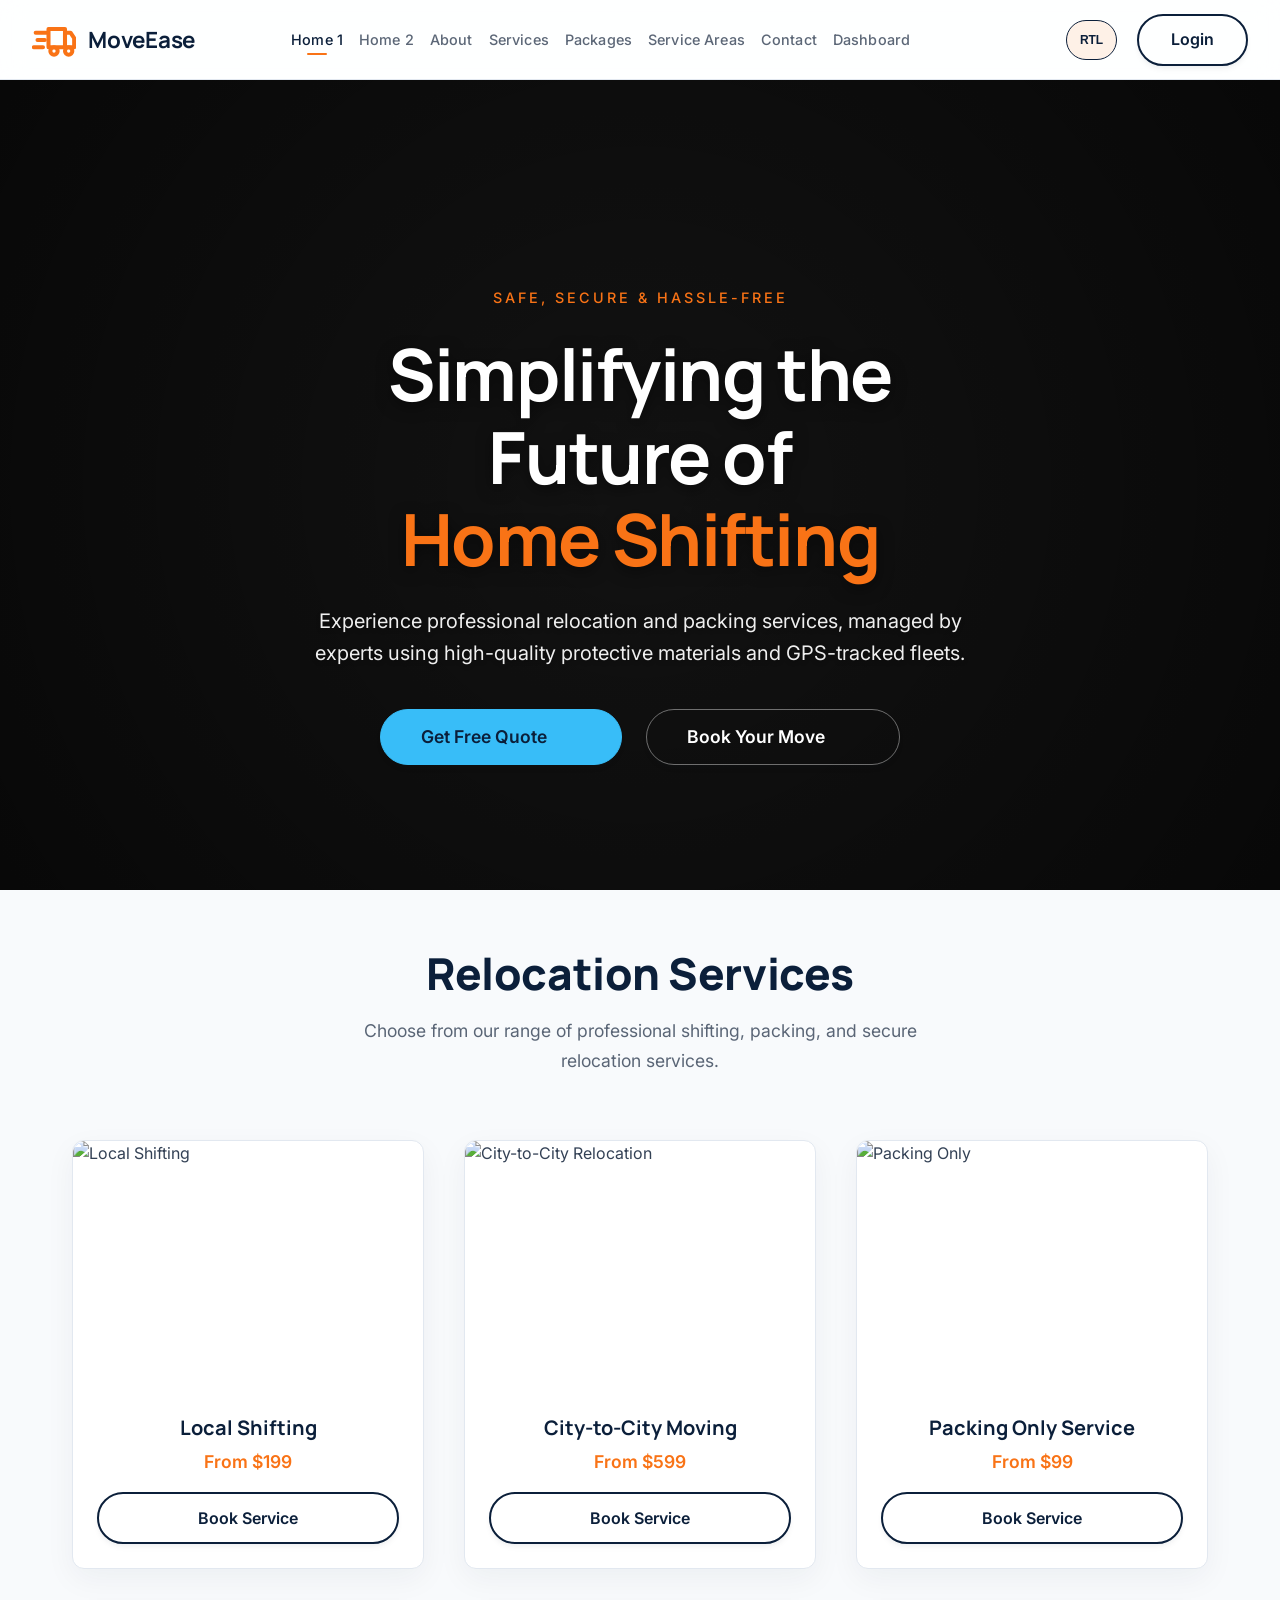
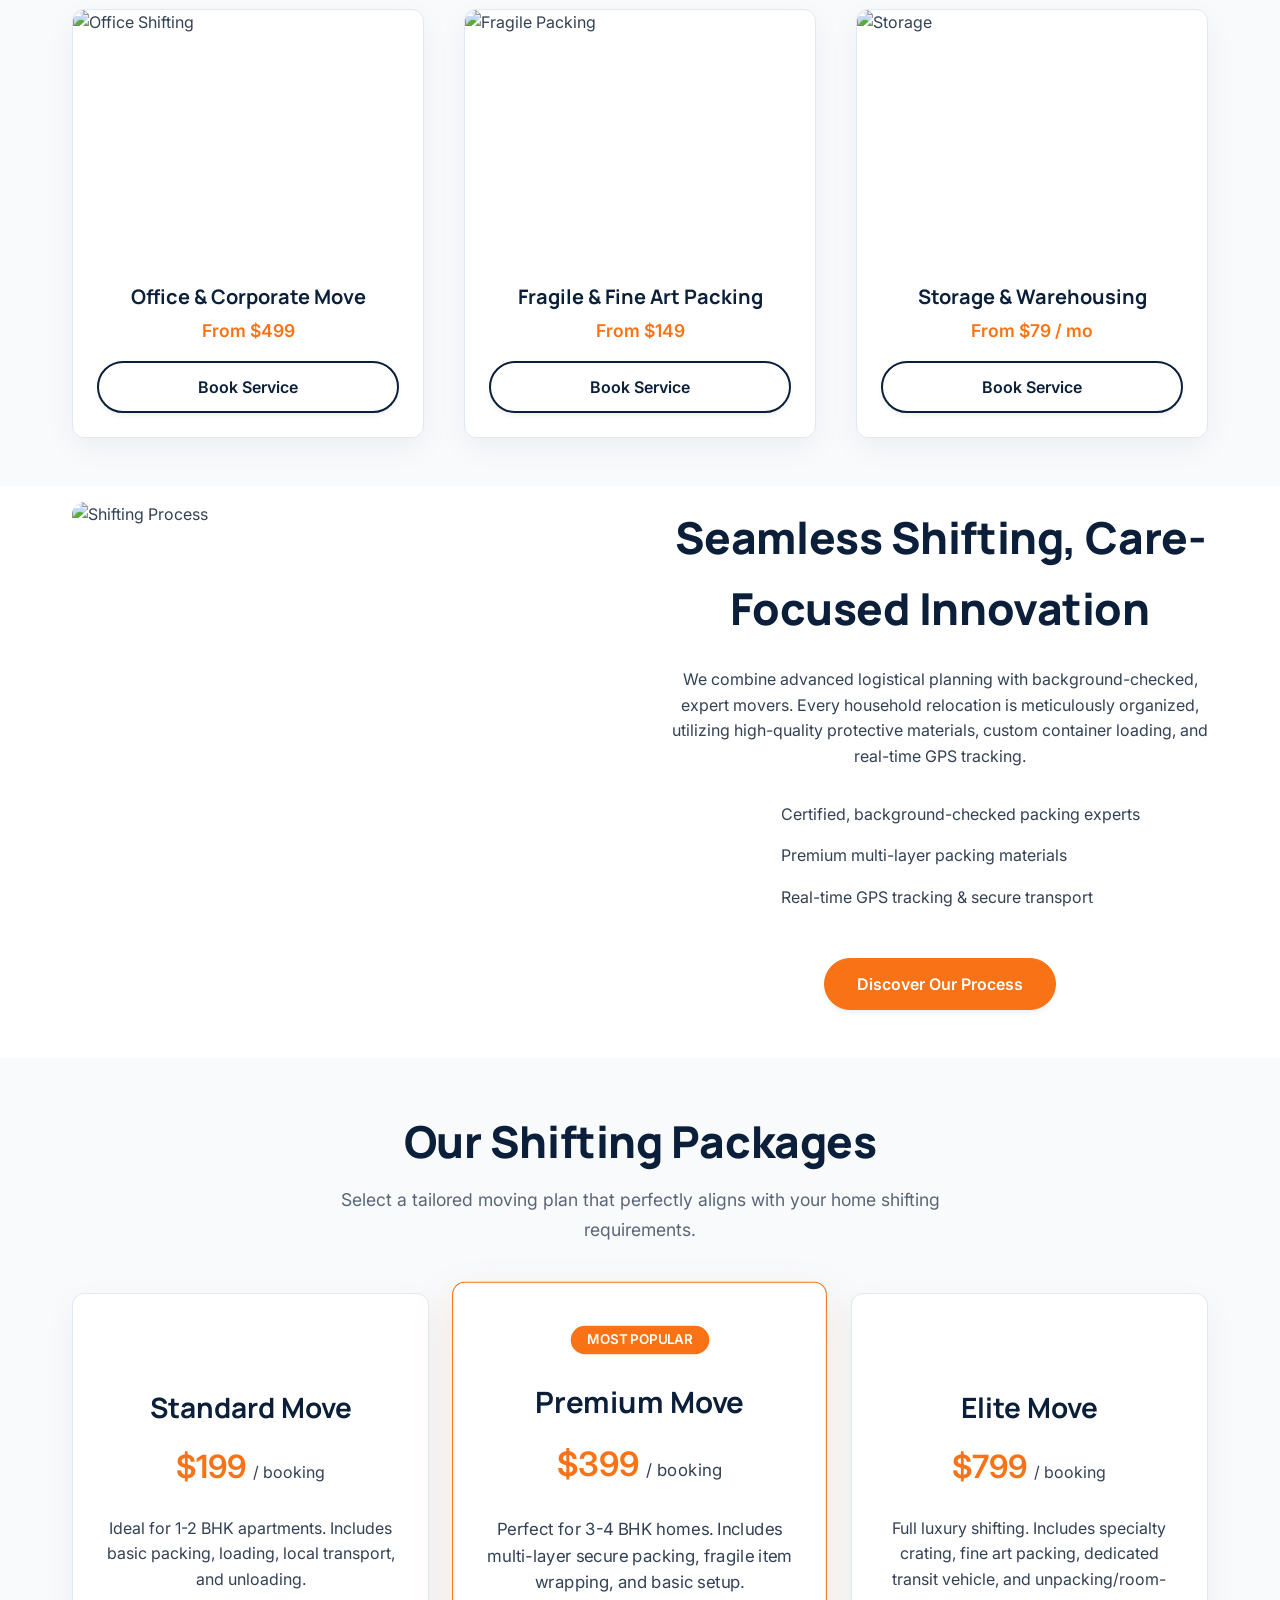
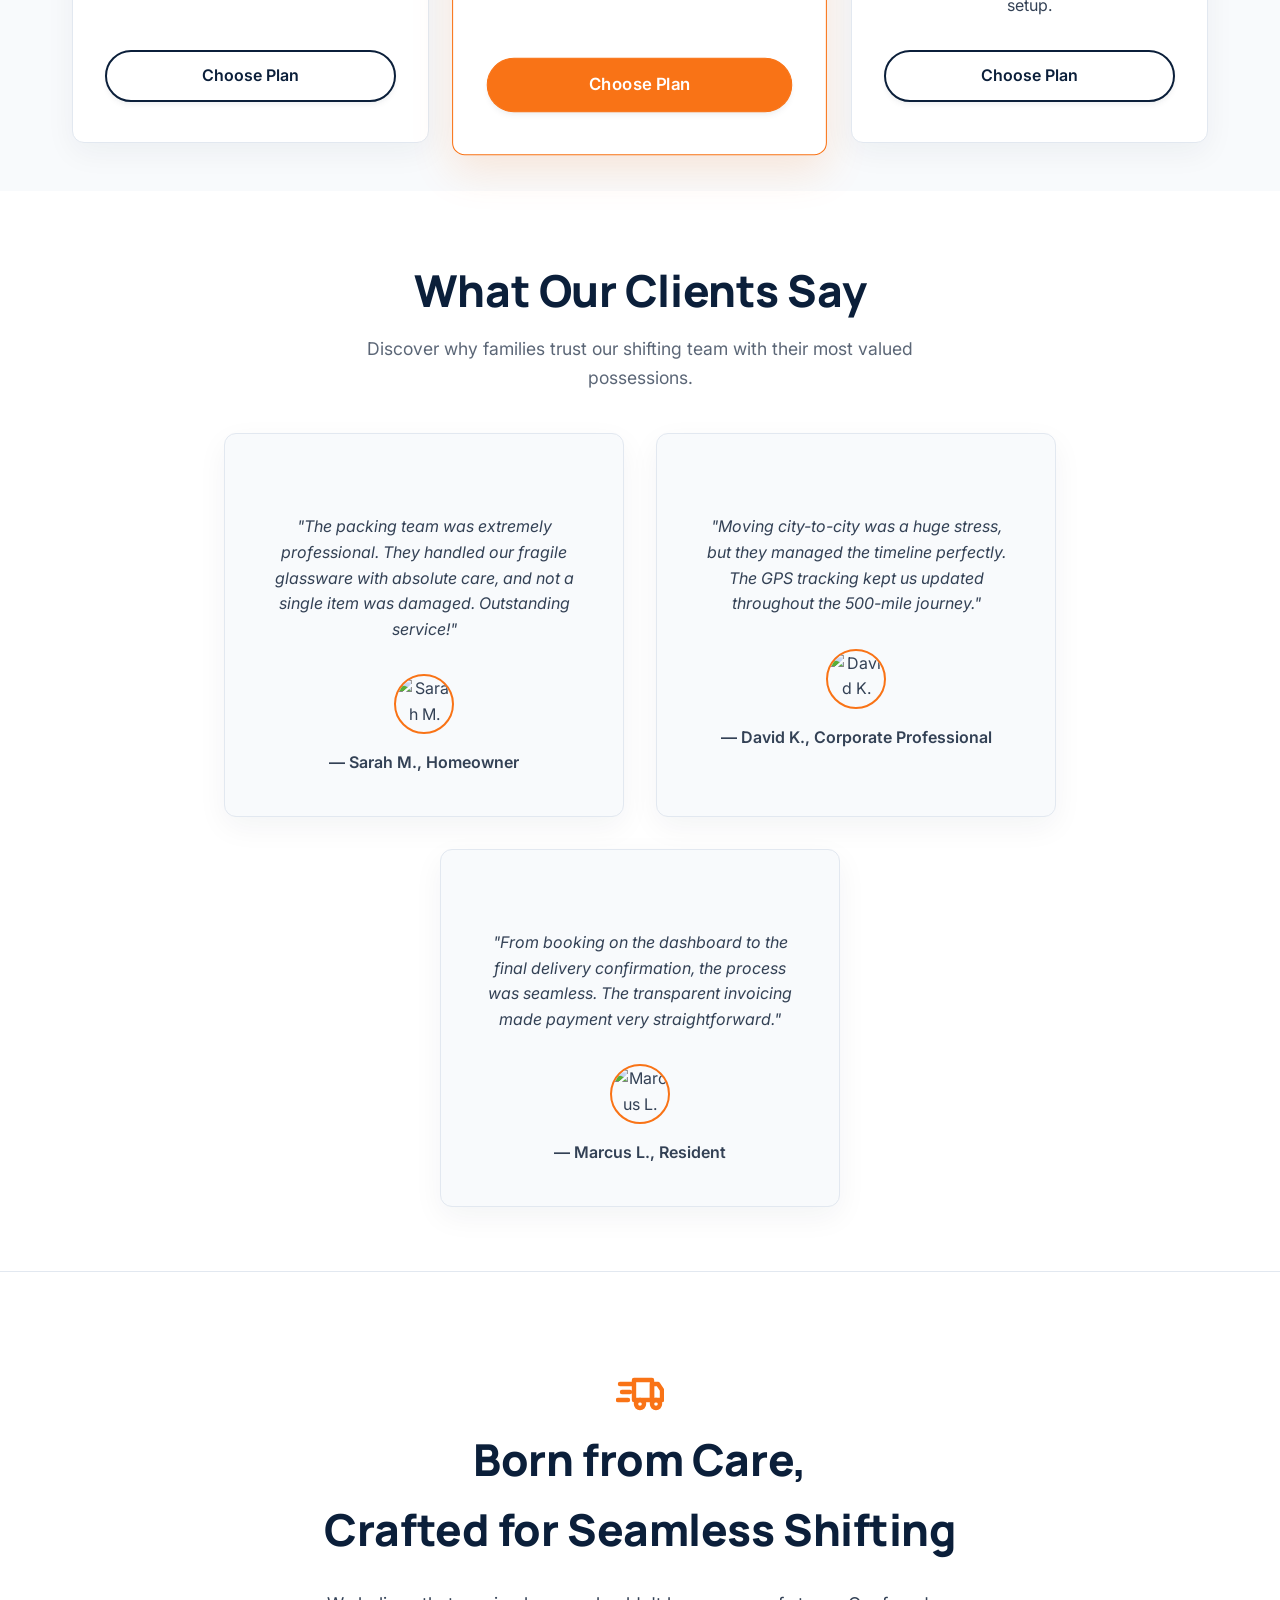
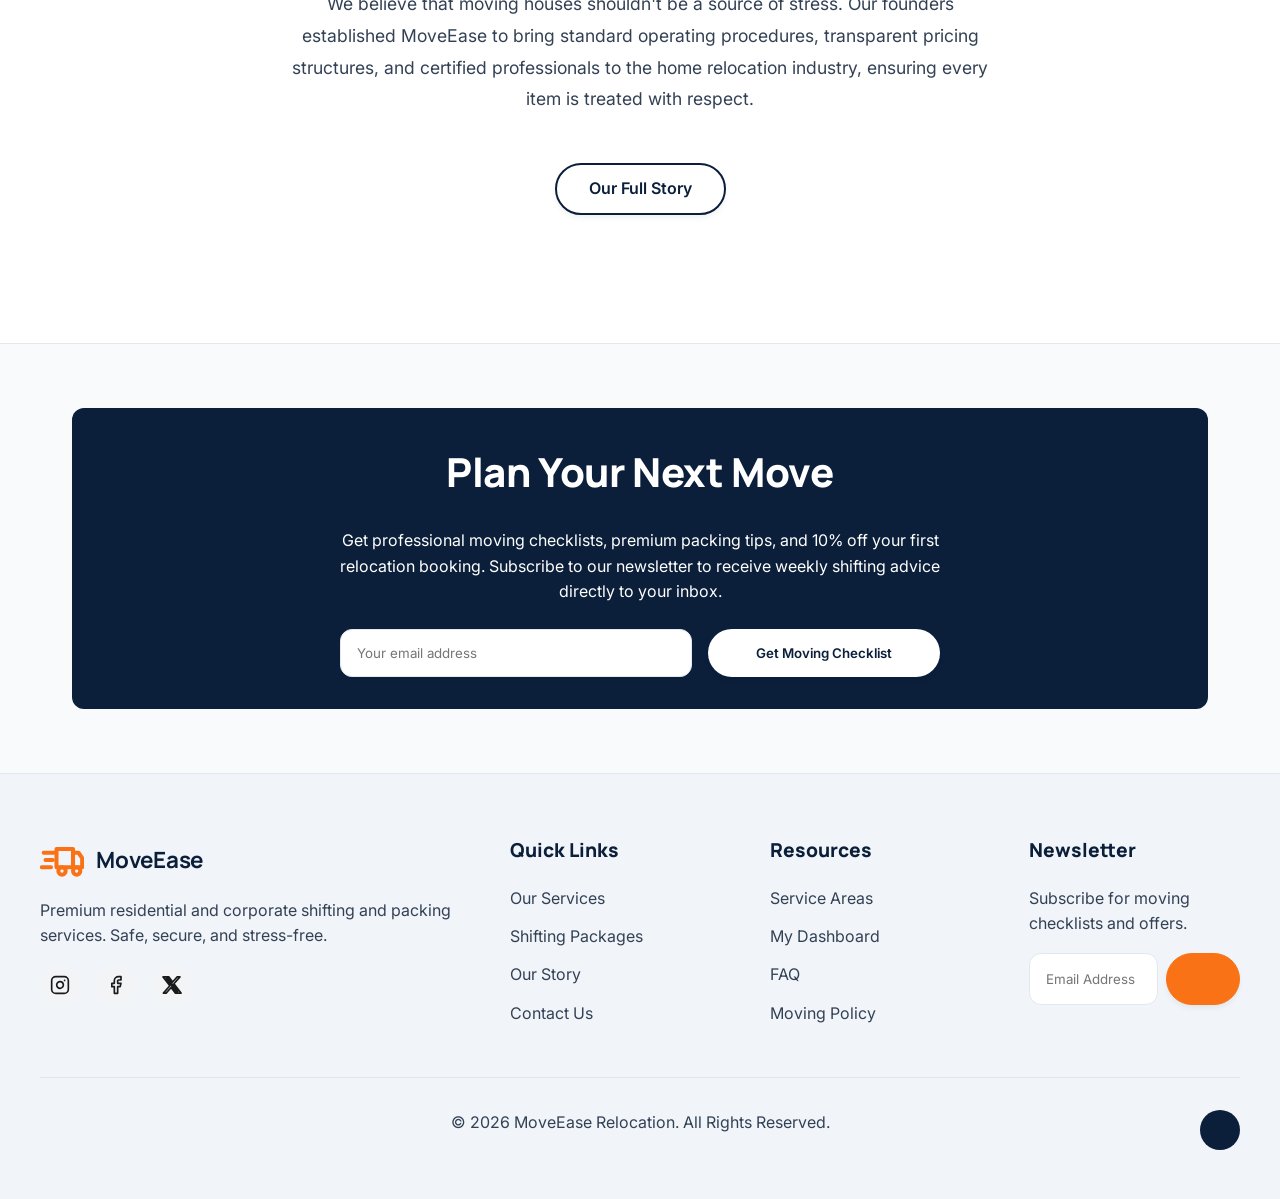
==== commit 24550c5a: "Refine responsive layouts, header controls, and signup form checkbox styling" ====
--- a/index.html
+++ b/index.html
@@ -56,6 +56,10 @@
       <a href="collections.html">Service Areas</a>
       <a href="contact.html">Contact</a>
       <a href="dashboard.html">Dashboard</a>
+      <div class="mobile-menu-toggles">
+        <button class="icon-btn" id="mobile-theme-toggle" title="Toggle Dark/Light Mode"><i data-lucide="moon"></i></button>
+        <button class="icon-btn rtl-toggle-btn" id="mobile-rtl-toggle" title="Toggle RTL Alignment">RTL</button>
+      </div>
       <a href="login.html" class="mobile-login-btn">Login</a>
     </div>
   </div>
--- a/style.css
+++ b/style.css
@@ -137,6 +137,13 @@
 [data-theme="dark"] h5,
 [data-theme="dark"] h6 {
   color: #ffffff;
+}
+
+/* Card Hover Heading Text Visibility Fix for Light Mode */
+.card:hover h1, .card:hover h2, .card:hover h3, .card:hover h4, .card:hover h5, .card:hover h6,
+.flavor-profile-card:hover h1, .flavor-profile-card:hover h2, .flavor-profile-card:hover h3, .flavor-profile-card:hover h4, .flavor-profile-card:hover h5, .flavor-profile-card:hover h6,
+.dash-box:hover h1, .dash-box:hover h2, .dash-box:hover h3, .dash-box:hover h4, .dash-box:hover h5, .dash-box:hover h6 {
+  color: #ffffff !important;
 }
 
 h3 {
@@ -571,30 +578,19 @@
     display: none !important;
   }
 
+  .header-actions #theme-toggle,
+  .header-actions #rtl-toggle,
+  .nav-actions #theme-toggle,
+  .nav-actions #rtl-toggle {
+    display: none !important;
+  }
+
   .header-actions {
     display: flex !important;
     align-items: center;
     gap: 8px;
     margin-left: auto;
     margin-right: 8px;
-  }
-
-  .header-actions .icon-btn {
-    width: 36px;
-    height: 36px;
-    padding: 0;
-    display: flex;
-    align-items: center;
-    justify-content: center;
-  }
-
-  .header-actions .rtl-toggle-btn {
-    width: auto !important;
-    min-width: 44px;
-    height: 36px !important;
-    padding: 0 8px !important;
-    font-size: 0.7rem !important;
-    margin: 0;
   }
 
   .section-title {
@@ -699,6 +695,36 @@
     font-weight: 700;
   }
 
+  .mobile-menu-toggles {
+    display: flex !important;
+    align-items: center;
+    justify-content: center;
+    gap: 1rem;
+    margin: 1.2rem 0;
+    width: 100%;
+  }
+
+  .mobile-menu-toggles .icon-btn {
+    width: 44px;
+    height: 44px;
+    border: 1px solid var(--border-color);
+    background: var(--card-bg);
+    color: var(--text-color);
+    border-radius: 50%;
+    display: flex;
+    align-items: center;
+    justify-content: center;
+  }
+
+  .mobile-menu-toggles .rtl-toggle-btn {
+    width: auto !important;
+    height: 44px !important;
+    padding: 0 1.25rem !important;
+    border-radius: 25px !important;
+    font-size: 0.85rem !important;
+    font-weight: 700 !important;
+  }
+
   .mobile-menu-overlay.open .mobile-nav-links a {
     opacity: 1;
     transform: translateY(0);
@@ -946,18 +972,26 @@
   animation: fadeInUp 0.8s ease forwards;
 }
 
-.hero-1-title {
-  font-size: clamp(2.5rem, 8vw, 5rem);
+.hero-1-title,
+.hero-2-title,
+.page-hero-title {
+  font-size: clamp(2.5rem, 8vw, 4.5rem);
   margin-bottom: 1.5rem;
   line-height: 1.1;
   font-weight: 700;
+  font-style: normal;
+  font-family: var(--font-heading);
+  color: #ffffff !important;
   text-shadow: 0 10px 30px rgba(0, 0, 0, 0.5);
   opacity: 0;
   animation: fadeInUp 0.8s ease 0.2s forwards;
 }
 
-.hero-1-title .text-accent {
-  color: var(--secondary-color);
+.hero-1-title .text-accent,
+.hero-2-title .text-accent,
+.page-hero-title .text-accent,
+.text-accent {
+  color: var(--secondary-color) !important;
   font-family: var(--font-heading);
 }
 
@@ -1017,28 +1051,38 @@
   gap: 2.5rem;
   max-width: var(--container-width);
   margin: 0 auto;
-  padding: 3rem 2rem;
-}
-
-@media (max-width: 1100px) {
+  padding: 2rem 0;
+}
+
+@media (min-width: 641px) and (max-width: 1100px) {
   .product-grid {
-    grid-template-columns: repeat(2, 1fr);
-    gap: 2rem;
-    padding: 2.5rem 1.5rem;
+    grid-template-columns: repeat(2, 1fr) !important;
+    gap: 2rem !important;
+    padding: 1.5rem 0 !important;
   }
 
   .product-grid .product-card:nth-child(odd):last-child {
-    grid-column: span 2;
-    justify-self: center;
-    max-width: calc(50% - 1rem);
-  }
-}
-
-@media (max-width: 768px) {
+    grid-column: span 2 !important;
+    justify-self: center !important;
+    width: calc(50% - 1rem) !important;
+    max-width: calc(50% - 1rem) !important;
+    margin: 0 auto !important;
+  }
+}
+
+@media (max-width: 640px) {
   .product-grid {
-    grid-template-columns: 1fr;
-    gap: 1.5rem;
-    padding: 2rem 1.25rem;
+    grid-template-columns: 1fr !important;
+    gap: 1.5rem !important;
+    padding: 1.25rem 0 !important;
+    width: 100% !important;
+  }
+
+  .product-grid .product-card,
+  .product-grid .product-card:nth-child(odd):last-child {
+    grid-column: auto !important;
+    width: 100% !important;
+    max-width: 100% !important;
   }
 }
 
@@ -1127,6 +1171,21 @@
   outline: none;
   border-color: var(--primary-color);
   box-shadow: 0 0 0 2px rgba(44, 76, 59, 0.1);
+}
+
+/* Date Picker Calendar Indicator Visibility */
+input[type="date"]::-webkit-calendar-picker-indicator {
+  cursor: pointer;
+  opacity: 0.85;
+}
+
+[data-theme="dark"] input[type="date"]::-webkit-calendar-picker-indicator {
+  filter: brightness(0) invert(1) !important;
+  opacity: 1 !important;
+}
+
+[data-theme="dark"] input[type="date"]::-webkit-calendar-picker-indicator:hover {
+  filter: invert(65%) sepia(85%) saturate(1800%) hue-rotate(345deg) !important;
 }
 
 /* Auth Pages */
@@ -1158,7 +1217,12 @@
 
 @media (max-width: 480px) {
   .auth-card {
-    padding: 2rem 1.5rem;
+    padding: 2rem 1.25rem;
+  }
+  .signup-terms-label {
+    font-size: 0.71rem !important;
+    gap: 0.25rem !important;
+    white-space: nowrap !important;
   }
 }
 
@@ -1574,7 +1638,6 @@
   .flavor-profile-card {
     max-width: 100% !important;
     min-width: 0 !important;
-    flex-basis: 100% !important;
   }
 
   /* Ensure long text doesn't push width */
@@ -1610,9 +1673,47 @@
   }
 }
 
+@media (max-width: 768px) {
+  .hero-1,
+  .hero-2 {
+    height: auto !important;
+    min-height: calc(100vh - var(--header-height)) !important;
+    padding: 4.5rem 1.25rem 3.5rem 1.25rem !important;
+  }
+
+  .hero-1-bg,
+  .hero-2-img {
+    background-position: 70% center !important;
+    background-size: cover !important;
+  }
+
+  .hero-1-actions,
+  .hero-2-actions {
+    flex-direction: column;
+    width: 100%;
+    gap: 0.85rem;
+  }
+
+  .hero-1-actions .btn,
+  .hero-2-actions .btn {
+    width: 100% !important;
+  }
+}
+
 @media (max-width: 480px) {
-  .hero-1-title {
-    font-size: 2.2rem !important;
+  .hero-1,
+  .hero-2 {
+    padding: 4rem 1rem 3rem 1rem !important;
+  }
+
+  .hero-1-bg,
+  .hero-2-img {
+    background-position: 68% center !important;
+  }
+
+  .hero-1-title,
+  .hero-2-title {
+    font-size: 2.1rem !important;
   }
 
   .section-title {
